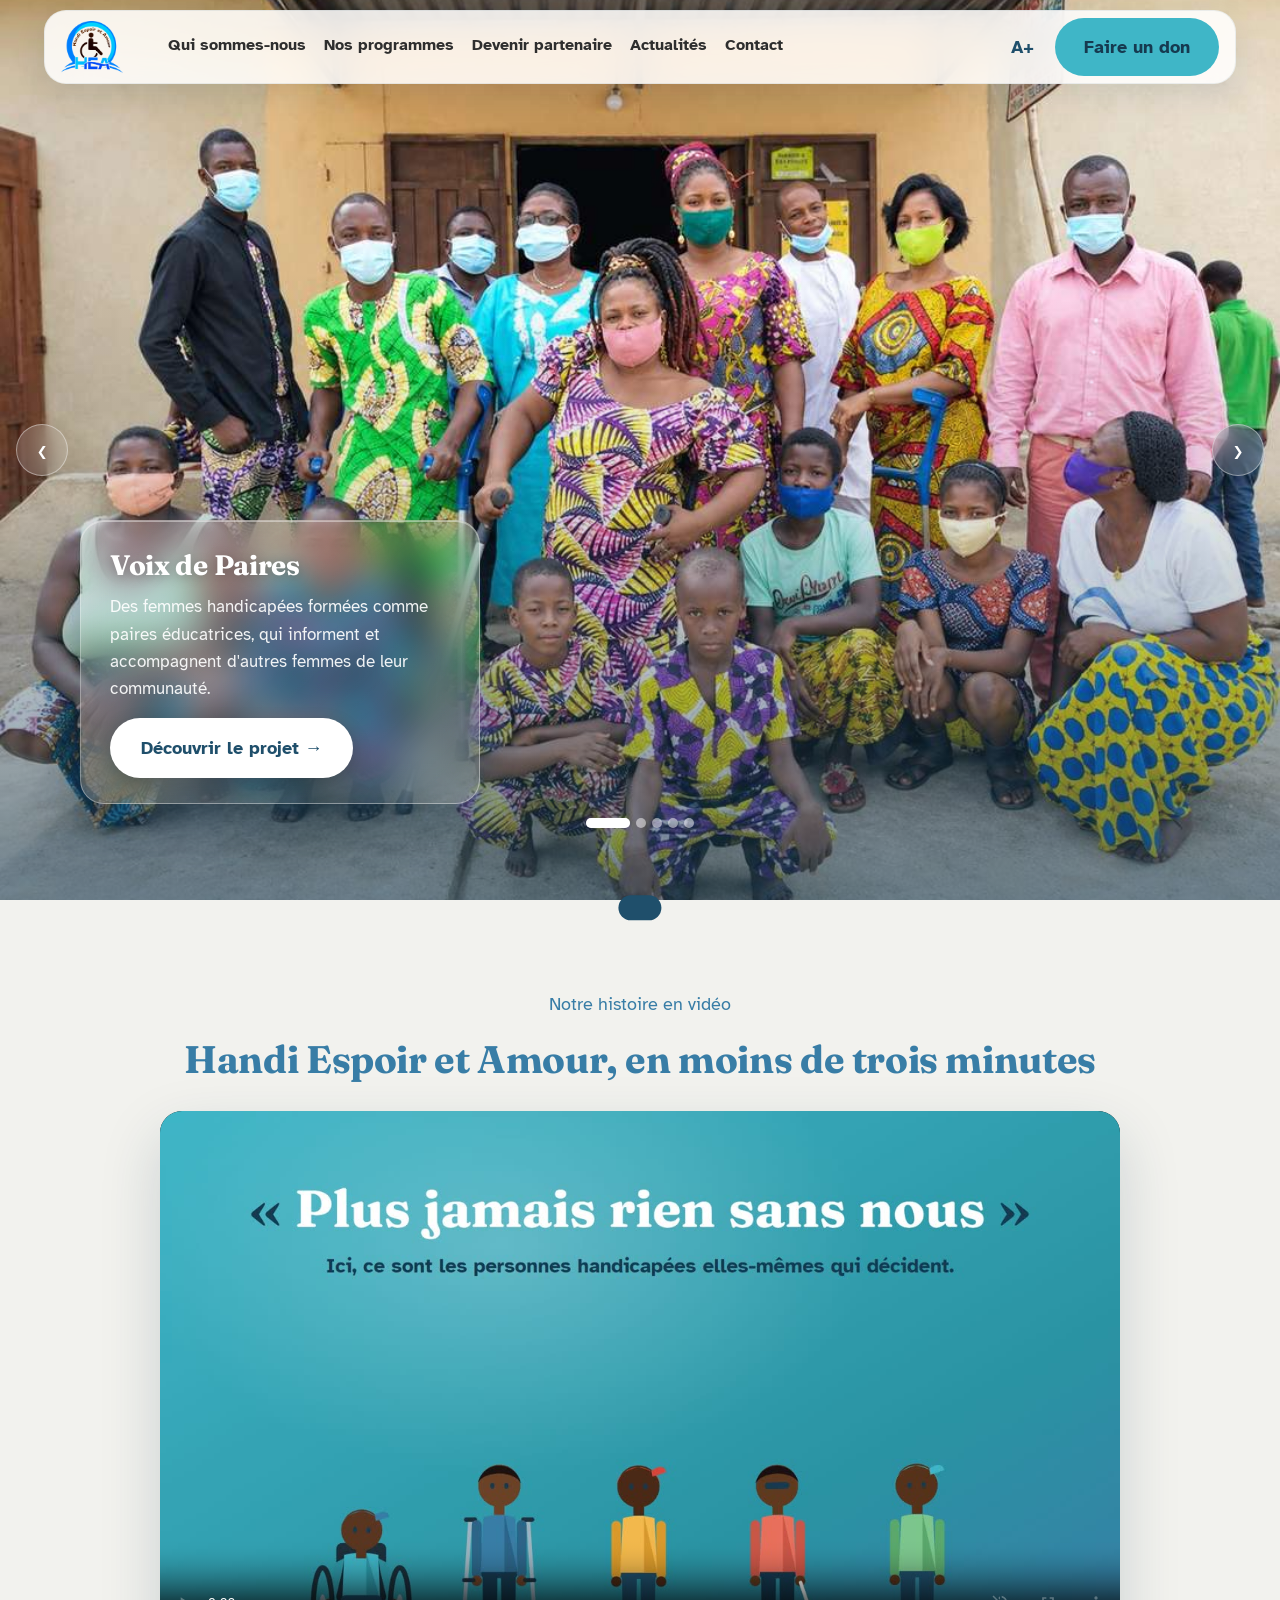
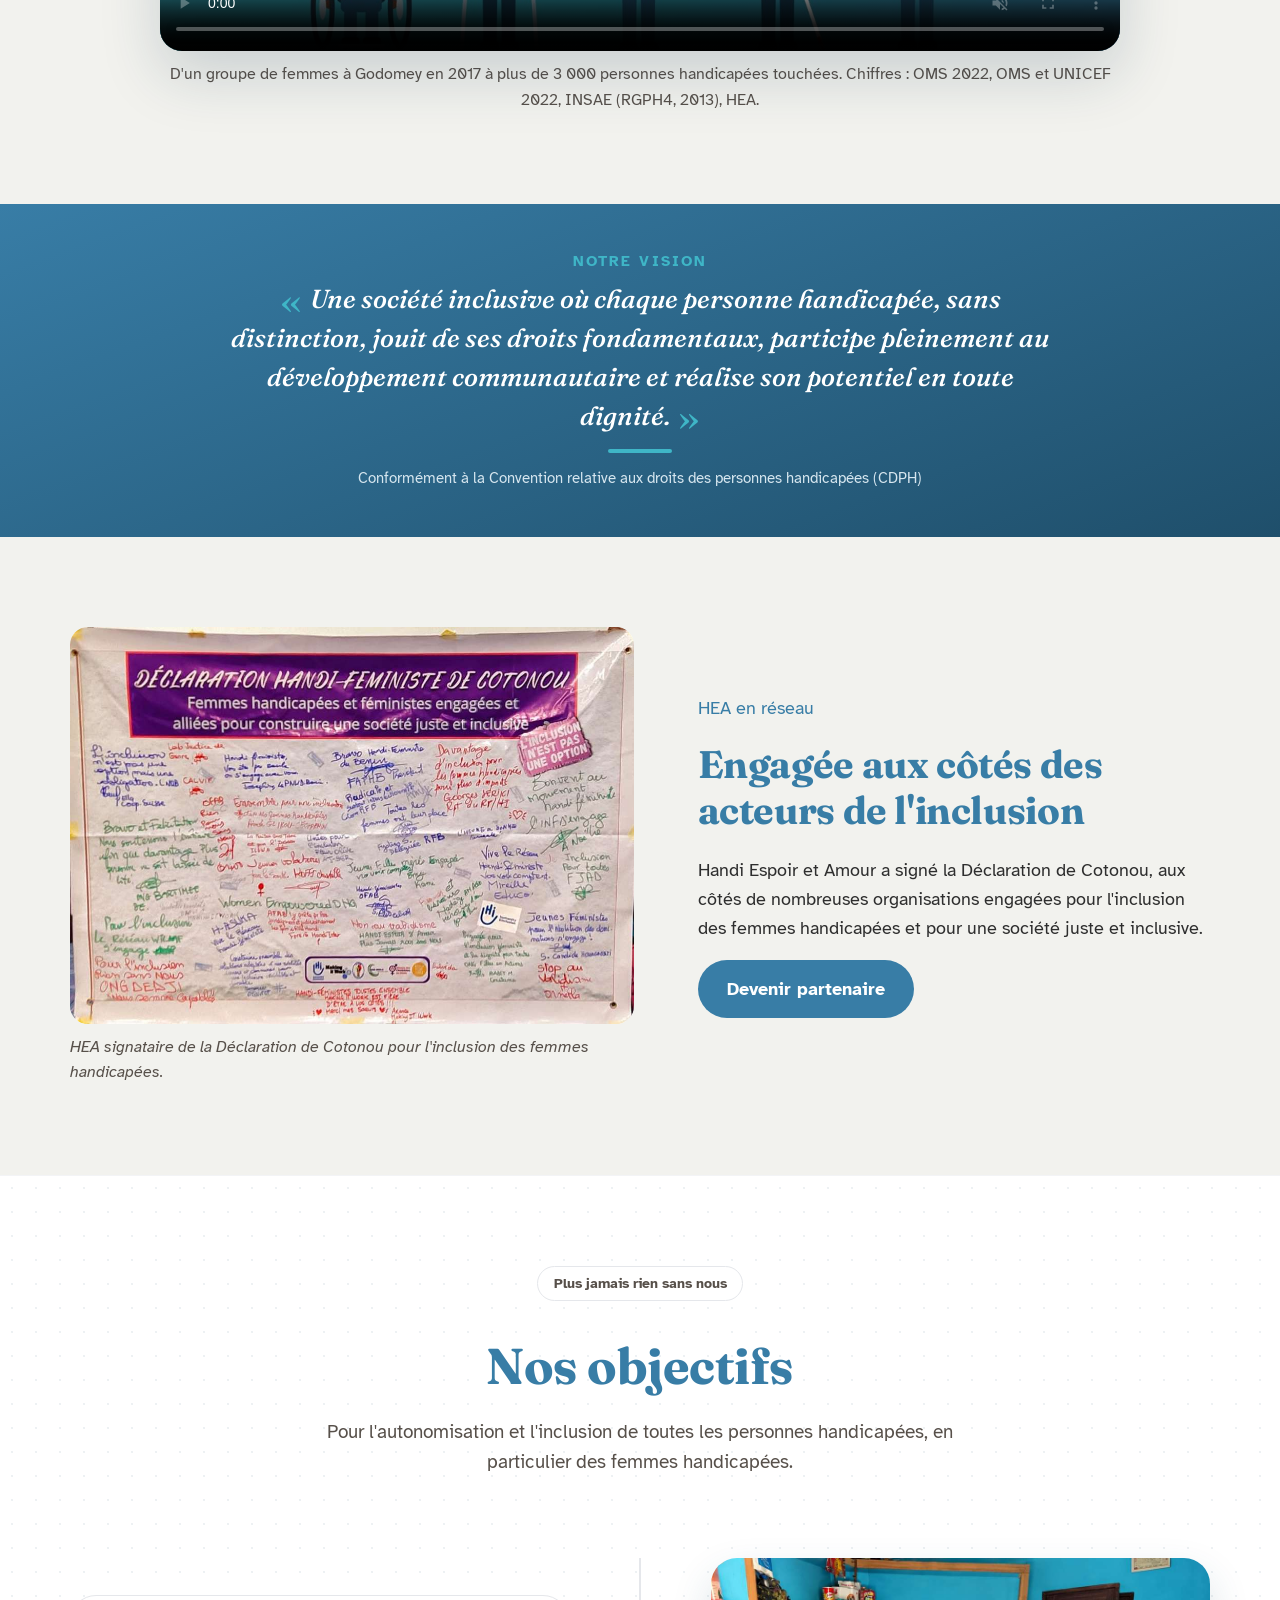
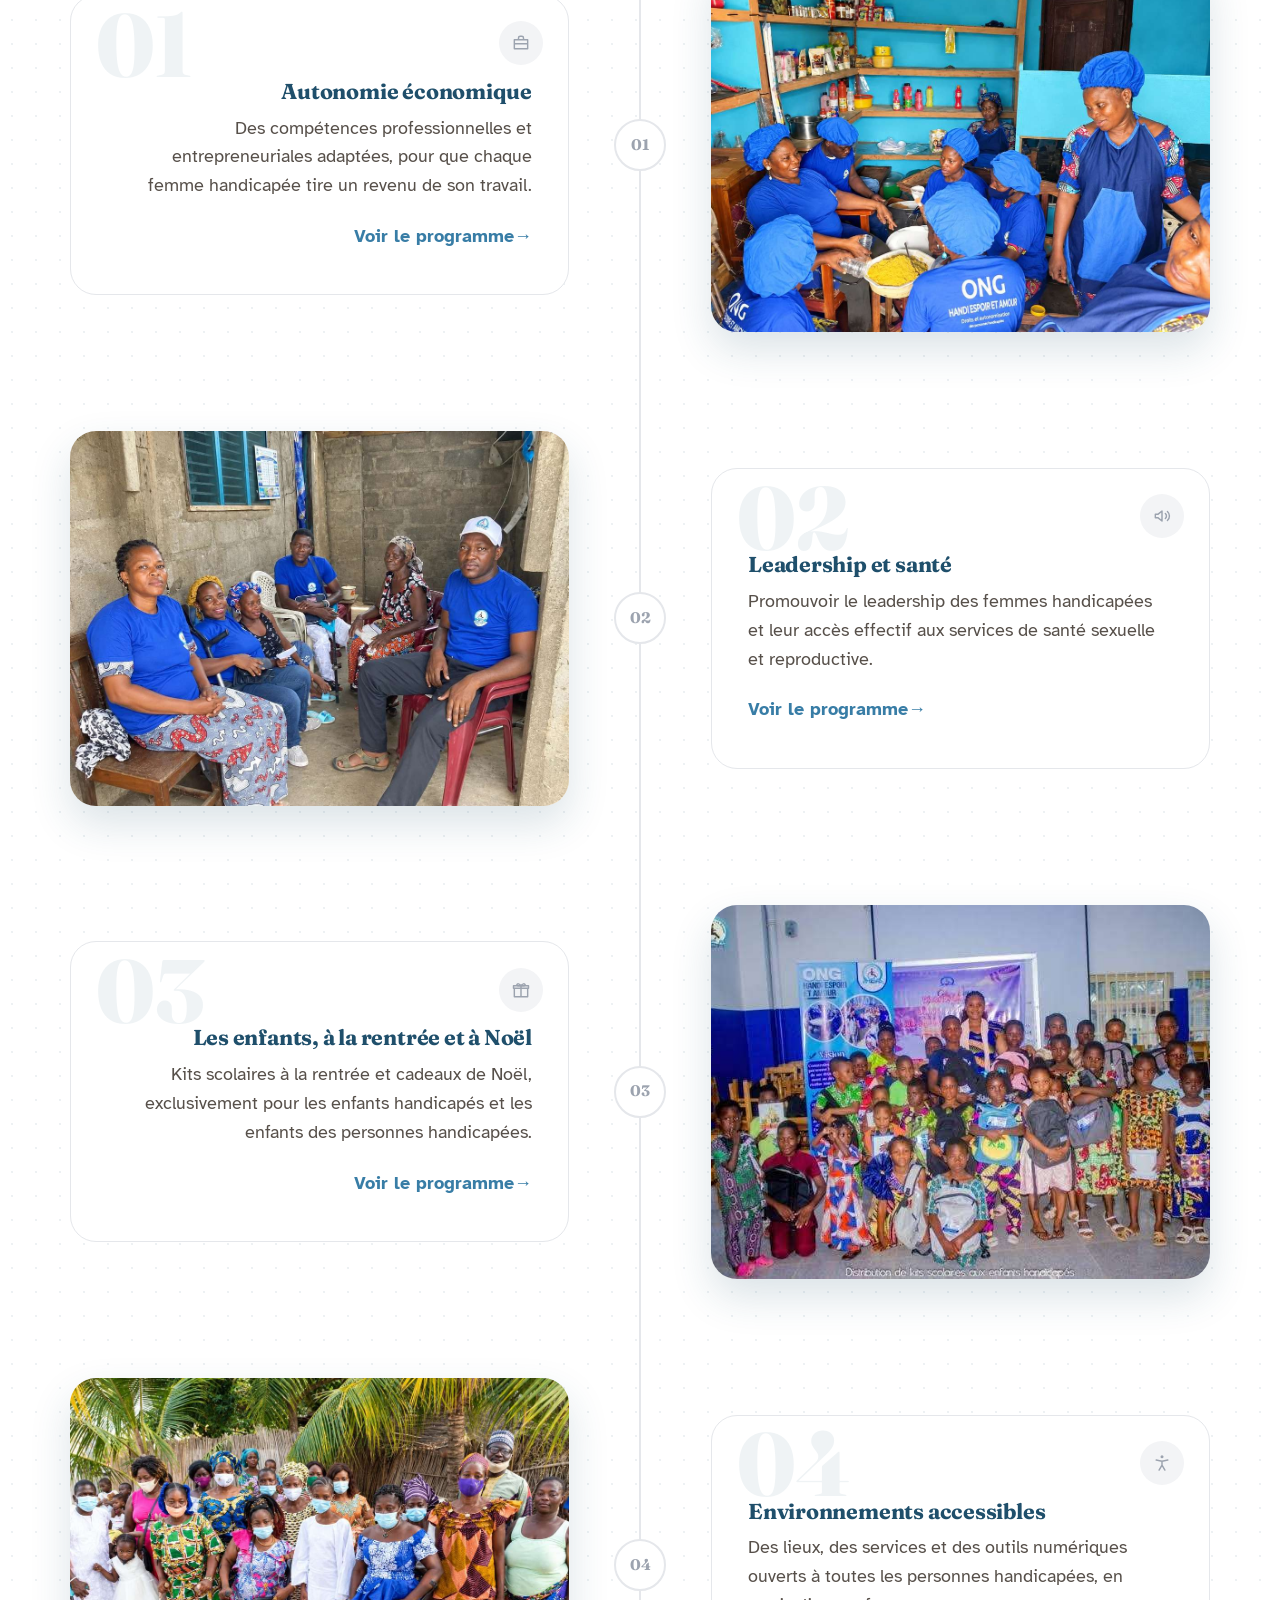
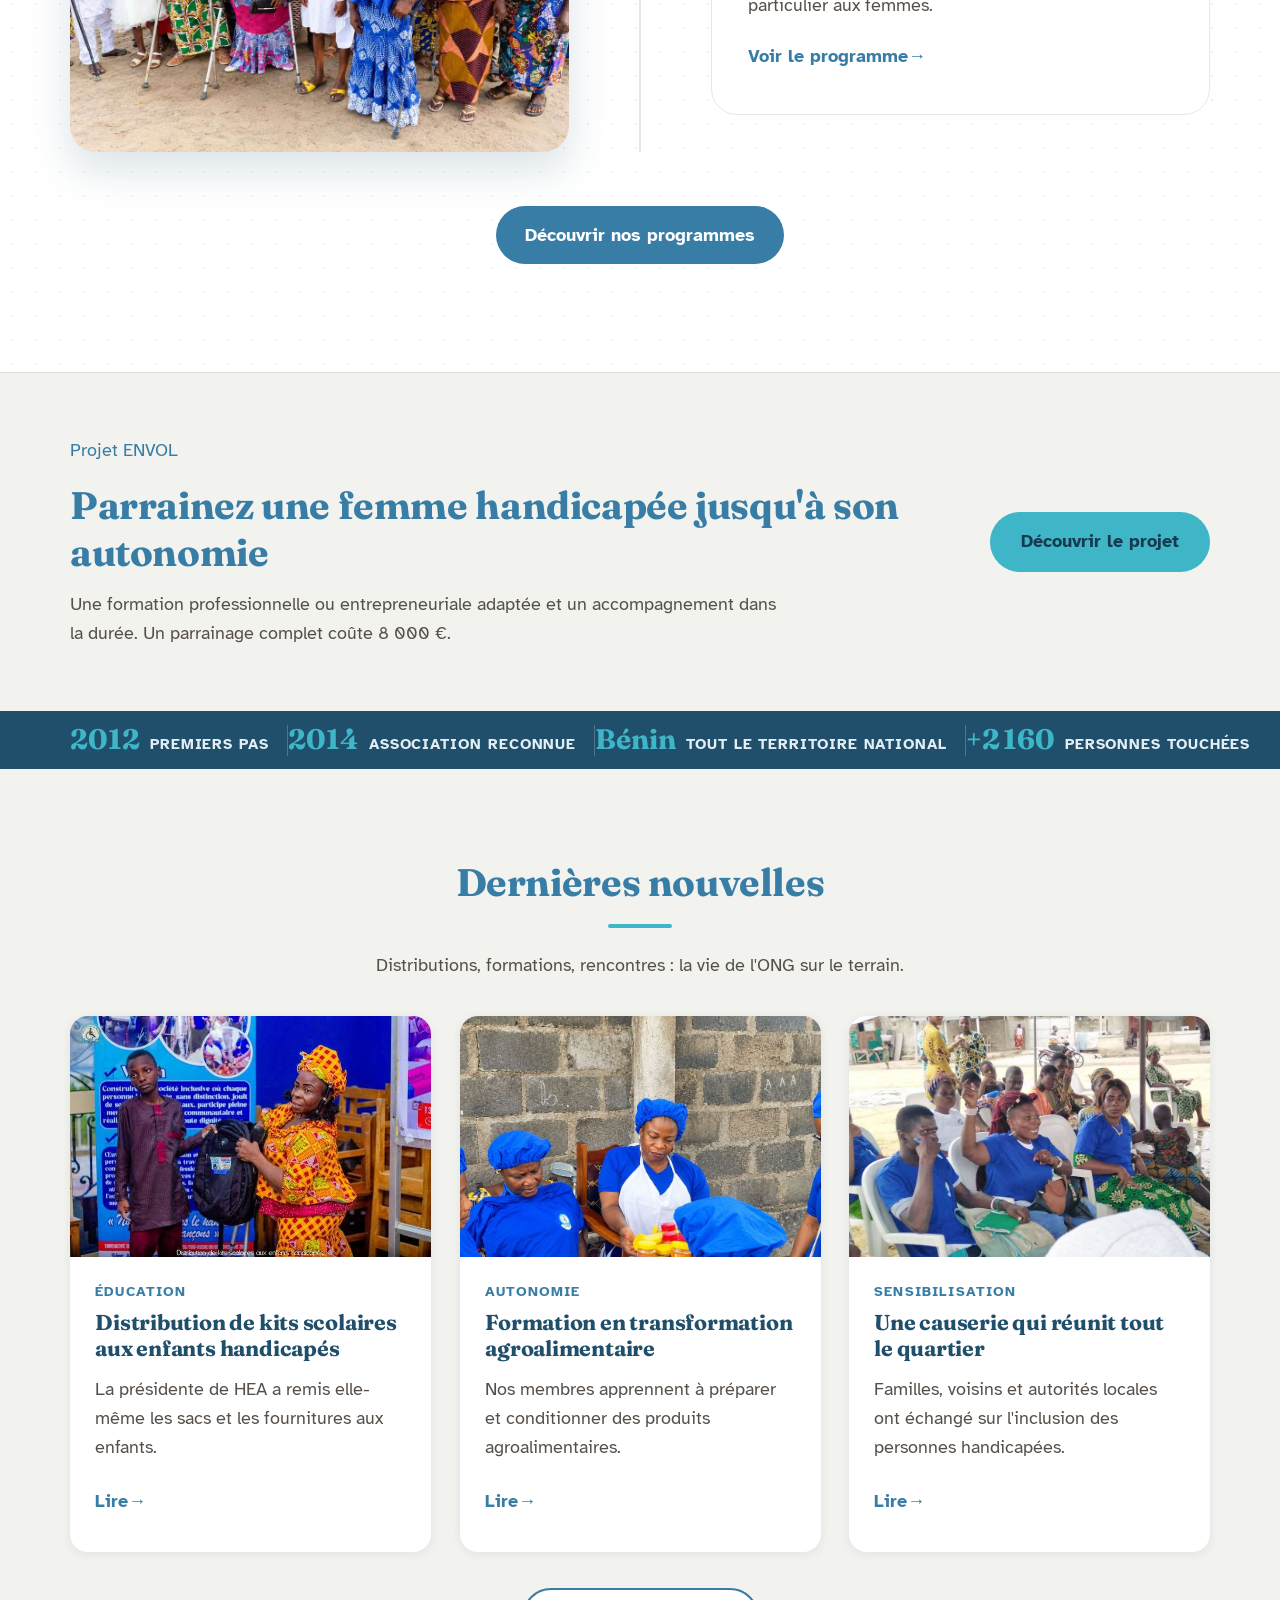
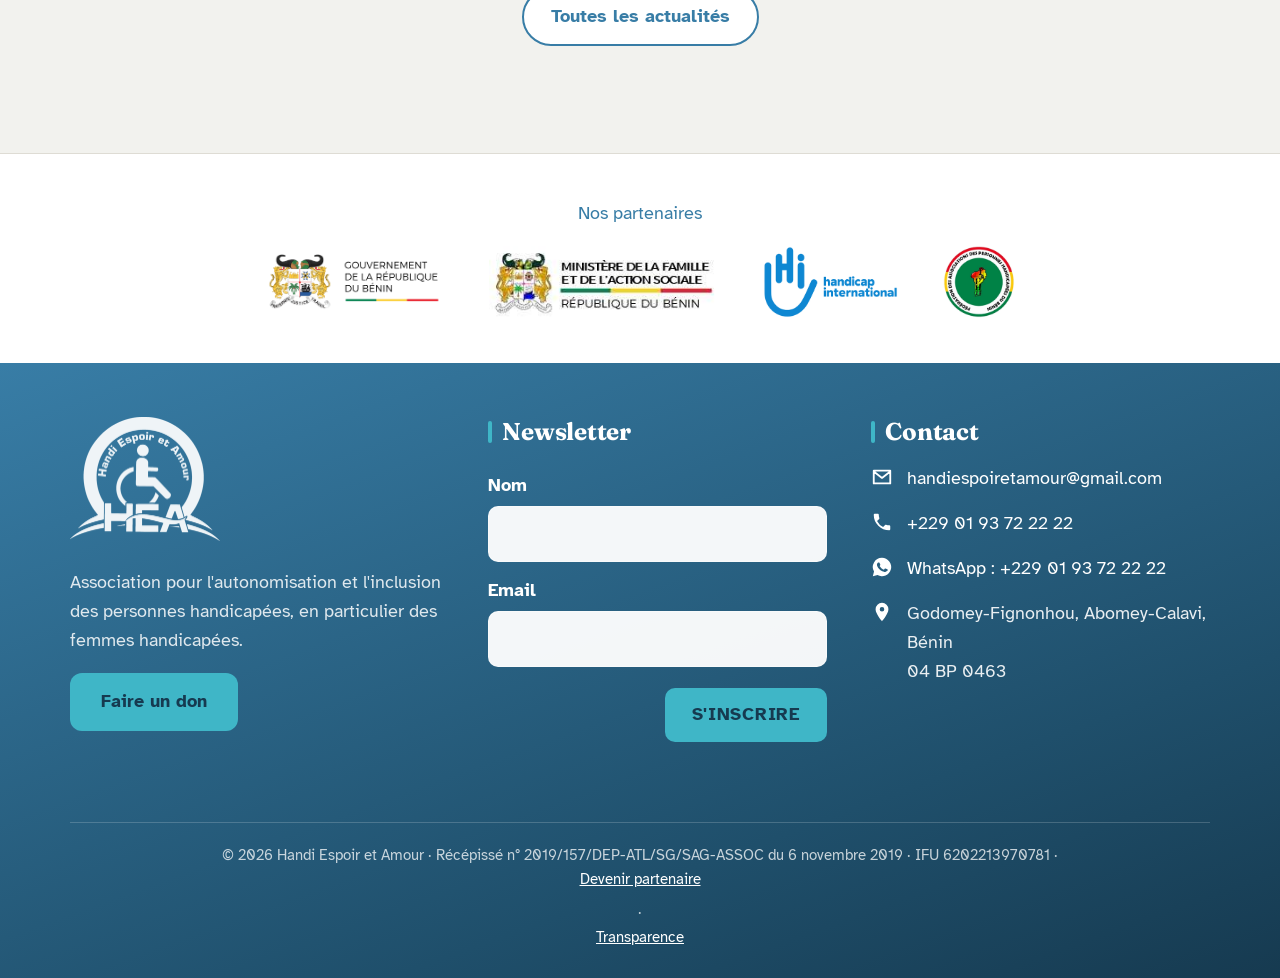
==== index.html @ 4f3fff33 "Vidéo : lecture auto seulement après le chargement des photos, jamais en 2G ou en économie de donnée" ====
<!doctype html>
<html lang="fr">
<head>
<meta charset="utf-8">
<meta name="viewport" content="width=device-width, initial-scale=1">
<title>Accueil | Handi Espoir et Amour</title>
<meta name="description" content="Handi Espoir et Amour (HEA), association béninoise pour l'autonomisation et l'inclusion des personnes handicapées, en particulier des femmes handicapées.">
<meta property="og:title" content="Accueil | Handi Espoir et Amour">
<meta property="og:description" content="Handi Espoir et Amour (HEA), association béninoise pour l'autonomisation et l'inclusion des personnes handicapées, en particulier des femmes handicapées.">
<meta property="og:image" content="https://handiespoiretamour.org/images/accueil-groupe.jpg">
<meta property="og:url" content="https://handiespoiretamour.org/">
<meta property="og:type" content="website">
<meta property="og:locale" content="fr_FR">
<link rel="canonical" href="https://handiespoiretamour.org/">
<meta name="theme-color" content="#0a4fd6">
<link rel="icon" href="favicon.ico" sizes="48x48">
<link rel="icon" type="image/png" sizes="192x192" href="favicon-192.png">
<link rel="apple-touch-icon" href="apple-touch-icon.png">
<link rel="preconnect" href="https://fonts.googleapis.com">
<link rel="preconnect" href="https://fonts.gstatic.com" crossorigin>
<link href="https://fonts.googleapis.com/css2?family=Atkinson+Hyperlegible:ital,wght@0,400;0,700;1,400&family=Fraunces:ital,opsz,wght@0,9..144,500;0,9..144,700;1,9..144,500&display=swap" rel="stylesheet">
<link rel="stylesheet" href="hea.css?v=57">
</head>
<body class="page-accueil">
<a class="sauter" href="#contenu">Aller au contenu</a>

<header class="entete">
  <div class="entete__ligne">
    <a class="logo" href="index.html" aria-label="Handi Espoir et Amour, accueil">
      <img src="images/logo-hea-180.png" alt="" width="70" height="55">
    </a>
    <nav class="nav-principale" aria-label="Navigation principale">
      <a href="qui-sommes-nous.html" data-page="qui">Qui sommes-nous</a>
      <a href="programmes.html" data-page="programmes">Nos programmes</a>
      <a href="partenaires.html" data-page="partenaires">Devenir partenaire</a>
      <a href="actualites.html" data-page="actualites">Actualités</a>
      <a href="contact.html" data-page="contact">Contact</a>
    </nav>
    <div class="entete__outils">
      <button class="outil outil--texte" data-taille aria-pressed="false" aria-label="Taille du texte : normale. Passer en taille grande" title="Agrandir le texte">A+</button>
      <a class="bouton bouton--don entete__don" href="donner.html">Faire un don</a>
      <button class="outil burger" aria-expanded="false" aria-controls="tiroir" aria-label="Ouvrir le menu">
        <svg viewBox="0 0 24 24" aria-hidden="true"><path d="M3 6h18M3 12h18M3 18h18" stroke="currentColor" stroke-width="2.2" stroke-linecap="round"/></svg>
      </button>
    </div>
  </div>
  <div id="tiroir" class="tiroir" hidden>
    <nav aria-label="Menu complet">
      <a href="index.html">Accueil</a>
      <a href="qui-sommes-nous.html">Qui sommes-nous</a>
      <a href="programmes.html">Nos programmes</a>
      <a href="partenaires.html">Devenir partenaire</a>
      <a href="actualites.html">Actualités</a>
      <a href="transparence.html">Transparence</a>
      <a href="donner.html">Faire un don</a>
      <a href="contact.html">Contact et bénévolat</a>
    </nav>
  </div>
</header>

<main id="contenu">
<section class="carrousel" aria-roledescription="carrousel" aria-label="À la une">
  <div class="diapo active">
    <img src="images/accueil-groupe.jpg" alt="Membres et bénéficiaires de l'ONG, adultes et enfants, devant le siège à Godomey">
    <div class="diapo__carte">
      <h1>Voix de Paires</h1>
      <p>Des femmes handicapées formées comme paires éducatrices, qui informent et accompagnent d'autres femmes de leur communauté.</p>
      <a class="bouton bouton--bleu" href="programmes.html#voix-de-paires">Découvrir le projet</a>
    </div>
  </div>
  <div class="diapo">
    <img src="images/kits-siege.jpg" alt="Des dizaines d'enfants brandissent leurs kits scolaires devant le siège de l'ONG Handi Espoir et Amour" loading="lazy">
    <div class="diapo__carte">
      <h2>Des kits scolaires pour faire sa rentrée</h2>
      <p>À chaque rentrée, les enfants handicapés et les enfants de personnes handicapées reçoivent leurs fournitures.</p>
      <a class="bouton bouton--bleu" href="programmes.html#cartables-et-etoiles">Lire la suite</a>
    </div>
  </div>
  <div class="diapo">
    <img src="images/rencontre-femmes.jpg" alt="Membres de l'ONG, plusieurs avec des béquilles, réunies sous les palmiers" loading="lazy">
    <div class="diapo__carte">
      <h2>Plus jamais rien sans nous</h2>
      <p>Une association dirigée par des personnes handicapées elles-mêmes, qui portent leur propre voix.</p>
      <a class="bouton bouton--bleu" href="qui-sommes-nous.html">Qui sommes-nous</a>
    </div>
  </div>
  <div class="diapo">
    <img src="images/atelier-cuisine.jpg" alt="Les membres de l'atelier, en tee-shirt et charlotte bleus de l'ONG, se forment ensemble à la transformation agroalimentaire" loading="lazy">
    <div class="diapo__carte">
      <h2>Apprendre un métier, gagner un revenu</h2>
      <p>Nos ateliers de transformation et de perlage donnent à nos membres un savoir-faire qui fait vivre.</p>
      <a class="bouton bouton--bleu" href="programmes.html#envol">Lire la suite</a>
    </div>
  </div>
  <div class="diapo">
    <img src="images/equipe-banniere.jpg" alt="Membres et bénéficiaires de HEA réunis devant la banderole de l'association" loading="lazy">
    <div class="diapo__carte">
      <h2>Une association reconnue</h2>
      <p>Enregistrée depuis 2019, HEA rassemble ses membres, leurs familles et ses partenaires autour d'une même cause.</p>
      <a class="bouton bouton--bleu" href="qui-sommes-nous.html">Qui sommes-nous</a>
    </div>
  </div>
  <button class="carrousel__fleche carrousel__fleche--g" aria-label="Diapositive précédente">‹</button>
  <button class="carrousel__fleche carrousel__fleche--d" aria-label="Diapositive suivante">›</button>
  <div class="carrousel__points"></div>
 aria-label="Diapositive précédente">‹</button>
</section>

<section class="section film-accueil" aria-labelledby="film-titre">
  <div class="conteneur centre">
    <p class="surtitre">Notre histoire en vidéo</p>
    <h2 id="film-titre">Handi Espoir et Amour, en moins de trois minutes</h2>
    <figure class="video film-accueil__video revele">
      <div class="film-accueil__cadre">
        <video controls preload="metadata" playsinline data-lecture-auto poster="videos/hea-histoire.jpg" src="videos/hea-histoire.mp4"></video>
        <button type="button" class="film-accueil__son" hidden>🔊 Activer le son</button>
      </div>
      <figcaption>D'un groupe de femmes à Godomey en 2017 à plus de 3 000 personnes handicapées touchées. Chiffres : OMS 2022, OMS et UNICEF 2022, INSAE (RGPH4, 2013), HEA.</figcaption>
    </figure>
  </div>
</section>

<section class="vision" aria-labelledby="vision-titre">
  <div class="etroit centre">
    <p class="surtitre">Notre vision</p>
    <h2 id="vision-titre" class="vision__texte"><span class="vision__guillemet" aria-hidden="true">« </span>Une société inclusive où chaque personne handicapée, sans distinction, jouit de ses droits fondamentaux, participe pleinement au développement communautaire et réalise son potentiel en toute dignité.<span class="vision__guillemet" aria-hidden="true"> »</span></h2>
    <p class="vision__source">Conformément à la Convention relative aux droits des personnes handicapées (CDPH)</p>
  </div>
</section>

<section class="section engagement">
  <div class="conteneur engagement__grille">
    <figure class="photo-legende">
      <img src="images/declaration-cotonou.jpg" alt="Panneau de la Déclaration de Cotonou signé par de nombreuses organisations, dont Handi Espoir et Amour" loading="lazy">
      <figcaption>HEA signataire de la Déclaration de Cotonou pour l'inclusion des femmes handicapées.</figcaption>
    </figure>
    <div>
      <p class="surtitre">HEA en réseau</p>
      <h2>Engagée aux côtés des acteurs de l'inclusion</h2>
      <p>Handi Espoir et Amour a signé la Déclaration de Cotonou, aux côtés de nombreuses organisations engagées pour l'inclusion des femmes handicapées et pour une société juste et inclusive.</p>
      <a class="bouton bouton--bleu" href="partenaires.html">Devenir partenaire</a>
    </div>
  </div>
</section>

<section class="section frise-objectifs" aria-labelledby="objectifs-titre">
  <div class="conteneur">
    <div class="frise-objectifs__entete">
      <span class="frise-objectifs__badge">Plus jamais rien sans nous</span>
      <h2 id="objectifs-titre">Nos objectifs</h2>
      <p>Pour l'autonomisation et l'inclusion de toutes les personnes handicapées, en particulier des femmes handicapées.</p>
    </div>
    <div class="frise-objectifs__corps">
      <div class="frise-objectifs__rail" aria-hidden="true"><span class="frise-objectifs__remplissage"></span></div>
      <div class="etape etape--gauche" data-etape>
        <article class="etape__carte">
          <span class="etape__fond" aria-hidden="true">01</span>
          <span class="etape__icone" aria-hidden="true"><svg viewBox="0 0 24 24"><path d="M4 8h16v11H4zM9 8V6a2 2 0 0 1 2-2h2a2 2 0 0 1 2 2v2M4 13h16" fill="none" stroke="currentColor" stroke-width="1.75" stroke-linecap="round" stroke-linejoin="round"/></svg></span>
          <div class="etape__texte">
            <h3>Autonomie économique</h3>
            <p>Des compétences professionnelles et entrepreneuriales adaptées, pour que chaque femme handicapée tire un revenu de son travail.</p>
            <a class="lien-fleche" href="programmes.html#envol">Voir le programme</a>
          </div>
        </article>
        <div class="etape__pastille" aria-hidden="true">01</div>
        <figure class="etape__photo"><img src="images/atelier-cuisine.jpg" alt="Les femmes de l'atelier, en tenue bleue de l'ONG, préparent ensemble des produits" loading="lazy"></figure>
      </div>
      <div class="etape etape--droite" data-etape>
        <article class="etape__carte">
          <span class="etape__fond" aria-hidden="true">02</span>
          <span class="etape__icone" aria-hidden="true"><svg viewBox="0 0 24 24"><path d="M4 10v4h3l5 4V6L7 10H4zM16 9a4 4 0 0 1 0 6M18.5 6.5a7.5 7.5 0 0 1 0 11" fill="none" stroke="currentColor" stroke-width="1.75" stroke-linecap="round" stroke-linejoin="round"/></svg></span>
          <div class="etape__texte">
            <h3>Leadership et santé</h3>
            <p>Promouvoir le leadership des femmes handicapées et leur accès effectif aux services de santé sexuelle et reproductive.</p>
            <a class="lien-fleche" href="programmes.html#voix-de-paires">Voir le programme</a>
          </div>
        </article>
        <div class="etape__pastille" aria-hidden="true">02</div>
        <figure class="etape__photo"><img src="images/equipe-visite.jpg" alt="L'équipe HEA en réunion avec des femmes du quartier" loading="lazy"></figure>
      </div>
      <div class="etape etape--gauche" data-etape>
        <article class="etape__carte">
          <span class="etape__fond" aria-hidden="true">03</span>
          <span class="etape__icone" aria-hidden="true"><svg viewBox="0 0 24 24"><path d="M4 10h16v10H4zM3 7h18v3H3zM12 7v13M12 7c-1.5-3-5-3-5-1s3 1 5 1c2 0 5 1 5-1s-3.5-2-5 1" fill="none" stroke="currentColor" stroke-width="1.75" stroke-linecap="round" stroke-linejoin="round"/></svg></span>
          <div class="etape__texte">
            <h3>Les enfants, à la rentrée et à Noël</h3>
            <p>Kits scolaires à la rentrée et cadeaux de Noël, exclusivement pour les enfants handicapés et les enfants des personnes handicapées.</p>
            <a class="lien-fleche" href="programmes.html#cartables-et-etoiles">Voir le programme</a>
          </div>
        </article>
        <div class="etape__pastille" aria-hidden="true">03</div>
        <figure class="etape__photo"><img src="images/kits-enfants.jpg" alt="Les enfants posent avec leurs nouveaux sacs à dos devant les banderoles de HEA" loading="lazy"></figure>
      </div>
      <div class="etape etape--droite" data-etape>
        <article class="etape__carte">
          <span class="etape__fond" aria-hidden="true">04</span>
          <span class="etape__icone" aria-hidden="true"><svg viewBox="0 0 24 24"><circle cx="12" cy="4.5" r="1.8" fill="currentColor"/><path d="M5 8.5l7 1.5 7-1.5M12 10v4.5M12 14.5l-3.5 6M12 14.5l3.5 6" fill="none" stroke="currentColor" stroke-width="1.75" stroke-linecap="round" stroke-linejoin="round"/></svg></span>
          <div class="etape__texte">
            <h3>Environnements accessibles</h3>
            <p>Des lieux, des services et des outils numériques ouverts à toutes les personnes handicapées, en particulier aux femmes.</p>
            <a class="lien-fleche" href="programmes.html#portes-ouvertes">Voir le programme</a>
          </div>
        </article>
        <div class="etape__pastille" aria-hidden="true">04</div>
        <figure class="etape__photo"><img src="images/rencontre-femmes.jpg" alt="Membres de l'ONG, plusieurs avec des béquilles, réunies sous les palmiers" loading="lazy"></figure>
      </div>
    </div>
    <p class="centre" style="margin-top:3rem"><a class="bouton bouton--bleu" href="programmes.html">Découvrir nos programmes</a></p>
  </div>
</section>

<section class="parrainage-bandeau">
  <div class="conteneur parrainage-bandeau__ligne">
    <div>
      <p class="surtitre">Projet ENVOL</p>
      <h2>Parrainez une femme handicapée jusqu'à son autonomie</h2>
      <p>Une formation professionnelle ou entrepreneuriale adaptée et un accompagnement dans la durée. Un parrainage complet coûte 8 000 €.</p>
    </div>
    <a class="bouton bouton--don bouton--grand" href="programmes.html#envol">Découvrir le projet</a>
  </div>
</section>

<section class="barre-chiffres revele" aria-label="HEA en chiffres">
  <div class="conteneur barre-chiffres__ligne">
    <div class="bc"><strong><span data-compteur="2017" data-depart="2000">2017</span></strong><span>premiers pas</span></div>
    <div class="bc"><strong><span data-compteur="2019" data-depart="2000">2019</span></strong><span>association reconnue</span></div>
    <div class="bc"><strong>Bénin</strong><span>tout le territoire national</span></div>
    <div class="bc"><strong>+<span data-compteur="3000" data-milliers>3 000</span></strong><span>personnes touchées</span></div>
  </div>
</section>

<section class="section section--gris">
  <div class="conteneur">
    <div class="titre-section">
      <h2>Dernières nouvelles</h2>
      <p>Distributions, formations, rencontres : la vie de l'ONG sur le terrain.</p>
    </div>
    <div class="cartes">
      <a class="carte" href="actualites.html#kits">
        <img src="images/kits-presidente.jpg" alt="La présidente de HEA remet un sac à dos à un garçon" loading="lazy">
        <div class="carte__corps"><span class="carte__etiquette">Éducation</span><h3>Distribution de kits scolaires aux enfants handicapés</h3><p>La présidente de HEA a remis elle-même les sacs et les fournitures aux enfants.</p><span class="lien-fleche">Lire</span></div>
      </a>
      <a class="carte" href="actualites.html#formation">
        <img src="images/atelier-equipe.jpg" alt="Les membres de l'atelier préparent des produits" loading="lazy">
        <div class="carte__corps"><span class="carte__etiquette">Autonomie</span><h3>Formation en transformation agroalimentaire</h3><p>Nos membres apprennent à préparer et conditionner des produits agroalimentaires.</p><span class="lien-fleche">Lire</span></div>
      </a>
      <a class="carte" href="actualites.html#causerie">
        <img src="images/causerie-public.jpg" alt="Le public assis écoute pendant une causerie" loading="lazy">
        <div class="carte__corps"><span class="carte__etiquette">Sensibilisation</span><h3>Une causerie qui réunit tout le quartier</h3><p>Familles, voisins et autorités locales ont échangé sur l'inclusion des personnes handicapées.</p><span class="lien-fleche">Lire</span></div>
      </a>
    </div>
    <p class="centre" style="margin-top:2rem"><a class="bouton bouton--contour" href="actualites.html">Toutes les actualités</a></p>
  </div>
</section>

<section class="section partenaires">
  <div class="conteneur centre">
    <p class="surtitre">Nos partenaires</p>
    <div class="partenaires__logos">
      <img src="images/logo-gouvernement-benin.png" alt="Gouvernement de la République du Bénin" width="400" height="161" loading="lazy">
      <img src="images/logo-mfas.jpg" alt="Ministère de la Famille et de l'Action Sociale, République du Bénin" width="261" height="82" loading="lazy">
      <img src="images/logo-handicap-international.png" alt="Handicap International" width="377" height="200" loading="lazy">
      <img src="images/logo-faphb.png" alt="Fédération des Associations des Personnes Handicapées du Bénin (FAPHB)" width="300" height="300" loading="lazy">
    </div>
  </div>
</section>

<script type="application/ld+json">
{
  "@context": "https://schema.org",
  "@type": "NGO",
  "name": "Handi Espoir et Amour",
  "alternateName": "HEA",
  "description": "Association pour l'autonomisation et l'inclusion des personnes handicapées, en particulier des femmes handicapées. Siège dans le département de l'Atlantique, interventions sur l'ensemble du territoire national (Bénin).",
  "url": "https://handiespoiretamour.org/",
  "logo": "https://handiespoiretamour.org/images/logo-hea.png",
  "foundingDate": "2017",
  "taxID": "6202213970781",
  "telephone": "+229 01 93 72 22 22",
  "email": "handiespoiretamour@gmail.com",
  "address": {
    "@type": "PostalAddress",
    "streetAddress": "04 BP 0463, Godomey-Fignonhou",
    "addressLocality": "Abomey-Calavi",
    "addressCountry": "BJ"
  },
  "areaServed": {"@type": "Country", "name": "Bénin"}
}
</script>
</main>

<footer class="pied">
  <div class="conteneur pied__grille">
    <div class="pied__marque">
      <a href="index.html" aria-label="Handi Espoir et Amour, accueil"><img class="pied__logo" src="images/logo-hea-blanc.png" alt="Handi Espoir et Amour (HEA)" width="150" height="117"></a>
      <p>Association pour l'autonomisation et l'inclusion des personnes handicapées, en particulier des femmes handicapées.</p>
      <a class="bouton pied__don" href="donner.html">Faire un don</a>
    </div>

    <div class="pied__bloc">
      <h2 class="pied__titre">Newsletter</h2>
      <form class="newsletter" novalidate>
        <label for="nl-nom">Nom</label>
        <input id="nl-nom" name="nom" type="text" autocomplete="name" required>
        <label for="nl-email">Email</label>
        <input id="nl-email" name="email" type="email" autocomplete="email" required>
        <button type="submit" class="newsletter__bouton">S'inscrire</button>
        <p class="newsletter__message" role="status" aria-live="polite"></p>
      </form>
    </div>

    <div class="pied__bloc">
      <h2 class="pied__titre">Contact</h2>
      <ul class="pied__contact">
        <li><svg viewBox="0 0 24 24" aria-hidden="true"><path d="M3 5h18v14H3z M3 6l9 7 9-7" fill="none" stroke="currentColor" stroke-width="2" stroke-linejoin="round"/></svg><a href="mailto:handiespoiretamour@gmail.com">handiespoiretamour@gmail.com</a></li>
        <li><svg viewBox="0 0 24 24" aria-hidden="true"><path d="M6.6 10.8a15.1 15.1 0 0 0 6.6 6.6l2.2-2.2c.3-.3.7-.4 1-.2 1.1.4 2.3.6 3.6.6.6 0 1 .4 1 1V20c0 .6-.4 1-1 1A17 17 0 0 1 3 4c0-.6.4-1 1-1h3.5c.6 0 1 .4 1 1 0 1.3.2 2.5.6 3.6.1.3 0 .7-.2 1z" fill="currentColor"/></svg><a href="tel:+2290193722222">+229 01 93 72 22 22</a></li>
        <li><svg viewBox="0 0 24 24" aria-hidden="true"><path d="M12 2a10 10 0 0 0-8.7 15l-1.3 5 5.1-1.3A10 10 0 1 0 12 2zm5.4 14.1c-.2.6-1.3 1.2-1.8 1.3-.5 0-1 .2-3.3-.7-2.8-1.1-4.6-4-4.7-4.2-.1-.2-1.1-1.5-1.1-2.9s.7-2 1-2.3c.2-.3.5-.3.7-.3h.5c.2 0 .4 0 .6.5l.8 1.9c.1.2.1.4 0 .5l-.4.6c-.2.2-.3.4-.1.7.2.3.8 1.3 1.7 2.1 1.2 1 2.1 1.3 2.4 1.5.3.1.5.1.6-.1l.9-1c.2-.3.4-.2.7-.1l1.8.9c.3.1.5.2.5.3.1.2.1.7-.1 1.3z" fill="currentColor"/></svg><a href="https://wa.me/2290193722222" rel="noopener">WhatsApp : +229 01 93 72 22 22</a></li>
        <li><svg viewBox="0 0 24 24" aria-hidden="true"><path d="M12 2a7 7 0 0 0-7 7c0 5.2 7 13 7 13s7-7.8 7-13a7 7 0 0 0-7-7zm0 9.5A2.5 2.5 0 1 1 12 6.5a2.5 2.5 0 0 1 0 5z" fill="currentColor"/></svg><span>Godomey-Fignonhou, Abomey-Calavi, Bénin<br>04 BP 0463</span></li>
      </ul>
    </div>
  </div>
  <div class="conteneur pied__bas">© <span class="annee">2026</span> Handi Espoir et Amour · Récépissé n° 2019/157/DEP-ATL/SG/SAG-ASSOC du 6 novembre 2019 · IFU 6202213970781 · <a href="partenaires.html">Devenir partenaire</a> · <a href="transparence.html">Transparence</a></div>
</footer>

<div class="toast" role="status" aria-live="polite"></div>
<script src="hea.js?v=18"></script>
</body>
</html>
---- hea.css ----
:root {
  /* Palette de la charte d'identité visuelle HEA (2026) */
  --bleu-hea: #387da6;      /* couleur dominante : titres, structure */
  --turquoise-hea: #3fb6c7; /* accents, appels à l'action */
  --brun-hea: #6b5445;      /* accents ponctuels */
  --blanc-casse: #f2f2ee;   /* fonds, zones de respiration */
  /* Teintes dérivées du bleu HEA, pour les fonds sombres et le texte sur turquoise */
  --bleu-fonce: #1f4f6b;
  --bleu-nuit: #163a50;
  --ciel: var(--turquoise-hea);
  --roi: var(--bleu-hea);
  --nuit: var(--bleu-fonce);
  --brun: var(--brun-hea);
  --don: var(--turquoise-hea);
  --don-fonce: #35a2b2;
  --don-texte: var(--bleu-nuit);
  --sable: var(--blanc-casse);
  --gris: var(--blanc-casse);
  --texte: #2e2e2e;
  --doux: #57504a;
  --bord: #dedcd4;
  --base: 18px;
}

* { box-sizing: border-box; }
html { font-size: 18px; scroll-padding-top: 100px; }
body { margin: 0; background: #fff; color: var(--texte); font-family: var(--police-texte); line-height: 1.6; }
img { max-width: 100%; display: block; }
a { color: var(--roi); }
h1, h2, h3 { line-height: 1.2; color: var(--bleu-hea); margin: 0 0 .6em; font-weight: 700; font-family: var(--police-titres); }
h1 { font-size: clamp(2rem, 4.5vw, 3rem); }
h2 { font-size: clamp(1.6rem, 3vw, 2.2rem); }
h3 { font-size: 1.2rem; }
p { margin: 0 0 1em; }
:focus-visible { outline: 3px solid var(--don); outline-offset: 3px; }
.conteneur { width: min(1200px, 100% - 32px); margin-inline: auto; }
.etroit { width: min(820px, 100% - 32px); margin-inline: auto; }
.centre { text-align: center; }
.sauter { position: absolute; left: -999px; top: 8px; background: var(--nuit); color: #fff; padding: .6em 1em; z-index: 999; }
.sauter:focus { left: 8px; }

/* Boutons */
.bouton { display: inline-block; padding: .7em 1.5em; border-radius: 999px; transition: transform .2s, background .2s; font-weight: 700; text-decoration: none; border: 2px solid transparent; text-align: center; }
.bouton--don { background: var(--don); color: var(--don-texte); }
.bouton--don:hover { background: var(--don-fonce); }
.bouton--bleu { background: var(--roi); color: #fff; }
.bouton--bleu:hover { background: var(--bleu-fonce); }
.bouton--contour { border-color: var(--roi); color: var(--roi); background: #fff; }
.bouton--contour:hover { background: var(--roi); color: #fff; }
.bouton--grand { font-size: 1.15rem; padding: .9em 2em; }
.lien-fleche { font-weight: 700; text-decoration: none; }
.lien-fleche::after { content: " →"; }

/* En-tête */
.entete { position: sticky; top: 0; z-index: 100; background: #fff; box-shadow: 0 1px 0 var(--bord); }
.entete__ligne { display: flex; align-items: center; gap: 1.5rem; height: 84px; width: min(1400px, 100% - 32px); margin-inline: auto; }
.logo { display: flex; align-items: center; gap: .6rem; text-decoration: none; }
.logo img { width: 70px; height: auto; }
.logo__nom { font-weight: 700; color: var(--brun); line-height: 1.1; font-size: .95rem; }
.nav-principale { display: flex; gap: 1.8rem; margin-left: 1rem; }
.nav-principale a { color: var(--texte); text-decoration: none; font-weight: 600; padding: .3em 0; border-bottom: 3px solid transparent; }
.nav-principale a:hover, .nav-principale a.actif { color: var(--roi); border-bottom-color: var(--ciel); }
.entete__outils { display: flex; align-items: center; gap: .6rem; margin-left: auto; }
.outil { display: grid; place-items: center; width: 42px; height: 42px; border-radius: 50%; border: 0; background: transparent; color: var(--nuit); cursor: pointer; font: inherit; font-weight: 700; }
.outil:hover { background: var(--gris); }
.outil svg { width: 24px; height: 24px; }
.burger { display: none; }
.tiroir { position: absolute; top: 100%; left: 0; right: 0; background: var(--nuit); padding: 1rem 16px 2rem; }
.tiroir nav { width: min(1200px, 100%); margin-inline: auto; display: grid; }
.tiroir a { color: #fff; text-decoration: none; font-size: 1.25rem; font-weight: 600; padding: .8rem 0; border-bottom: 1px solid rgba(255,255,255,.15); }

/* Carrousel d'accueil */
.carrousel { position: relative; height: min(78vh, 680px); min-height: 460px; overflow: hidden; background: var(--nuit); }
.diapo { position: absolute; inset: 0; opacity: 0; visibility: hidden; transition: opacity .7s, visibility .7s; }
.diapo.active { opacity: 1; visibility: visible; }
.diapo > img { width: 100%; height: 100%; object-fit: cover; }
.diapo > img { transition: transform 8s ease-out; }
.diapo.active > img { transform: scale(1.06); }
.diapo::after { content: ""; position: absolute; inset: 0; background: linear-gradient(90deg, rgba(22,58,80,.55) 0%, rgba(22,58,80,.15) 55%, transparent 100%); pointer-events: none; }
.diapo__carte {
  position: absolute; z-index: 1; left: max(16px, (100% - 1200px) / 2 + 40px); top: 50%; transform: translateY(-50%);
  width: min(460px, 100% - 32px); padding: 2.2rem 2.2rem 2rem; border-radius: 24px; color: #fff;
  background: linear-gradient(135deg, rgba(255,255,255,.22), rgba(255,255,255,.08));
  -webkit-backdrop-filter: blur(18px) saturate(160%); backdrop-filter: blur(18px) saturate(160%);
  border: 1px solid rgba(255,255,255,.35);
  box-shadow: 0 20px 50px rgba(22,58,80,.35), inset 0 1px 0 rgba(255,255,255,.4);
}
.diapo__carte h1, .diapo__carte h2 { font-size: clamp(1.5rem, 2.6vw, 2.1rem); color: #fff; text-shadow: 0 2px 12px rgba(0,0,0,.25); }
.diapo__carte p { color: rgba(255,255,255,.92); }
.diapo__carte .bouton { border-radius: 999px; background: #fff; color: var(--nuit); padding: .75em 1.6em; box-shadow: 0 8px 20px rgba(0,0,0,.2); transition: transform .2s, box-shadow .2s; }
.diapo__carte .bouton:hover { transform: translateY(-2px); box-shadow: 0 12px 26px rgba(0,0,0,.28); background: #fff; }
.diapo__carte .bouton::after { content: " →"; }
.carrousel__fleche { position: absolute; top: 50%; transform: translateY(-50%); width: 52px; height: 52px; border-radius: 50%; border: 1px solid rgba(255,255,255,.4); background: rgba(255,255,255,.16); -webkit-backdrop-filter: blur(12px); backdrop-filter: blur(12px); color: #fff; font-size: 1.6rem; cursor: pointer; z-index: 2; transition: background .2s; }
.carrousel__fleche:hover { background: rgba(255,255,255,.3); }
.carrousel__fleche--g { left: 16px; }
.carrousel__fleche--d { right: 16px; }
.carrousel__points { position: absolute; bottom: 72px; left: 50%; transform: translateX(-50%); display: flex; gap: 8px; z-index: 2; }
.carrousel__points button { width: 10px; height: 10px; border-radius: 999px; border: 0; background: rgba(255,255,255,.5); cursor: pointer; padding: 0; transition: width .3s, background .3s; }
.carrousel__points button[aria-current="true"] { background: #fff; width: 32px; }

/* Onglets sous le carrousel */
.onglets { position: relative; z-index: 3; margin-top: -36px; display: flex; justify-content: center; gap: 12px; padding-inline: 16px; }
.onglets a { min-width: 180px; padding: 1rem 1.4rem; background: rgba(255,255,255,.9); -webkit-backdrop-filter: blur(14px); backdrop-filter: blur(14px); color: var(--nuit); text-decoration: none; font-weight: 700; text-align: center; border-radius: 16px; border: 1px solid rgba(255,255,255,.6); box-shadow: 0 12px 30px rgba(31,79,107,.15); transition: transform .2s; }
.onglets a:hover { transform: translateY(-3px); }
.onglets a.onglet--don { background: var(--don); color: #fff; min-width: 220px; }
.onglets a:hover { filter: brightness(.95); }

/* Sections */
.section { padding-block: clamp(3.5rem, 7vw, 5.5rem); }
.section--sable { background: var(--sable); }
.section--gris { background: var(--gris); }
.intro { font-size: 1.2rem; color: var(--doux); }
.titre-section { margin-bottom: 2rem; }
.titre-section p { color: var(--doux); max-width: 70ch; }

/* Notre travail : image + texte alternés */
.travail { display: grid; grid-template-columns: 1fr 1fr; gap: clamp(2rem, 5vw, 4rem); align-items: center; }
.travail img { width: 100%; aspect-ratio: 4/3; object-fit: cover; border-radius: 20px; }
.travail--inverse > img { order: 2; }
.travail + .travail { margin-top: 4rem; }

/* Chiffres */
.chiffres { background: var(--nuit); color: #fff; }
.chiffres h2 { color: #fff; }
.chiffres__grille { display: grid; grid-template-columns: repeat(auto-fit, minmax(220px, 1fr)); gap: 2rem; margin-top: 2rem; }
.chiffre strong { display: block; font-size: clamp(2.4rem, 5vw, 3.4rem); color: var(--ciel); line-height: 1.1; }
.chiffre span { color: #d6e6ef; }

/* Cartes d'articles */
.cartes { display: grid; grid-template-columns: repeat(auto-fill, minmax(280px, 1fr)); gap: 1.6rem; }
.carte { background: #fff; display: flex; flex-direction: column; text-decoration: none; color: inherit; border-radius: 18px; overflow: hidden; box-shadow: 0 2px 10px rgba(31,79,107,.08); transition: box-shadow .2s, transform .2s; }
.carte:hover { box-shadow: 0 10px 28px rgba(31,79,107,.18); transform: translateY(-3px); }
.carte img { width: 100%; aspect-ratio: 3/2; object-fit: cover; }
.carte__corps { padding: 1.3rem 1.4rem 1.6rem; display: flex; flex-direction: column; flex: 1; }
.carte__etiquette { font-size: .8rem; font-weight: 700; text-transform: uppercase; letter-spacing: .08em; color: var(--ciel); margin-bottom: .4rem; }
.carte h3 { color: var(--nuit); }
.carte p { color: var(--doux); flex: 1; }
.carte .lien-fleche { color: var(--roi); }

/* Bandeau de page intérieure */
.bandeau-page { position: relative; height: 360px; display: flex; align-items: flex-end; overflow: hidden; }
.bandeau-page > img { position: absolute; inset: 0; width: 100%; height: 100%; object-fit: cover; }
.bandeau-page::after { content: ""; position: absolute; inset: 0; background: linear-gradient(transparent 30%, rgba(31,79,107,.85)); }
.bandeau-page .conteneur { position: relative; z-index: 1; padding-bottom: 2.2rem; }
.bandeau-page h1 { color: #fff; margin: 0; }
.fil { color: #d6e6ef; font-size: .9rem; margin-bottom: .4rem; }
.fil a { color: #fff; }

/* Programme détaillé */
.programme { display: grid; grid-template-columns: 380px 1fr; gap: 2.5rem; padding-block: 2.5rem; border-bottom: 1px solid var(--bord); }
.programme:last-child { border-bottom: 0; }
.programme img { width: 100%; aspect-ratio: 4/3; object-fit: cover; border-radius: 18px; }
.programme ul { padding-left: 1.2em; color: var(--doux); }

/* Citation */
.citation { border-left: 5px solid var(--ciel); padding: 1rem 1.5rem; background: var(--gris); font-size: 1.15rem; font-style: italic; color: var(--nuit); margin: 2rem 0; }

/* Don */
.don-grille { display: grid; grid-template-columns: 1.1fr 1fr; gap: 3rem; align-items: start; }
.carte-don { background: #fff; border-top: 6px solid var(--don); padding: 2rem; box-shadow: 0 10px 40px rgba(31,79,107,.12); border-radius: 4px; }
.momo { display: flex; align-items: center; flex-wrap: wrap; gap: .8rem; padding: 1rem; border: 1px solid var(--bord); border-radius: 6px; margin-bottom: .8rem; }
.momo__op { font-weight: 700; font-size: .85rem; padding: .3em .8em; border-radius: 4px; }
.momo__op--mtn { background: #ffcc00; color: #1a1a1a; }
.momo__op--moov { background: #0066b3; color: #fff; }
.momo__num { font-size: 1.2rem; font-weight: 700; flex: 1; min-width: 180px; }
.copier { font: inherit; font-weight: 700; font-size: .85rem; background: var(--gris); color: var(--roi); border: 1px solid var(--bord); border-radius: 4px; padding: .4em .9em; cursor: pointer; }
.usages { display: grid; gap: 1rem; margin-top: 1.5rem; }
.usage { display: flex; gap: 1rem; align-items: flex-start; padding: 1rem; background: var(--sable); border-radius: 4px; }
.usage b { color: var(--don); font-size: 1.4rem; line-height: 1; }

/* Contact */
.coordonnees { display: grid; grid-template-columns: max-content 1fr; gap: .7rem 1.5rem; }
.coordonnees dt { font-weight: 700; color: var(--nuit); }
.coordonnees dd { margin: 0; }
.deux { display: grid; grid-template-columns: 1fr 1fr; gap: 3rem; align-items: start; }

/* Galerie */
.galerie { display: grid; grid-template-columns: repeat(4, 1fr); grid-auto-rows: 190px; gap: 10px; }
.galerie img { width: 100%; height: 100%; object-fit: cover; cursor: zoom-in; }
.galerie .grande { grid-column: span 2; grid-row: span 2; }

/* Appel au don final + pied */
.appel-don { background: var(--ciel); color: #fff; padding-block: 2.5rem; }
.appel-don h2 { color: #fff; margin-bottom: .3em; }
.appel-don p { margin: 0; }
.appel-don__ligne { display: flex; align-items: center; justify-content: space-between; gap: 2rem; flex-wrap: wrap; }
.pied { background: var(--bleu-nuit); color: #c9dbe6; padding-top: 3rem; }
.pied__grille { display: grid; grid-template-columns: 1.4fr 1fr 1fr 1.2fr; gap: 2rem; }
.pied h3 { color: #fff; font-size: 1rem; text-transform: uppercase; letter-spacing: .08em; }
.pied a { display: block; color: #c9dbe6; text-decoration: none; margin-bottom: .5rem; }
.pied a:hover { color: #fff; }
.pied__logo { background: #fff; border-radius: 6px; padding: 8px; margin-bottom: 1rem; }
.pied__bas { border-top: 1px solid rgba(255,255,255,.12); margin-top: 2rem; padding-block: 1.2rem; font-size: .85rem; color: #9fbccd; }

.visionneuse { position: fixed; inset: 0; background: rgba(22,58,80,.92); display: grid; place-items: center; z-index: 500; padding: 16px; cursor: zoom-out; }
.visionneuse img { max-height: 90vh; }
.toast { position: fixed; bottom: 20px; left: 50%; transform: translate(-50%, 160%); background: var(--nuit); color: #fff; padding: .7em 1.2em; border-radius: 999px; transition: transform .25s; z-index: 600; }
.toast.visible { transform: translate(-50%, 0); }

/* Responsive */
@media (max-width: 1050px) {
  .nav-principale { display: none; }
  .burger { display: grid; }
}
@media (max-width: 820px) {
  .entete__don { display: none; }
  .travail, .don-grille, .deux, .programme { grid-template-columns: 1fr; }
  .travail--inverse > img { order: 0; }
  .carrousel { height: auto; min-height: 0; }
  .diapo { position: relative; display: none; }
  .diapo.active { display: block; }
  .diapo > img { height: 280px; }
  .diapo::after { display: none; }
  .diapo__carte { position: relative; transform: none; width: auto; margin: -70px 12px 0; padding: 1.6rem 1.3rem 3.6rem; border-radius: 20px; background: linear-gradient(135deg, rgba(255,255,255,.2), rgba(255,255,255,.06)); }
  .carrousel__fleche { top: 140px; }
  .carrousel__points { bottom: 50px; }
  .onglets { margin-top: 0; padding: 0; gap: 0; }
  .onglets a { flex: 1; min-width: 0; border-radius: 0; padding: .9rem .5rem; font-size: .95rem; box-shadow: none; border: 0; }
  .onglets a.onglet--don { min-width: 0; }
  .pied__grille { grid-template-columns: 1fr 1fr; }
  .galerie { grid-template-columns: repeat(2, 1fr); grid-auto-rows: 150px; }
  .bandeau-page { height: 260px; }
}
@media (max-width: 480px) {
  html { font-size: 17px; }
  .logo__nom { font-size: .85rem; }
  .coordonnees { grid-template-columns: 1fr; gap: .1rem; }
  .coordonnees dd { margin-bottom: .8rem; }
  .pied__grille { grid-template-columns: 1fr; }
}
@media (prefers-reduced-motion: reduce) {
  .diapo, .carte, .toast, .diapo > img { transition: none; }
  .diapo.active > img { transform: none; }
}

/* Vitrine des produits */
.produits { background: linear-gradient(180deg, var(--blanc-casse), #fff); }
.produits__grille { display: grid; grid-template-columns: repeat(6, 1fr); gap: 1rem; }
.produits__grille figure { margin: 0; border-radius: 18px; overflow: hidden; background: #fff; box-shadow: 0 8px 24px rgba(31,79,107,.1); transition: transform .25s; }
.produits__grille figure:hover { transform: translateY(-4px); }
.produits__grille img { width: 100%; aspect-ratio: 3/4; object-fit: cover; }
.produits__grille figcaption { padding: .7rem .9rem; font-weight: 700; color: var(--nuit); font-size: .95rem; }
@media (max-width: 1050px) { .produits__grille { grid-template-columns: repeat(3, 1fr); } }
@media (max-width: 480px) { .produits__grille { grid-template-columns: repeat(2, 1fr); } }

/* Photos en hauteur dans le carrousel : image entière à droite, fond flou de la même photo */
.diapo--portrait > img.diapo__fond { position: absolute; inset: 0; width: 100%; height: 100%; object-fit: cover; filter: blur(28px) brightness(.7) saturate(1.2); transform: scale(1.15); }
.diapo--portrait > img:not(.diapo__fond) { position: relative; object-fit: contain; object-position: 78% center; filter: drop-shadow(0 20px 40px rgba(0,0,0,.4)); }
.diapo--portrait.active > img:not(.diapo__fond) { transform: none; }
@media (max-width: 820px) {
  .diapo--portrait > img.diapo__fond { height: 280px; }
  .diapo--portrait > img:not(.diapo__fond) { object-position: center; }
}

/* Encadré compact en bas à gauche : les visages, en haut de la photo, restent visibles */
.diapo:not(.diapo--portrait) > img { object-position: center 28%; }
.diapo__carte { top: auto; bottom: 96px; transform: none; width: min(400px, 100% - 32px); padding: 1.5rem 1.6rem 1.4rem; }
.diapo__carte h1, .diapo__carte h2 { font-size: clamp(1.35rem, 2.2vw, 1.75rem); margin-bottom: .4em; }
.diapo__carte p { font-size: .95rem; margin-bottom: .9em; }
.diapo::after { background: linear-gradient(0deg, rgba(22,58,80,.6) 0%, rgba(22,58,80,.1) 45%, transparent 70%); }
@media (max-width: 820px) {
  .diapo__carte { bottom: auto; width: auto; padding: 1.6rem 1.3rem 3.6rem; }
}

/* Toutes les photos recadrées gardent le haut de l'image : c'est là que sont les visages */
img { object-position: 50% 18%; }


/* Charte HEA : couleurs des zones et lisibilité */
.onglets a.onglet--don { color: var(--don-texte); }
.appel-don { background: var(--bleu-hea); }
.appel-don .bouton--don { background: #fff; color: var(--bleu-fonce); }
.chiffres { background: var(--bleu-fonce); }
.section--don { background: linear-gradient(135deg, var(--bleu-hea), var(--bleu-fonce)); }
.carte__etiquette, .surtitre { color: var(--bleu-hea); }
.lien-fleche, a { color: var(--bleu-hea); }
.titre-section h2::after, .etroit.centre h2::after { content: ""; display: block; width: 64px; height: 4px; border-radius: 2px; background: var(--turquoise-hea); margin: .5em auto 0; }
.titre-section:not(.centre) h2::after { margin-left: 0; }
/* Logo : jamais en dessous d'une taille lisible, toujours sur fond clair et sans effet */
.logo img { width: 92px; }
.entete__ligne { height: 96px; }
.pied__logo { background: #fff; padding: 12px; box-shadow: none; }

/* Objectifs stratégiques */
.objectifs { display: grid; gap: 1rem; margin: 1.5rem 0 2.5rem; }
.objectif { display: flex; gap: 1rem; align-items: flex-start; padding: 1.1rem 1.2rem; background: #fff; border: 1px solid var(--bord); border-left: 5px solid var(--turquoise-hea); border-radius: 12px; }
.objectif span { flex: none; display: grid; place-items: center; width: 40px; height: 40px; border-radius: 50%; background: var(--bleu-hea); color: #fff; font-weight: 700; font-family: var(--police-titres); }
.objectif strong { color: var(--bleu-fonce); }

/* Frise historique et zones d'intervention */
.frise { display: grid; gap: 0; margin: 1.5rem 0 2.5rem; border-left: 3px solid var(--turquoise-hea); padding-left: 1.5rem; }
.frise__etape { position: relative; display: grid; grid-template-columns: 120px 1fr; gap: 1rem; padding: 0 0 1.6rem; }
.frise__etape::before { content: ""; position: absolute; left: calc(-1.5rem - 9px); top: .35rem; width: 15px; height: 15px; border-radius: 50%; background: var(--bleu-hea); border: 3px solid #fff; box-shadow: 0 0 0 2px var(--turquoise-hea); }
.frise__annee { font-family: var(--police-titres); font-weight: 700; color: var(--bleu-hea); font-size: 1.15rem; }
.zones dt { font-weight: 700; color: var(--bleu-fonce); margin-top: 1rem; }
.zones dd { margin: .2rem 0 0; color: var(--doux); }
.chiffres__grille { grid-template-columns: repeat(auto-fit, minmax(200px, 1fr)); }
@media (max-width: 480px) { .frise__etape { grid-template-columns: 1fr; gap: .2rem; } }

/* Notre mission : en-tête + mosaïque de cartes photo */
.mission { background: var(--blanc-casse); }
.mission__entete { max-width: 760px; margin: 0 auto 2.5rem; text-align: center; }
.mission__entete h2 { font-size: clamp(1.7rem, 3.4vw, 2.5rem); }
.mission__entete h2::after { content: ""; display: block; width: 64px; height: 4px; border-radius: 2px; background: var(--turquoise-hea); margin: .5em auto 0; }
.mission__entete p:last-child { color: var(--doux); font-size: 1.1rem; }
.mosaique { display: grid; grid-template-columns: repeat(4, 1fr); grid-auto-rows: 290px; gap: 1rem; }
.tuile { position: relative; display: block; overflow: hidden; border-radius: 22px; color: #fff; text-decoration: none; box-shadow: 0 10px 30px rgba(31,79,107,.15); isolation: isolate; }
.tuile--grande { grid-column: span 2; grid-row: span 2; }
.tuile img { position: absolute; inset: 0; width: 100%; height: 100%; object-fit: cover; transition: transform .6s ease; z-index: -2; }
.tuile::after { content: ""; position: absolute; inset: 0; z-index: -1; background: linear-gradient(180deg, transparent 35%, rgba(22,58,80,.88) 100%); transition: background .3s; }
.tuile:hover img, .tuile:focus-visible img { transform: scale(1.06); }
.tuile:hover::after { background: linear-gradient(180deg, rgba(22,58,80,.1) 15%, rgba(22,58,80,.92) 100%); }
.tuile__texte { position: absolute; left: 0; right: 0; bottom: 0; padding: 1.2rem 1.3rem; }
.tuile__num { display: inline-block; font-family: var(--police-titres); font-weight: 700; font-size: .8rem; letter-spacing: .08em; padding: .25em .7em; border-radius: 999px; background: rgba(255,255,255,.18); border: 1px solid rgba(255,255,255,.4); -webkit-backdrop-filter: blur(8px); backdrop-filter: blur(8px); margin-bottom: .6rem; }
.tuile h3 { color: #fff; margin: 0 0 .3em; font-size: 1.15rem; }
.tuile--grande h3 { font-size: clamp(1.4rem, 2.4vw, 1.9rem); }
.tuile p { margin: 0; font-size: .92rem; color: rgba(255,255,255,.9); }
.tuile--grande .tuile__texte { padding: 2rem; max-width: 520px; }
.tuile--grande p { font-size: 1.05rem; }
@media (max-width: 980px) {
  .mosaique { grid-template-columns: repeat(2, 1fr); grid-auto-rows: 230px; }
  .tuile--grande { grid-column: span 2; grid-row: span 1; height: 320px; }
}
@media (max-width: 560px) {
  .mosaique { grid-template-columns: 1fr; grid-auto-rows: 260px; }
  .tuile--grande { grid-column: auto; height: auto; }
}
@media (prefers-reduced-motion: reduce) { .tuile img { transition: none; } .tuile:hover img { transform: none; } }


/* HEA en chiffres : fine barre */
.barre-chiffres { position: relative; overflow: hidden; color: #fff; background: linear-gradient(90deg, var(--bleu-nuit), var(--bleu-hea), var(--bleu-nuit)); background-size: 200% 100%; animation: defile-fond 12s linear infinite; }
.barre-chiffres::after { content: ""; position: absolute; left: 0; right: 0; bottom: 0; height: 3px; background: linear-gradient(90deg, transparent, var(--turquoise-hea), transparent); background-size: 50% 100%; background-repeat: no-repeat; animation: balaye 4s ease-in-out infinite; }
@keyframes defile-fond { to { background-position: 200% 0; } }
@keyframes balaye { from { background-position: -50% 0; } to { background-position: 150% 0; } }
.barre-chiffres__ligne { display: flex; justify-content: space-between; align-items: center; gap: 1rem; padding-block: .75rem; }
.bc { display: flex; align-items: baseline; gap: .55rem; flex: 1; justify-content: center; }
.bc + .bc { border-left: 1px solid rgba(255,255,255,.22); }
.bc strong { font-family: var(--police-titres); font-weight: 700; font-size: clamp(1.3rem, 2.2vw, 1.75rem); color: var(--turquoise-hea); font-variant-numeric: tabular-nums; line-height: 1; }
.bc > span { white-space: nowrap; font-size: .85rem; color: #e3eef4; text-transform: uppercase; letter-spacing: .06em; font-weight: 600; }
@media (max-width: 820px) {
  .barre-chiffres__ligne { display: grid; grid-template-columns: 1fr 1fr; gap: .9rem 0; }
  .bc { flex-direction: column; align-items: center; gap: .2rem; }
  .bc:nth-child(3) { border-left: 0; }
}
@media (prefers-reduced-motion: reduce) { .barre-chiffres, .barre-chiffres::after { animation: none; } }
/* Apparition au défilement (activée par hea.js) */
@media (prefers-reduced-motion: reduce) {
}


/* ===== Animations du site ===== */
/* Apparition des blocs au défilement */
.js .revele { opacity: 0; transition: opacity .8s cubic-bezier(.2,.7,.2,1), transform .8s cubic-bezier(.2,.7,.2,1); transition-delay: var(--retard, 0ms); will-change: opacity, transform; }
.js .revele--monte { transform: translateY(36px); }
.js .revele--gauche { transform: translateX(-48px); }
.js .revele--droite { transform: translateX(48px); }
.js .revele--zoom { transform: scale(.92); }
.js .revele.visible { opacity: 1; transform: none; }
.js .barre-chiffres.revele { transform: none; }

/* En-tête qui se détache quand on fait défiler */
.entete { transition: box-shadow .3s; }
.entete.defile { box-shadow: 0 6px 24px rgba(31,79,107,.12); }

/* Carrousel : texte qui entre à chaque changement de photo */
.diapo .diapo__carte { opacity: 0; transform: translateY(24px); transition: opacity .7s ease .25s, transform .7s ease .25s; }
.diapo.active .diapo__carte { opacity: 1; transform: none; }
.diapo > img { transition: transform var(--duree, 5500ms) linear, opacity .7s; }
.diapo.active:not(.diapo--portrait) > img { transform: scale(1.08); }

/* Carrousel : points avec barre de progression */
.carrousel__points button { position: relative; overflow: hidden; }
.carrousel__points button[aria-current="true"] { width: 44px; background: rgba(255,255,255,.4); }
.carrousel__points button.charge::after { content: ""; position: absolute; inset: 0; background: #fff; transform-origin: left; animation: charge var(--duree, 5500ms) linear forwards; }
@keyframes charge { from { transform: scaleX(0); } to { transform: scaleX(1); } }
.en-pause .carrousel__points button[aria-current="true"] { background: #fff; }

/* Bouton pause */
.carrousel__pause { position: absolute; z-index: 3; right: 16px; bottom: 64px; width: 38px; height: 38px; border-radius: 50%; border: 1px solid rgba(255,255,255,.45); background: rgba(255,255,255,.16); -webkit-backdrop-filter: blur(10px); backdrop-filter: blur(10px); cursor: pointer; display: grid; place-items: center; }
.carrousel__pause span { width: 12px; height: 14px; border-left: 4px solid #fff; border-right: 4px solid #fff; }
.carrousel__pause[aria-pressed="true"] span { width: 0; height: 0; border: 0; border-left: 13px solid #fff; border-top: 8px solid transparent; border-bottom: 8px solid transparent; margin-left: 4px; }
@media (max-width: 820px) { .carrousel__pause { bottom: auto; top: 232px; } }

/* Petites animations au survol */
.bouton { transition: transform .2s, background .2s, box-shadow .2s; }
.bouton:hover { box-shadow: 0 8px 20px rgba(31,79,107,.22); }
.objectif, .usage { transition: transform .25s, box-shadow .25s, opacity .8s cubic-bezier(.2,.7,.2,1); }
.objectif:hover, .usage:hover { box-shadow: 0 10px 24px rgba(31,79,107,.12); }
.galerie img { transition: transform .4s, filter .4s, opacity .8s; }
.galerie img:hover { filter: brightness(1.08) saturate(1.1); }

/* Respect du réglage « réduire les animations » : simple fondu, sans mouvement */
@media (prefers-reduced-motion: reduce) {
  .js .revele--monte, .js .revele--gauche, .js .revele--droite, .js .revele--zoom { transform: none; }
  .js .revele { transition: opacity .4s; }
  .diapo .diapo__carte { transform: none; }
  .diapo.active:not(.diapo--portrait) > img { transform: none; }
}

/* Cartes : couleurs inversées au survol (et au clavier) */
.carte { transition: background-color .35s ease, box-shadow .35s, transform .35s, opacity .8s cubic-bezier(.2,.7,.2,1); }
.carte .carte__corps, .carte h3, .carte p, .carte .carte__etiquette, .carte .lien-fleche { transition: color .35s ease; }
.carte:hover, .carte:focus-visible, .carte:focus-within { background: var(--bleu-fonce); box-shadow: 0 18px 40px rgba(31,79,107,.35); }
.carte:hover h3, .carte:focus-visible h3, .carte:focus-within h3 { color: #fff; }
.carte:hover p, .carte:focus-visible p, .carte:focus-within p { color: #d6e6ef; }
.carte:hover .carte__etiquette, .carte:focus-visible .carte__etiquette, .carte:focus-within .carte__etiquette { color: var(--turquoise-hea); }
.carte:hover .lien-fleche, .carte:focus-visible .lien-fleche, .carte:focus-within .lien-fleche { color: var(--turquoise-hea); }
.carte img { transition: transform .5s ease; }
.carte:hover img { transform: scale(1.05); }

/* ===== Responsive téléphone et tablette ===== */
/* Les blocs encore cachés (décalés à gauche/droite) ne doivent jamais créer de défilement horizontal */
main, .pied, .appel-don { overflow-x: clip; }

/* Cibles tactiles d'au moins 44 px */
.carrousel__points { gap: 4px; }
.carrousel__points button { position: relative; }
.carrousel__points button::before { content: ""; position: absolute; inset: -17px -4px; }
.carrousel__pause { width: 44px; height: 44px; }
.copier { min-height: 44px; padding-inline: 1em; }
.lien-fleche { display: inline-flex; align-items: center; min-height: 44px; }
.outil { width: 44px; height: 44px; }

/* Tablette (portrait et petit paysage) */
@media (max-width: 1050px) {
  .entete__ligne { height: 84px; }
  .logo img { width: 78px; }
  .section { padding-block: clamp(3rem, 7vw, 4.5rem); }
  .programme { grid-template-columns: 300px 1fr; gap: 1.8rem; }
  .don-grille { gap: 2rem; }
  .cartes { grid-template-columns: repeat(2, 1fr); }
  .cartes > :last-child:nth-child(odd) { grid-column: 1 / -1; }
  .cartes > :last-child:nth-child(odd) img { aspect-ratio: 21/9; }
}

/* Téléphone et tablette portrait */
@media (max-width: 820px) {
  .js .revele--gauche { transform: translateX(-24px); }
  .js .revele--droite { transform: translateX(24px); }
  .programme { grid-template-columns: 1fr; gap: 1.2rem; padding-block: 2rem; }
  .programme img { aspect-ratio: 16/10; }
  .deux > img, #contact .photo-cadre img { max-height: 340px; }
  .bandeau-page { height: 230px; }
  .bandeau-page h1 { font-size: clamp(1.7rem, 7vw, 2.4rem); }
  .tiroir a { font-size: 1.15rem; padding: .9rem 0; }
  .appel-don__ligne { flex-direction: column; align-items: flex-start; gap: 1.2rem; }
  .appel-don .bouton { width: 100%; }
  .pied__grille { gap: 1.5rem; }
  .galerie { grid-auto-rows: 170px; }
  .carte-don { padding: 1.5rem 1.2rem; }
  .momo { gap: .6rem; }
  .momo__num { font-size: 1.1rem; min-width: 0; }
  .onglets a { font-size: .9rem; padding: .85rem .4rem; }
}

/* Téléphone */
@media (max-width: 560px) {
  .entete__ligne { height: 72px; gap: .5rem; }
  .logo img { width: 64px; }
  .logo__nom { font-size: .8rem; }
  .entete__outils { gap: 0; }
  h2 { font-size: clamp(1.45rem, 6.4vw, 1.8rem); }
  .intro { font-size: 1.05rem; }
  .cartes { grid-template-columns: 1fr; }
  .cartes > :last-child:nth-child(odd) img { aspect-ratio: 3/2; }
  .mosaique { grid-auto-rows: 240px; }
  .tuile--grande .tuile__texte { padding: 1.3rem; }
  .galerie { grid-template-columns: 1fr 1fr; grid-auto-rows: 140px; gap: 6px; }
  .galerie .grande { grid-column: span 2; grid-row: span 1; }
  .produits__grille { gap: .7rem; }
  .produits__grille figcaption { font-size: .85rem; padding: .55rem .7rem; }
  .momo { display: grid; grid-template-columns: auto 1fr; }
  .momo .copier { grid-column: 1 / -1; width: 100%; }
  .frise { padding-left: 1.1rem; }
  .frise__etape::before { left: calc(-1.1rem - 9px); }
  .objectif { padding: 1rem; gap: .8rem; }
  .objectif span { width: 34px; height: 34px; }
  .diapo__carte h1, .diapo__carte h2 { font-size: 1.35rem; }
  .bouton--grand { font-size: 1.05rem; }
  .impact__devise::before, .impact__devise::after { display: none; }
}

/* Très petits téléphones */
@media (max-width: 380px) {
  .logo__nom { display: none; }
  .onglets a { font-size: .82rem; }
  .bc strong { font-size: 1.2rem; }
  .bc > span { font-size: .72rem; }
}

/* Tablette en paysage : 3 colonnes de cartes au lieu de 2 */
@media (min-width: 900px) and (max-width: 1050px) {
  .cartes { grid-template-columns: repeat(3, 1fr); }
  .cartes > :last-child:nth-child(odd) { grid-column: auto; }
  .cartes > :last-child:nth-child(odd) img { aspect-ratio: 3/2; }
}

/* Carrousel sur téléphone : points et pause regroupés tout en bas, loin du titre et du bouton */
@media (max-width: 820px) {
  .diapo__carte { padding-bottom: 5.2rem; }
  .carrousel__points { bottom: 24px; }
  .carrousel__pause { top: auto; bottom: 14px; right: 24px; }
}

/* Points du carrousel : zone tactile de 44 px, point dessiné à l'intérieur */
.carrousel .carrousel__points { bottom: 55px; gap: 6px; }
.carrousel .carrousel__points button { width: 10px; height: 44px; padding: 0; border: 0; background: transparent; overflow: visible; position: relative; transition: width .3s; }
.carrousel .carrousel__points button::before { content: ""; position: absolute; inset: 17px 0; border-radius: 999px; background: rgba(255,255,255,.5); transition: background .3s; }
.carrousel .carrousel__points button[aria-current="true"] { width: 44px; background: transparent; }
.carrousel .carrousel__points button[aria-current="true"]::before { background: rgba(255,255,255,.4); }
.carrousel .carrousel__points button.charge::after { inset: 17px 0; border-radius: 999px; }
.carrousel.en-pause .carrousel__points button[aria-current="true"]::before { background: #fff; }
@media (max-width: 820px) { .carrousel .carrousel__points { bottom: 7px; } }

/* ===== Carrousel sur téléphone et tablette portrait : photo plein cadre, petit encadré en verre centré ===== */
@media (max-width: 820px) {
  .carrousel { height: min(78svh, 640px); min-height: 460px; background: #000; }
  .diapo { position: absolute; inset: 0; display: block; }
  .diapo.active { display: block; }
  .diapo > img { height: 100%; }
  .diapo::after { display: none; }
  .diapo__carte {
    position: absolute; left: 16px; right: 16px; bottom: 64px; top: auto;
    width: auto; max-width: 420px; margin: 0 auto;
    padding: 1rem 1.1rem 1.05rem; border-radius: 18px; text-align: center;
    background: linear-gradient(135deg, rgba(255,255,255,.2), rgba(255,255,255,.08));
    -webkit-backdrop-filter: blur(16px) saturate(150%); backdrop-filter: blur(16px) saturate(150%);
    box-shadow: 0 12px 30px rgba(0,0,0,.3), inset 0 1px 0 rgba(255,255,255,.35);
  }
  .diapo__carte h1, .diapo__carte h2 { font-size: clamp(1.1rem, 5vw, 1.35rem); margin-bottom: .35em; }
  .diapo__carte p { font-size: .88rem; line-height: 1.45; margin-bottom: .75em; display: -webkit-box; -webkit-line-clamp: 2; -webkit-box-orient: vertical; overflow: hidden; }
  .diapo__carte .bouton { padding: .55em 1.2em; font-size: .9rem; }
  .carrousel__fleche { top: 42%; width: 40px; height: 40px; font-size: 1.3rem; }
  .carrousel__fleche--g { left: 10px; }
  .carrousel__fleche--d { right: 10px; }
  .carrousel .carrousel__points { bottom: 10px; }
  .carrousel__pause { top: auto; bottom: 10px; right: 12px; width: 44px; height: 44px; }
}
@media (max-width: 380px) {
  .diapo__carte p { display: none; }
  .carrousel { min-height: 420px; }
}


/* ===== Accès rapides : barre d'icônes, don dans un cercle surélevé ===== */
.onglets.onglets--icones { position: relative; z-index: 4; display: grid; grid-template-columns: 1fr 1fr 1fr; align-items: end; gap: 0; width: min(560px, 100% - 32px); margin: -44px auto 0; padding: 12px 8px 14px; background: #fff; border-radius: 22px; box-shadow: 0 14px 36px rgba(31,79,107,.18); }
.onglets.onglets--icones a { min-width: 0; display: flex; flex-direction: column; align-items: center; gap: 6px; padding: 6px 4px; background: none; border: 0; box-shadow: none; border-radius: 12px; color: var(--bleu-fonce); font-weight: 700; font-size: .9rem; text-align: center; -webkit-backdrop-filter: none; backdrop-filter: none; transition: color .2s, transform .2s; }
.onglets.onglets--icones a svg { width: 26px; height: 26px; color: var(--bleu-hea); transition: transform .25s; }
.onglets.onglets--icones a:hover { transform: none; color: var(--bleu-hea); }
.onglets.onglets--icones a:hover svg { transform: translateY(-2px) scale(1.08); }
.onglets.onglets--icones a.onglet--don { margin-top: -46px; background: none; color: var(--bleu-fonce); }
.onglet__rond { display: grid; place-items: center; width: 70px; height: 70px; border-radius: 50%; background: var(--turquoise-hea); border: 5px solid #fff; box-shadow: 0 10px 24px rgba(63,182,199,.5); transition: transform .25s, box-shadow .25s; }
.onglets.onglets--icones a.onglet--don .onglet__rond svg { width: 30px; height: 30px; color: var(--bleu-nuit); }
.onglets.onglets--icones a.onglet--don:hover .onglet__rond { transform: translateY(-3px); box-shadow: 0 14px 30px rgba(63,182,199,.6); }
.onglets.onglets--icones a.onglet--don:hover svg { transform: none; }
@keyframes battement { 0%, 100% { transform: scale(1); } 50% { transform: scale(1.12); } }
.onglet__rond svg { animation: battement 2.4s ease-in-out infinite; }
@media (max-width: 820px) {
  .onglets.onglets--icones { width: 100%; margin-top: 0; border-radius: 0; padding: 8px 4px 10px; box-shadow: 0 -6px 18px rgba(31,79,107,.1); }
  .onglets.onglets--icones a { font-size: .8rem; padding: 4px 2px; }
  .onglets.onglets--icones a svg { width: 24px; height: 24px; }
  .onglets.onglets--icones a.onglet--don { margin-top: -38px; }
  .onglet__rond { width: 62px; height: 62px; border-width: 4px; }
}
@media (prefers-reduced-motion: reduce) { .onglet__rond svg { animation: none; } }


/* ===== Bouton A+ : agrandit le texte de lecture, jamais la mise en page =====
   Le texte du contenu suit la taille de son bloc (em) ; les marges et largeurs restent en rem, donc fixes. */
:root { --echelle-texte: 1; }
.texte-grand { --echelle-texte: 1.18; }
.texte-tres-grand { --echelle-texte: 1.36; }
main, .appel-don, .pied { font-size: calc(1rem * var(--echelle-texte)); }
/* Le carrousel, les accès rapides et la barre de chiffres gardent leur taille pour ne pas déborder */
.carrousel, .onglets, .barre-chiffres { font-size: 1rem; }
/* Textes qui avaient une taille fixe : ils suivent maintenant le réglage */
.intro { font-size: 1.2em; }
.carte__etiquette { font-size: .8em; }
.momo__num { font-size: 1.2em; }
.produits__grille figcaption { font-size: .95em; }
.mission__entete p:last-child { font-size: 1.1em; }
.tuile p { font-size: .92em; }
.tuile--grande p { font-size: 1.05em; }
.tuile h3 { font-size: 1.15em; }
.texte-grand .nav-principale a, .texte-grand .tiroir a { font-size: 1.1em; }
.texte-tres-grand .nav-principale a, .texte-tres-grand .tiroir a { font-size: 1.2em; }
@media (max-width: 820px) { .momo__num { font-size: 1.1em; } }
@media (max-width: 560px) {
  .intro { font-size: 1.05em; }
  .produits__grille figcaption { font-size: .85em; }
}
/* Les tuiles photo grandissent avec le texte pour ne pas le couper */
.texte-grand .mosaique { grid-auto-rows: minmax(290px, auto); }
.texte-tres-grand .mosaique { grid-auto-rows: minmax(320px, auto); }
.outil--texte[aria-pressed="true"] { background: var(--turquoise-hea); color: var(--bleu-nuit); }

/* ===== En-tête flottant : arrondi, détaché des bords, visible sur toutes les pages ===== */
.entete { position: sticky; top: 10px; z-index: 100; margin: 10px 12px 0; border-radius: 22px;
  background: rgba(255,255,255,.88); -webkit-backdrop-filter: blur(16px) saturate(160%); backdrop-filter: blur(16px) saturate(160%);
  border: 1px solid rgba(31,79,107,.08); box-shadow: 0 10px 30px rgba(31,79,107,.12); }
.entete.defile { box-shadow: 0 14px 36px rgba(31,79,107,.2); }
.entete__ligne { width: calc(100% - 32px); }
.tiroir { top: calc(100% + 8px); border-radius: 22px; box-shadow: 0 18px 40px rgba(22,58,80,.3); }
.carrousel { margin-top: -96px; padding-top: 0; }
.bandeau-page { margin-top: -96px; }
@media (max-width: 1050px) { .carrousel, .bandeau-page { margin-top: -84px; } }
@media (max-width: 820px) { .entete { margin: 8px 8px 0; top: 8px; border-radius: 18px; } }
@media (max-width: 560px) { .carrousel, .bandeau-page { margin-top: -72px; } }

/* ===== En-tête plus fin : logo réduit ===== */
.logo img { width: 62px; }
.entete__ligne { height: 72px; }
.logo__nom { font-size: .9rem; }
.carrousel, .bandeau-page { margin-top: -72px; }
@media (max-width: 1050px) { .logo img { width: 54px; } .entete__ligne { height: 66px; } .carrousel, .bandeau-page { margin-top: -66px; } }
@media (max-width: 560px) { .logo img { width: 46px; } .entete__ligne { height: 58px; } .logo__nom { font-size: .78rem; } .carrousel, .bandeau-page { margin-top: -58px; } }


/* Photos avec légende et petite galerie dans un article */
.photo-legende { margin: 0; }
.photo-legende img { width: 100%; aspect-ratio: 3/2; object-fit: cover; border-radius: 18px; }
.photo-legende figcaption { margin-top: .6rem; font-size: .88em; color: var(--doux); font-style: italic; }
.programme--une { align-items: start; }
.mini-galerie { display: grid; grid-template-columns: repeat(4, 1fr); gap: 8px; margin-top: 1.2rem; }
.mini-galerie img { width: 100%; aspect-ratio: 1; object-fit: cover; border-radius: 10px; cursor: zoom-in; transition: transform .3s; }
.mini-galerie img:hover { transform: scale(1.04); }
@media (max-width: 560px) { .mini-galerie { grid-template-columns: repeat(2, 1fr); } }


/* ===== Pied de page compact : logo blanc, don, newsletter, contact ===== */
.pied { background: linear-gradient(160deg, var(--bleu-hea) 0%, var(--bleu-fonce) 70%, var(--bleu-nuit) 100%); color: #fff; padding-top: 3rem; }
.pied__grille { display: grid; grid-template-columns: 1.1fr 1fr 1fr; gap: 2.5rem; align-items: start; }
.pied__marque { display: flex; flex-direction: column; align-items: flex-start; gap: 1rem; }
.pied__marque p { margin: 0; color: rgba(255,255,255,.85); max-width: 32ch; }
.pied .pied__logo { width: 150px; height: auto; background: none; padding: 0; border-radius: 0; margin: 0; opacity: .92; }
.pied a.pied__don { display: inline-block; background: var(--turquoise-hea); color: var(--bleu-nuit); padding: .7em 1.6em; border-radius: 12px; font-weight: 700; margin: 0; }
.pied a.pied__don:hover { background: #fff; color: var(--bleu-fonce); }
.pied__titre { position: relative; color: #fff; font-size: 1.35rem; margin: 0 0 1rem; padding-left: .8rem; }
.pied__titre::before { content: ""; position: absolute; left: 0; top: .15em; bottom: .15em; width: 4px; border-radius: 4px; background: var(--turquoise-hea); }
.newsletter { display: grid; gap: .35rem; max-width: 380px; }
.newsletter label { font-weight: 600; margin-top: .4rem; }
.newsletter input { font: inherit; padding: .7em .9em; border-radius: 10px; border: 1px solid rgba(255,255,255,.35); background: rgba(255,255,255,.95); color: var(--texte); min-height: 46px; }
.newsletter input:focus { outline: 3px solid var(--turquoise-hea); outline-offset: 1px; }
.newsletter__bouton { justify-self: end; margin-top: .8rem; font: inherit; font-weight: 700; letter-spacing: .04em; text-transform: uppercase; padding: .7em 1.5em; min-height: 46px; border: 0; border-radius: 10px; background: var(--turquoise-hea); color: var(--bleu-nuit); cursor: pointer; transition: background .2s, transform .2s; }
.newsletter__bouton:hover { background: #fff; transform: translateY(-2px); }
.newsletter__message { margin: .3rem 0 0; min-height: 1.4em; font-size: .92em; color: #e3f6f9; }
.pied__contact { list-style: none; margin: 0; padding: 0; display: grid; gap: .9rem; }
.pied__contact li { display: flex; gap: .8rem; align-items: flex-start; color: rgba(255,255,255,.9); }
.pied__contact svg { width: 22px; height: 22px; flex: none; color: #fff; margin-top: .1em; }
.pied .pied__contact a { display: inline; color: #fff; margin: 0; }
.pied .pied__contact a:hover { text-decoration: underline; }
.pied__bas { border-top: 1px solid rgba(255,255,255,.18); margin-top: 2.5rem; padding-block: 1.1rem; font-size: .85rem; color: rgba(255,255,255,.75); text-align: center; }
@media (max-width: 900px) { .pied__grille { grid-template-columns: 1fr 1fr; } .pied__marque { grid-column: 1 / -1; align-items: center; text-align: center; } .pied__marque p { max-width: none; } }
@media (max-width: 600px) {
  .pied { padding-top: 2.2rem; }
  .pied__grille { grid-template-columns: 1fr; gap: 2rem; }
  .pied .pied__logo { width: 130px; }
  .newsletter { max-width: none; }
}


/* ===== Bannière d'accueil en V : trois photos inclinées, médaillon de la présidente ===== */
.carrousel[hidden] { display: none !important; }
.hero-v { position: relative; overflow: hidden; isolation: isolate; margin-top: -72px; padding: calc(72px + 28px) 16px 84px;
  background: radial-gradient(60% 50% at 15% 10%, rgba(63,182,199,.18), transparent 70%), radial-gradient(50% 45% at 90% 20%, rgba(56,125,166,.16), transparent 70%), var(--blanc-casse); }
.hero-v__panneaux { display: grid; grid-template-columns: 1fr 1.15fr 1fr; gap: 14px; width: min(1180px, 100%); margin: 0 auto; height: clamp(300px, 48vh, 500px); }
.pan { position: relative; margin: 0; overflow: hidden; border-radius: 30px; box-shadow: 0 24px 50px rgba(22,58,80,.22); opacity: 0; animation: pan-entree 1s cubic-bezier(.2,.7,.2,1) forwards; }
.pan img { width: 100%; height: 100%; object-fit: cover; object-position: 50% 22%; animation: pan-zoom 14s ease-in-out infinite alternate; }
/* Le V : les panneaux extérieurs s'inclinent vers le centre, le panneau du milieu forme la pointe */
.pan--g { clip-path: polygon(0 0, 100% 0, 100% 62%, 58% 100%, 0 100%); animation-delay: .05s; }
.pan--m { clip-path: polygon(0 0, 100% 0, 100% 72%, 50% 100%, 0 72%); animation-delay: .2s; }
.pan--d { clip-path: polygon(0 0, 100% 0, 100% 100%, 42% 100%, 0 62%); animation-delay: .35s; }
.pan::after { content: ""; position: absolute; inset: 0; pointer-events: none; mix-blend-mode: screen;
  background: linear-gradient(115deg, transparent 35%, rgba(63,182,199,.28) 48%, rgba(255,214,120,.22) 55%, transparent 68%); }
@keyframes pan-entree { from { opacity: 0; transform: translateY(30px) scale(.97); } to { opacity: 1; transform: none; } }
@keyframes pan-zoom { from { transform: scale(1); } to { transform: scale(1.08); } }
.hero-v__contenu { position: relative; text-align: center; max-width: 760px; margin: -70px auto 0; }
.hero-v__medaillon { width: 140px; height: 140px; border-radius: 50%; object-fit: cover; border: 6px solid #fff; box-shadow: 0 16px 36px rgba(22,58,80,.28); margin: 0 auto 1rem; opacity: 0; animation: pan-entree .9s .55s cubic-bezier(.2,.7,.2,1) forwards; }
.hero-v h1 { font-size: clamp(1.8rem, 4.2vw, 3rem); color: var(--bleu-fonce); margin: 0 0 .5em; }
.hero-v__contenu > p { color: var(--doux); font-size: 1.1em; margin: 0 auto 1.4rem; max-width: 56ch; }
.hero-v__actions { display: flex; flex-wrap: wrap; gap: .8rem; justify-content: center; }
.hero-v__actions .bouton { padding: .8em 1.7em; }
/* La barre d'accès rapides se pose sous la bannière, sans la chevaucher */
.hero-v + .carrousel + .onglets.onglets--icones, .hero-v ~ .onglets.onglets--icones { margin-top: -40px; }
@media (max-width: 1050px) { .hero-v { margin-top: -66px; padding-top: calc(66px + 22px); } }
@media (max-width: 820px) {
  .hero-v__panneaux { gap: 8px; height: clamp(240px, 42vh, 340px); }
  .pan { border-radius: 20px; }
  .hero-v__contenu { margin-top: -54px; }
  .hero-v__medaillon { width: 112px; height: 112px; border-width: 5px; }
  .hero-v ~ .onglets.onglets--icones { margin-top: 0; }
  .hero-v { padding-bottom: 48px; }
}
@media (max-width: 560px) {
  .hero-v { margin-top: -58px; padding: calc(58px + 16px) 10px 40px; }
  .hero-v__panneaux { grid-template-columns: 1fr 1.2fr 1fr; gap: 6px; height: 230px; }
  .pan { border-radius: 16px; }
  .hero-v__medaillon { width: 96px; height: 96px; }
  .hero-v__contenu > p { font-size: 1em; }
}
@media (prefers-reduced-motion: reduce) { .pan, .hero-v__medaillon { opacity: 1; animation: none; } .pan img { animation: none; } }
@media (max-width: 820px) {
  .hero-v + .carrousel + .onglets.onglets--icones, .hero-v ~ .onglets.onglets--icones { margin-top: 0; }
  .hero-v { padding-bottom: 56px; }
}

/* Bannière en V sans rien au centre : le texte passe sous les photos */
.hero-v__contenu { margin-top: 2.2rem; }
@media (max-width: 820px) { .hero-v__contenu { margin-top: 1.6rem; } }
.hero-v .pan img { object-position: 50% 30%; }

/* ===== Bannière en V, format collage : un seul bloc, séparateurs blancs inclinés, bas fondu ===== */
.hero-v__panneaux { position: relative; display: block; width: min(1180px, 100%); height: clamp(320px, 56vh, 540px); margin: 0 auto;
  border-radius: 34px 34px 0 0; overflow: hidden;
  clip-path: polygon(0 0, 100% 0, 100% 56%, 50% 100%, 0 56%);
  -webkit-mask-image: linear-gradient(to bottom, #000 58%, rgba(0,0,0,.55) 82%, transparent 100%);
          mask-image: linear-gradient(to bottom, #000 58%, rgba(0,0,0,.55) 82%, transparent 100%); }
.hero-v__panneaux .pan { position: absolute; top: 0; bottom: 0; height: auto; border-radius: 0; box-shadow: none; animation: pan-fondu 1.1s ease forwards; }
@keyframes pan-fondu { from { opacity: 0; } to { opacity: 1; } }
.hero-v__panneaux .pan--g { left: 0; width: 36%; clip-path: polygon(0 0, 83.3% 0, 100% 100%, 0 100%); animation-delay: .05s; }
.hero-v__panneaux .pan--m { left: 30.8%; width: 38.4%; clip-path: polygon(2% 0, 98% 0, 84.4% 100%, 15.6% 100%); animation-delay: .2s; }
.hero-v__panneaux .pan--d { left: 64%; width: 36%; clip-path: polygon(16.7% 0, 100% 0, 100% 100%, 0 100%); animation-delay: .35s; }
.hero-v__panneaux .pan::after { display: none; }
.hero-v__panneaux .pan img { object-position: 50% 25%; }
/* Reflet de lumière arc-en-ciel qui traverse les trois photos */
.hero-v__panneaux::after { content: ""; position: absolute; inset: 0; pointer-events: none; mix-blend-mode: screen; z-index: 2;
  background: linear-gradient(100deg, transparent 30%, rgba(63,182,199,.30) 40%, rgba(167,139,250,.24) 47%, rgba(255,205,110,.26) 54%, transparent 64%); }
/* Fond crème légèrement texturé, comme du papier */
.hero-v { background-color: #f4f0e8; background-image: radial-gradient(rgba(107,84,69,.05) 1px, transparent 1px), radial-gradient(60% 50% at 15% 10%, rgba(63,182,199,.12), transparent 70%); background-size: 6px 6px, auto; }
.hero-v__contenu { margin-top: 1.2rem; }
@media (max-width: 820px) { .hero-v__panneaux { height: clamp(260px, 44vh, 360px); border-radius: 24px 24px 0 0; } }
@media (max-width: 560px) { .hero-v__panneaux { height: 280px; border-radius: 20px 20px 0 0; } .hero-v__panneaux .pan img { object-position: 50% 20%; } }
@media (prefers-reduced-motion: reduce) { .hero-v__panneaux .pan { opacity: 1; animation: none; } }

/* ===== Collage en V au plus près du modèle : V profond, gros plans, séparateurs blancs nets ===== */
.hero-v__panneaux { height: clamp(340px, 62vh, 600px); background: #fff;
  clip-path: polygon(0 0, 100% 0, 100% 68%, 50% 100%, 0 68%);
  -webkit-mask-image: linear-gradient(to bottom, #000 72%, rgba(0,0,0,.6) 90%, transparent 100%);
          mask-image: linear-gradient(to bottom, #000 72%, rgba(0,0,0,.6) 90%, transparent 100%); }
.hero-v__panneaux .pan--g { left: 0; width: 36%; clip-path: polygon(0 0, 82% 0, 100% 100%, 0 100%); }
.hero-v__panneaux .pan--m { left: 30.2%; width: 39.6%; clip-path: polygon(1.3% 0, 98.7% 0, 84.3% 100%, 15.7% 100%); }
.hero-v__panneaux .pan--d { left: 64%; width: 36%; clip-path: polygon(18% 0, 100% 0, 100% 100%, 0 100%); }
/* Gros plans : on agrandit la photo depuis le haut pour cadrer visage et buste */
.hero-v__panneaux .pan img { object-position: 50% 0; transform-origin: 50% 8%; animation: none; transform: scale(1.55); }
.hero-v__panneaux .pan--m img { transform: scale(1.45); }
@media (max-width: 820px) { .hero-v__panneaux { height: clamp(280px, 46vh, 400px); } }
@media (max-width: 560px) { .hero-v__panneaux { height: 300px; } .hero-v__panneaux .pan img { transform: scale(1.4); } }
.hero-v[hidden] { display: none !important; }


/* ===== Allègement ===== */
/* Animations retirées : reflet et fond défilant de la barre, zoom du carrousel, soulèvement des cartes */
.barre-chiffres { animation: none; background: var(--bleu-fonce); }
.barre-chiffres::after { display: none; }
.diapo > img, .diapo.active:not(.diapo--portrait) > img { transform: none; transition: none; }
.carte:hover, .carte:focus-visible, .carte:focus-within { transform: none; }
.carte:hover img { transform: none; }
.produits__grille figure:hover, .onglets a:hover { transform: none; }
/* Carrousel à photo unique */
.carrousel--unique .diapo__carte { opacity: 1; transform: translateY(-50%); }
@media (max-width: 820px) { .carrousel--unique .diapo__carte { transform: none; padding-bottom: 1.05rem; } }
/* Mission : 4 tuiles (une grande, deux petites, une large) */
.mosaique--4 .tuile--large { grid-column: span 2; }
@media (max-width: 980px) { .mosaique--4 .tuile--large { grid-column: span 2; } }
@media (max-width: 560px) { .mosaique--4 .tuile--large { grid-column: auto; } }
/* En-tête : logo seul, bouton de don visible aussi sur téléphone */
@media (max-width: 820px) {
  .entete__don { display: inline-block; padding: .5em 1em; font-size: .85rem; }
}


/* Projets à soutenir : axes d'intervention */
.axes { display: grid; grid-template-columns: repeat(2, 1fr); gap: 1.2rem; }
.axe { background: #fff; border-radius: 18px; padding: 1.6rem; border: 1px solid var(--bord); border-top: 5px solid var(--turquoise-hea); }
.axe__num { font-family: var(--police-titres); font-weight: 700; color: var(--turquoise-hea); font-size: 1.4em; }
.axe h3 { margin: .3em 0 .5em; }
.axe p { color: var(--doux); margin: 0; }
.pied__bas a { color: #fff; text-decoration: underline; }
@media (max-width: 700px) { .axes { grid-template-columns: 1fr; } }


/* Projet phare et bandeau de parrainage */
.axe--phare { grid-column: 1 / -1; border-top-color: var(--bleu-hea); background: linear-gradient(135deg, #fff, #eef6f9); }
.axe__budget { margin: 1rem 0 1.2rem; font-size: 1.1em; color: var(--bleu-fonce); }
.axe__budget strong { font-family: var(--police-titres); font-size: 1.6em; color: var(--bleu-hea); }
.axe .bouton { margin-top: .4rem; }
.parrainage-bandeau { background: var(--blanc-casse); padding-block: clamp(2.5rem, 5vw, 3.5rem); border-top: 1px solid var(--bord); }
.parrainage-bandeau__ligne { display: flex; align-items: center; justify-content: space-between; gap: 2rem; }
.parrainage-bandeau h2 { margin: 0 0 .4em; }
.parrainage-bandeau p:last-child { margin: 0; color: var(--doux); max-width: 60ch; }
@media (max-width: 820px) { .parrainage-bandeau__ligne { flex-direction: column; align-items: flex-start; } .parrainage-bandeau .bouton { width: 100%; } }


/* Partenaires institutionnels */
.partenaires { padding-block: 2.5rem; background: #fff; border-top: 1px solid var(--bord); }
.partenaires__logos { display: flex; flex-wrap: wrap; align-items: center; justify-content: center; gap: 2.5rem; margin-top: 1rem; }
.partenaires__logos--gauche { justify-content: flex-start; margin-top: 1.5rem; }
.partenaires__logos img { height: 72px; width: auto; object-fit: contain; }
.axe__statut { display: inline-block; margin: 1rem 0 .6rem; font-size: .8em; font-weight: 700; text-transform: uppercase; letter-spacing: .06em; color: var(--bleu-fonce); background: #e6f4f7; padding: .3em .8em; border-radius: 999px; }
@media (max-width: 560px) { .partenaires__logos { gap: 1.5rem; } .partenaires__logos img { height: 52px; } }

/* ===== Carrousel plein écran : la photo remplit toute la hauteur visible ===== */
.carrousel, .carrousel--unique { height: calc(100vh - var(--haut-carrousel, 12px)); height: calc(100svh - var(--haut-carrousel, 12px)); min-height: 480px; max-height: none; }
@media (max-width: 820px) { .carrousel { height: calc(100svh - var(--haut-carrousel, 10px)); min-height: 520px; } }

/* ===== La photo du haut démarre au bord supérieur de la page (plus de bande blanche) =====
   décalage = hauteur de l'en-tête + sa bordure + sa marge haute */
:root { --haut-carrousel: 0px; }
.carrousel, .bandeau-page { margin-top: -84px; }
@media (max-width: 1050px) { .carrousel, .bandeau-page { margin-top: -78px; } }
@media (max-width: 820px)  { .carrousel, .bandeau-page { margin-top: -76px; } }
@media (max-width: 560px)  { .carrousel, .bandeau-page { margin-top: -68px; } }
.bandeau-page { height: calc(360px + 84px); }
@media (max-width: 820px) { .bandeau-page { height: calc(230px + 76px); } }


/* ===== Objectifs en cartes (style portfolio) ===== */
.obj-grille { display: grid; grid-template-columns: repeat(2, 1fr); gap: 1.5rem; margin: 1.5rem 0 2.5rem; }
.obj-carte { display: flex; flex-direction: column; overflow: hidden; border-radius: 24px; border: 1px solid #e5e7eb; background: #fff; color: inherit; text-decoration: none; box-shadow: 0 1px 3px rgba(0,0,0,.06); transition: transform .3s ease, box-shadow .3s ease, border-color .3s ease, opacity .8s cubic-bezier(.2,.7,.2,1); }
.obj-carte:hover, .obj-carte:focus-visible { transform: translateY(-4px); border-color: rgba(56,125,166,.3); box-shadow: 0 16px 32px rgba(31,79,107,.16); }
.obj-carte__image { position: relative; height: 200px; overflow: hidden; background: var(--bleu-nuit); }
.obj-carte__image img { width: 100%; height: 100%; object-fit: cover; object-position: 50% 25%; transition: transform .5s ease; }
.obj-carte:hover .obj-carte__image img { transform: scale(1.05); }
.obj-carte__pastille { position: absolute; top: 14px; right: 14px; padding: .3em .9em; border-radius: 999px; background: var(--bleu-hea); color: #fff; font-family: var(--police-titres); font-size: .72em; font-weight: 700; text-transform: uppercase; letter-spacing: .08em; }
.obj-carte__survol { position: absolute; inset: 0; display: grid; place-items: center; background: rgba(0,0,0,0); opacity: 0; transition: background .3s, opacity .3s; }
.obj-carte__survol span { padding: .5em 1.1em; border-radius: 999px; background: rgba(255,255,255,.92); color: var(--bleu-nuit); font-size: .8em; font-weight: 700; }
.obj-carte:hover .obj-carte__survol, .obj-carte:focus-visible .obj-carte__survol { background: rgba(0,0,0,.3); opacity: 1; }
.obj-carte__corps { display: flex; flex-direction: column; flex: 1; padding: 1.4rem 1.5rem 1.5rem; }
.obj-carte__corps h3 { margin: 0 0 .5em; font-size: 1.12em; color: var(--bleu-fonce); }
.obj-carte__corps p { flex: 1; margin: 0; font-size: .95em; line-height: 1.6; color: var(--doux); }
.obj-carte__lien { margin-top: 1rem; font-size: .9em; font-weight: 700; color: var(--bleu-hea); }
@media (max-width: 700px) { .obj-grille { grid-template-columns: 1fr; } .obj-carte__image { height: 180px; } }
@media (prefers-reduced-motion: reduce) { .obj-carte, .obj-carte__image img { transition: none; } .obj-carte:hover { transform: none; } }


/* Titre de page repris au-dessus du texte */
.titre-page { font-size: clamp(1.8rem, 3.6vw, 2.5rem); margin-bottom: .8em; }
.titre-page::after { content: ""; display: block; width: 64px; height: 4px; border-radius: 2px; background: var(--turquoise-hea); margin-top: .35em; }


/* ===== Nos objectifs : frise verticale animée au défilement ===== */
.frise-objectifs { background-color: #fff; background-image: radial-gradient(circle, rgba(31,79,107,.08) 1px, transparent 1px); background-size: 24px 24px; border-top: 1px solid #f3f4f6; }
.frise-objectifs__entete { max-width: 680px; margin: 0 auto 4.5rem; text-align: center; }
.frise-objectifs__badge { display: inline-block; padding: .35em 1.1em; border-radius: 999px; border: 1px solid #e5e7eb; background: #fff; color: var(--doux); font-size: .8em; font-weight: 600; }
.frise-objectifs__entete h2 { margin: .7em 0 .4em; font-size: clamp(1.9rem, 4vw, 2.8rem); }
.frise-objectifs__entete p { color: var(--doux); font-size: 1.05em; margin: 0; }
.frise-objectifs__corps { position: relative; display: grid; gap: 5.5rem; }
.frise-objectifs__rail { position: absolute; top: 0; bottom: 0; left: 50%; width: 2px; transform: translateX(-50%); background: #e5e7eb; }
.frise-objectifs__remplissage { position: absolute; left: 0; top: 0; width: 100%; height: var(--progression, 0%); background: linear-gradient(to bottom, var(--bleu-hea), var(--turquoise-hea)); transition: height .3s ease-out; }
.etape { position: relative; display: grid; grid-template-columns: 1fr auto 1fr; align-items: center; gap: 2.5rem; opacity: 0; transform: translateY(32px); transition: opacity .7s ease-out, transform .7s ease-out; }
.etape.est-active { opacity: 1; transform: none; }
.etape--droite .etape__carte { grid-column: 3; grid-row: 1; }
.etape--droite .etape__photo { grid-column: 1; grid-row: 1; }
.etape__pastille { grid-column: 2; grid-row: 1; z-index: 1; display: grid; place-items: center; width: 52px; height: 52px; border-radius: 50%; border: 2px solid #e5e7eb; background: #fff; color: #9ca3af; font-family: var(--police-titres); font-weight: 700; font-size: .85em; transition: all .5s; }
.etape.est-active .etape__pastille { transform: scale(1.1); border-color: var(--bleu-hea); background: var(--bleu-hea); color: #fff; box-shadow: 0 8px 20px rgba(56,125,166,.3); }
.etape__carte { position: relative; overflow: hidden; padding: 2rem; border-radius: 26px; border: 1px solid #e5e7eb; background: #fff; transition: transform .3s, box-shadow .3s; }
.etape__carte:hover { transform: translateY(-4px); box-shadow: 0 18px 36px rgba(31,79,107,.1); }
.etape__fond { position: absolute; left: 1.4rem; top: .2rem; font-family: var(--police-titres); font-weight: 800; font-size: 5rem; line-height: 1; color: rgba(31,79,107,.07); pointer-events: none; user-select: none; }
.etape__icone { position: absolute; right: 1.4rem; top: 1.4rem; display: grid; place-items: center; width: 44px; height: 44px; border-radius: 50%; background: #f3f4f6; color: #9ca3af; transition: all .5s; }
.etape__icone svg { width: 20px; height: 20px; }
.etape.est-active .etape__icone { background: #e6f4f7; color: var(--bleu-hea); }
.etape__carte:hover .etape__icone { transform: rotate(3deg) scale(1.1); }
.etape__texte { position: relative; margin-top: 2.6rem; display: flex; flex-direction: column; gap: .5rem; }
.etape--gauche .etape__texte { align-items: flex-end; text-align: right; }
.etape__texte h3 { margin: 0; font-size: 1.2em; color: var(--bleu-fonce); }
.etape__texte p { margin: 0; max-width: 34ch; color: var(--doux); line-height: 1.6; }
.etape__texte .lien-fleche { margin-top: .3rem; }
.etape__photo { margin: 0; overflow: hidden; border-radius: 26px; aspect-ratio: 4/3; box-shadow: 0 18px 40px rgba(31,79,107,.16); opacity: 0; transform: scale(.94); transition: opacity .8s ease-out .15s, transform .8s ease-out .15s; }
.etape.est-active .etape__photo { opacity: 1; transform: none; }
.etape__photo img { width: 100%; height: 100%; object-fit: cover; object-position: 50% 25%; }
/* Petits écrans : rail à gauche, carte puis photo */
@media (max-width: 900px) {
  .frise-objectifs__entete { margin-bottom: 3rem; }
  .frise-objectifs__corps { gap: 3.5rem; }
  .frise-objectifs__rail { left: 22px; transform: none; }
  .etape { grid-template-columns: 44px 1fr; gap: 0 1.1rem; align-items: start; }
  .etape__pastille, .etape--droite .etape__pastille { grid-column: 1; grid-row: 1; width: 44px; height: 44px; }
  .etape__carte, .etape--droite .etape__carte { grid-column: 2; grid-row: 1; padding: 1.5rem; }
  .etape__photo, .etape--droite .etape__photo { grid-column: 2; grid-row: 2; margin-top: 1rem; }
  .etape--gauche .etape__texte { align-items: flex-start; text-align: left; }
  .etape__fond { font-size: 4rem; }
}
@media (prefers-reduced-motion: reduce) {
  .etape, .etape__photo { opacity: 1; transform: none; transition: none; }
  .frise-objectifs__remplissage { transition: none; }
}

/* ===== Titres et textes de lecture centrés ===== */
.etroit > h2, .etroit > p, .etroit > .intro, .etroit > .citation, .etroit > div > h2 { text-align: center; }
.etroit > p, .etroit > .intro { margin-inline: auto; }
.titre-page::after, .etroit > h2::after { content: ""; display: block; width: 64px; height: 4px; border-radius: 2px; background: var(--turquoise-hea); margin: .35em auto 0; }
.citation { border-left: 0; border-top: 4px solid var(--turquoise-hea); border-radius: 0 0 14px 14px; }
.titre-section, .titre-section p { text-align: center; margin-inline: auto; }
.titre-section:not(.centre) h2::after { margin-left: auto; }
.programme > div > h2, .programme > div > p, .programme > div > .carte__etiquette { text-align: left; }


/* ===== Notre vision, sur l'accueil ===== */
.vision { padding-block: clamp(3.5rem, 8vw, 6rem); background: linear-gradient(160deg, var(--bleu-hea), var(--bleu-fonce)); color: #fff; }
.vision .surtitre { color: var(--turquoise-hea); font-weight: 700; letter-spacing: .14em; text-transform: uppercase; font-size: .82em; }
.vision .vision__texte { color: #fff; font-size: clamp(1.4rem, 3vw, 2.1rem); line-height: 1.4; font-weight: 600; margin: .4em auto .8em; max-width: 30ch; }
.vision .vision__texte::after { margin: .7em auto 0; background: var(--turquoise-hea); }
.vision .vision__source { color: #d6e6ef; font-size: .95em; margin: 0 auto; }


/* ===== Polices : Fraunces pour les titres et la vision, Atkinson Hyperlegible pour le texte =====
   Atkinson Hyperlegible a été conçue par le Braille Institute pour les personnes malvoyantes. */
:root { --police-titres: "Fraunces", Georgia, serif; --police-texte: "Atkinson Hyperlegible", Arial, sans-serif; }
h1, h2, h3 { font-family: var(--police-titres); font-weight: 700; letter-spacing: -.01em; }
body, button, input { font-family: var(--police-texte); }
.bouton, .nav-principale a, .tiroir a, .surtitre, .carte__etiquette, .bc > span, .obj-carte__pastille, .newsletter__bouton { font-family: var(--police-texte); }

/* ===== Notre vision : compacte, entre guillemets, en italique ===== */
.vision { padding-block: clamp(2.2rem, 5vw, 3.2rem); }
.vision .surtitre { margin-bottom: .3rem; }
.vision .vision__texte { font-family: var(--police-titres); font-style: italic; font-weight: 500; font-size: clamp(1.1rem, 2.1vw, 1.45rem); line-height: 1.5; max-width: 46ch; margin: .2em auto .5em; letter-spacing: 0; }
.vision .vision__texte::after { display: none; }
.vision .vision__guillemet { font-size: 1.5em; color: var(--turquoise-hea); font-style: normal; line-height: 0; vertical-align: -.15em; }
.vision .vision__source { font-size: .85em; }

.vision .vision__texte { max-width: 62ch; }
.vision { padding-block: clamp(2rem, 4vw, 2.6rem); }


/* ===== Mot de la Présidente ===== */
.mot-presidente { background: var(--blanc-casse); padding-block: clamp(3rem, 7vw, 5rem); }
.mot-presidente__grille { display: grid; grid-template-columns: minmax(260px, 420px) 1fr; gap: clamp(2rem, 5vw, 4.5rem); align-items: center; }
.mot-presidente__photo { margin: 0; border-radius: 22px; overflow: hidden; aspect-ratio: 4/5; box-shadow: 0 20px 44px rgba(31,79,107,.18); }
.mot-presidente__photo img { width: 100%; height: 100%; object-fit: cover; object-position: 50% 20%; }
.mot-presidente__titre { position: relative; padding-left: 1.1rem; margin: 0 0 1.4rem; font-size: clamp(2rem, 4vw, 3rem); line-height: 1.1; color: var(--texte); text-align: left; }
.mot-presidente__titre::before { content: ""; position: absolute; left: 0; top: .55em; height: 1.1em; width: 7px; border-radius: 4px; background: var(--turquoise-hea); }
.mot-presidente__titre span { display: block; color: var(--bleu-hea); }
.mot-presidente__texte p { color: var(--doux); font-size: 1.05em; line-height: 1.7; text-align: left; }
.mot-presidente__signature { margin-top: 1.4rem; color: var(--texte) !important; }
.mot-presidente__signature strong { color: var(--bleu-fonce); font-family: var(--police-titres); font-size: 1.1em; }
.mot-presidente__bouton { margin-top: .6rem; font: inherit; font-weight: 700; letter-spacing: .05em; text-transform: uppercase; padding: .85em 1.8em; border: 0; border-radius: 8px; background: var(--bleu-fonce); color: #fff; cursor: pointer; transition: background .2s; min-height: 48px; }
.mot-presidente__bouton:hover { background: var(--bleu-hea); }
@media (max-width: 820px) {
  .mot-presidente__grille { grid-template-columns: 1fr; }
  .mot-presidente__photo { max-width: 380px; margin-inline: auto; width: 100%; }
}

.nav-principale { gap: 1.4rem; }
@media (max-width: 1280px) { .nav-principale { gap: 1rem; } .nav-principale a { font-size: .9rem; } }
@media (max-width: 1180px) { .nav-principale { display: none; } .burger { display: grid; } }

.mot-presidente[hidden] { display: none !important; }

/* ===== Marges latérales confortables à toutes les largeurs =====
   5 % de la largeur de l'écran de chaque côté (entre 16 et 80 px), contenu limité à 1140 px */
:root { --marge-laterale: clamp(16px, 5vw, 80px); }
.conteneur { width: min(1140px, 100% - 2 * var(--marge-laterale)); }
.etroit { width: min(820px, 100% - 2 * var(--marge-laterale)); }
.entete { margin-inline: max(12px, calc(var(--marge-laterale) - 20px)); }

@media (max-width: 1180px) and (min-width: 1051px) { .nav-principale { display: flex; } .burger { display: none; } }


/* Projets : budget et bouton */
.projet .projet__budget { margin: 1rem 0 1.1rem; color: var(--bleu-fonce); }
.projet .projet__budget strong { font-family: var(--police-titres); font-size: 1.7em; color: var(--bleu-hea); }
.projet .bouton { margin-top: .6rem; }


/* Galeries et vidéos ajoutées */
.mini-galerie--2 { grid-template-columns: repeat(2, 1fr); max-width: 320px; }
.reseau { display: grid; grid-template-columns: repeat(2, 1fr); gap: 1.5rem; margin-bottom: 2.5rem; }
.reseau .photo-legende img { aspect-ratio: 4/3; }
.videos { display: grid; grid-template-columns: repeat(2, 1fr); gap: 1.5rem; }
.video { margin: 0; }
.video video { width: 100%; aspect-ratio: 16/9; background: #000; border-radius: 18px; display: block; }
.video figcaption { margin-top: .6rem; font-size: .9em; color: var(--doux); text-align: center; }
.video--large { max-width: 760px; margin: 0 auto; }
@media (max-width: 700px) { .reseau, .videos { grid-template-columns: 1fr; } }

/* Accueil : HEA en réseau */
.engagement { background: var(--blanc-casse); }
.engagement__grille { display: grid; grid-template-columns: 1.1fr 1fr; gap: clamp(2rem, 5vw, 4rem); align-items: center; }
.engagement .photo-legende img { aspect-ratio: auto; object-fit: contain; background: #fff; }
.engagement h2, .engagement p { text-align: left; }
@media (max-width: 820px) { .engagement__grille { grid-template-columns: 1fr; } }

/* Bandeau ENVOL : bouton de taille normale, sur une seule ligne */
.parrainage-bandeau .bouton { flex: none; white-space: nowrap; font-size: 1rem; padding: .75em 1.6em; }
@media (max-width: 820px) { .parrainage-bandeau .bouton { width: auto; } }

/* Film de présentation, sous le carrousel de l'accueil */
.film-accueil { background: var(--blanc-casse, #f2f2ee); }
.film-accueil h2 { margin-bottom: 1.6rem; }
.film-accueil__video { max-width: 960px; margin: 0 auto; }
.film-accueil__video video { border-radius: 22px; box-shadow: 0 24px 60px rgba(22, 58, 80, .18); }
.film-accueil__cadre { position: relative; }
.film-accueil__son { position: absolute; top: 14px; right: 14px; border: 0; border-radius: 999px; padding: .6em 1.1em; background: var(--turquoise, #3fb6c7); color: #fff; font: inherit; font-weight: 700; cursor: pointer; box-shadow: 0 8px 22px rgba(22, 58, 80, .3); }
.film-accueil__son:hover, .film-accueil__son:focus-visible { background: var(--bleu-fonce, #1f4f6b); }

/* Photo verticale dans une colonne (Qui sommes-nous) */
.photo-portrait { margin: 1.6rem 0 0; }
.photo-portrait img { width: 100%; max-width: 420px; aspect-ratio: 4 / 5; height: auto; object-fit: cover; object-position: 50% 22%; border-radius: 18px; box-shadow: 0 18px 40px rgba(22, 58, 80, .16); }
.photo-portrait figcaption { margin-top: .6rem; font-size: .92rem; color: var(--bleu-fonce, #1f4f6b); }
.titre-section + .partenaires__logos { margin: 0 0 2.5rem; }
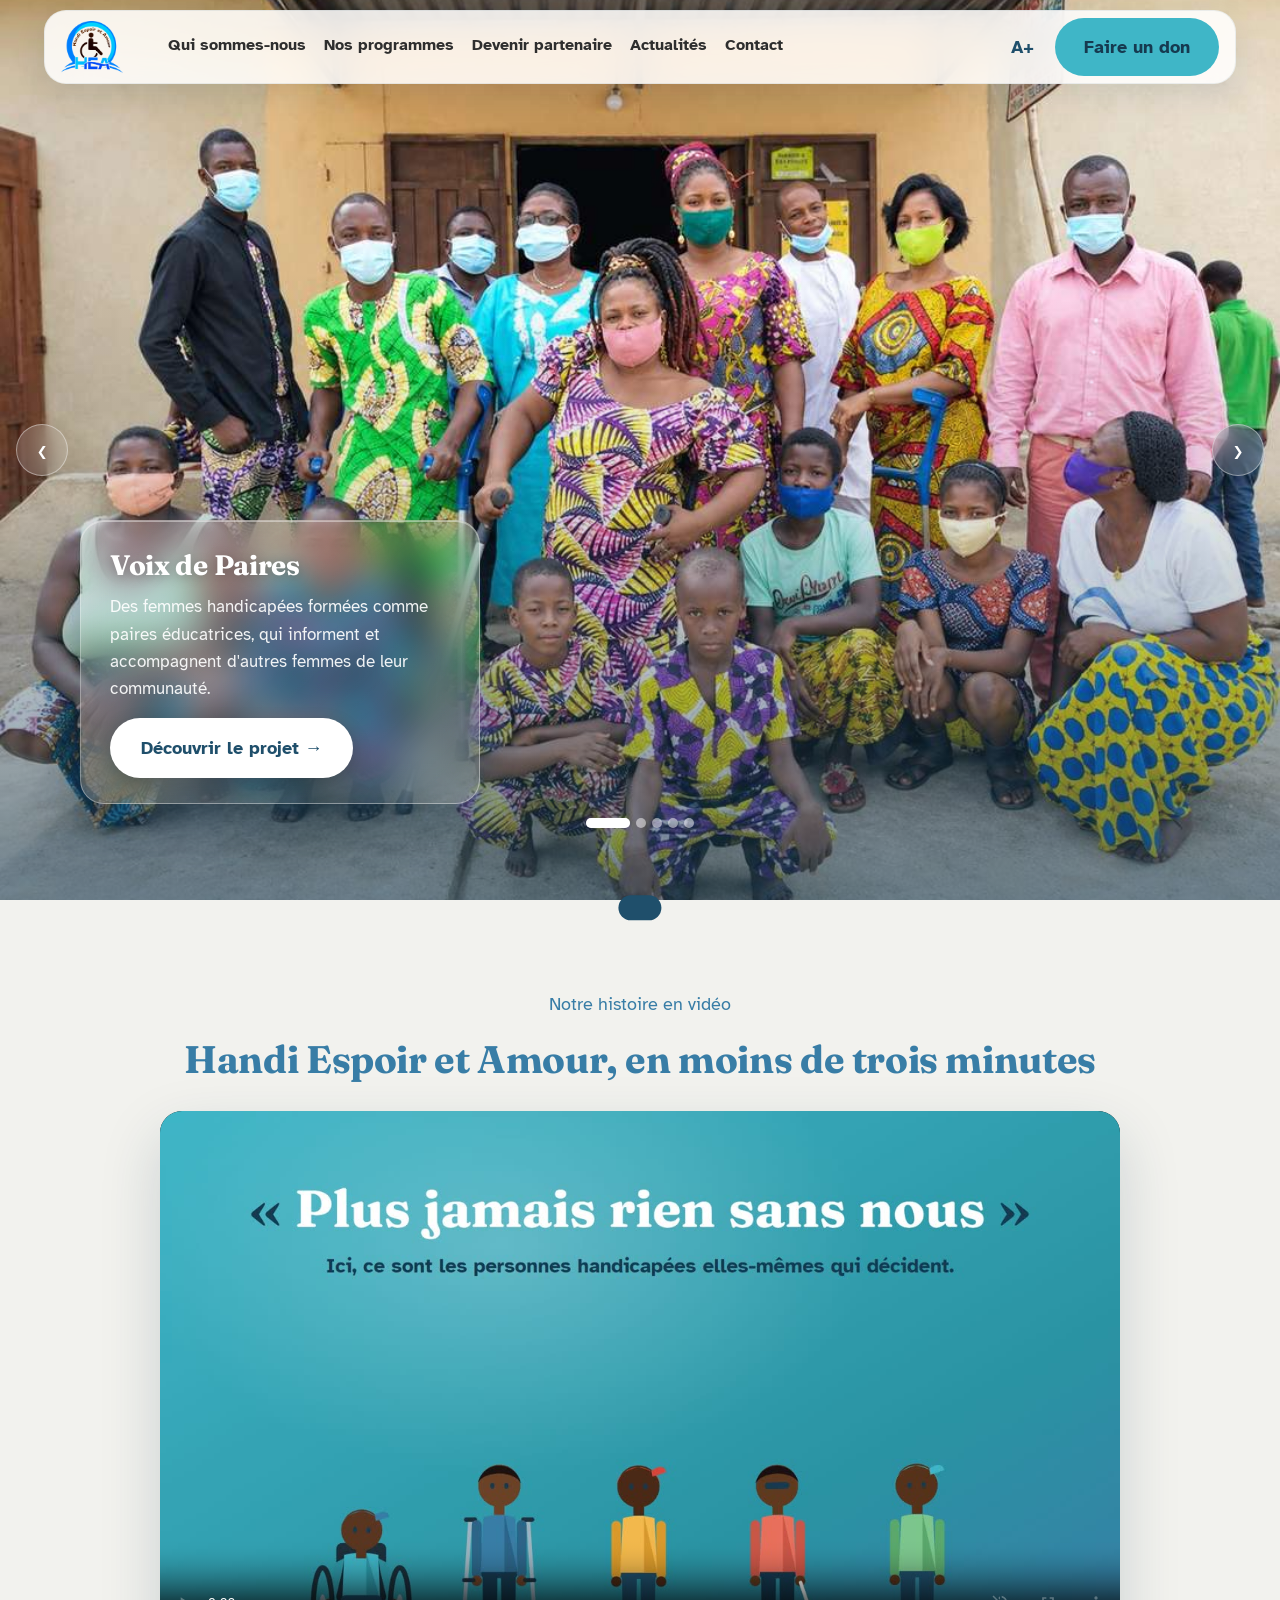
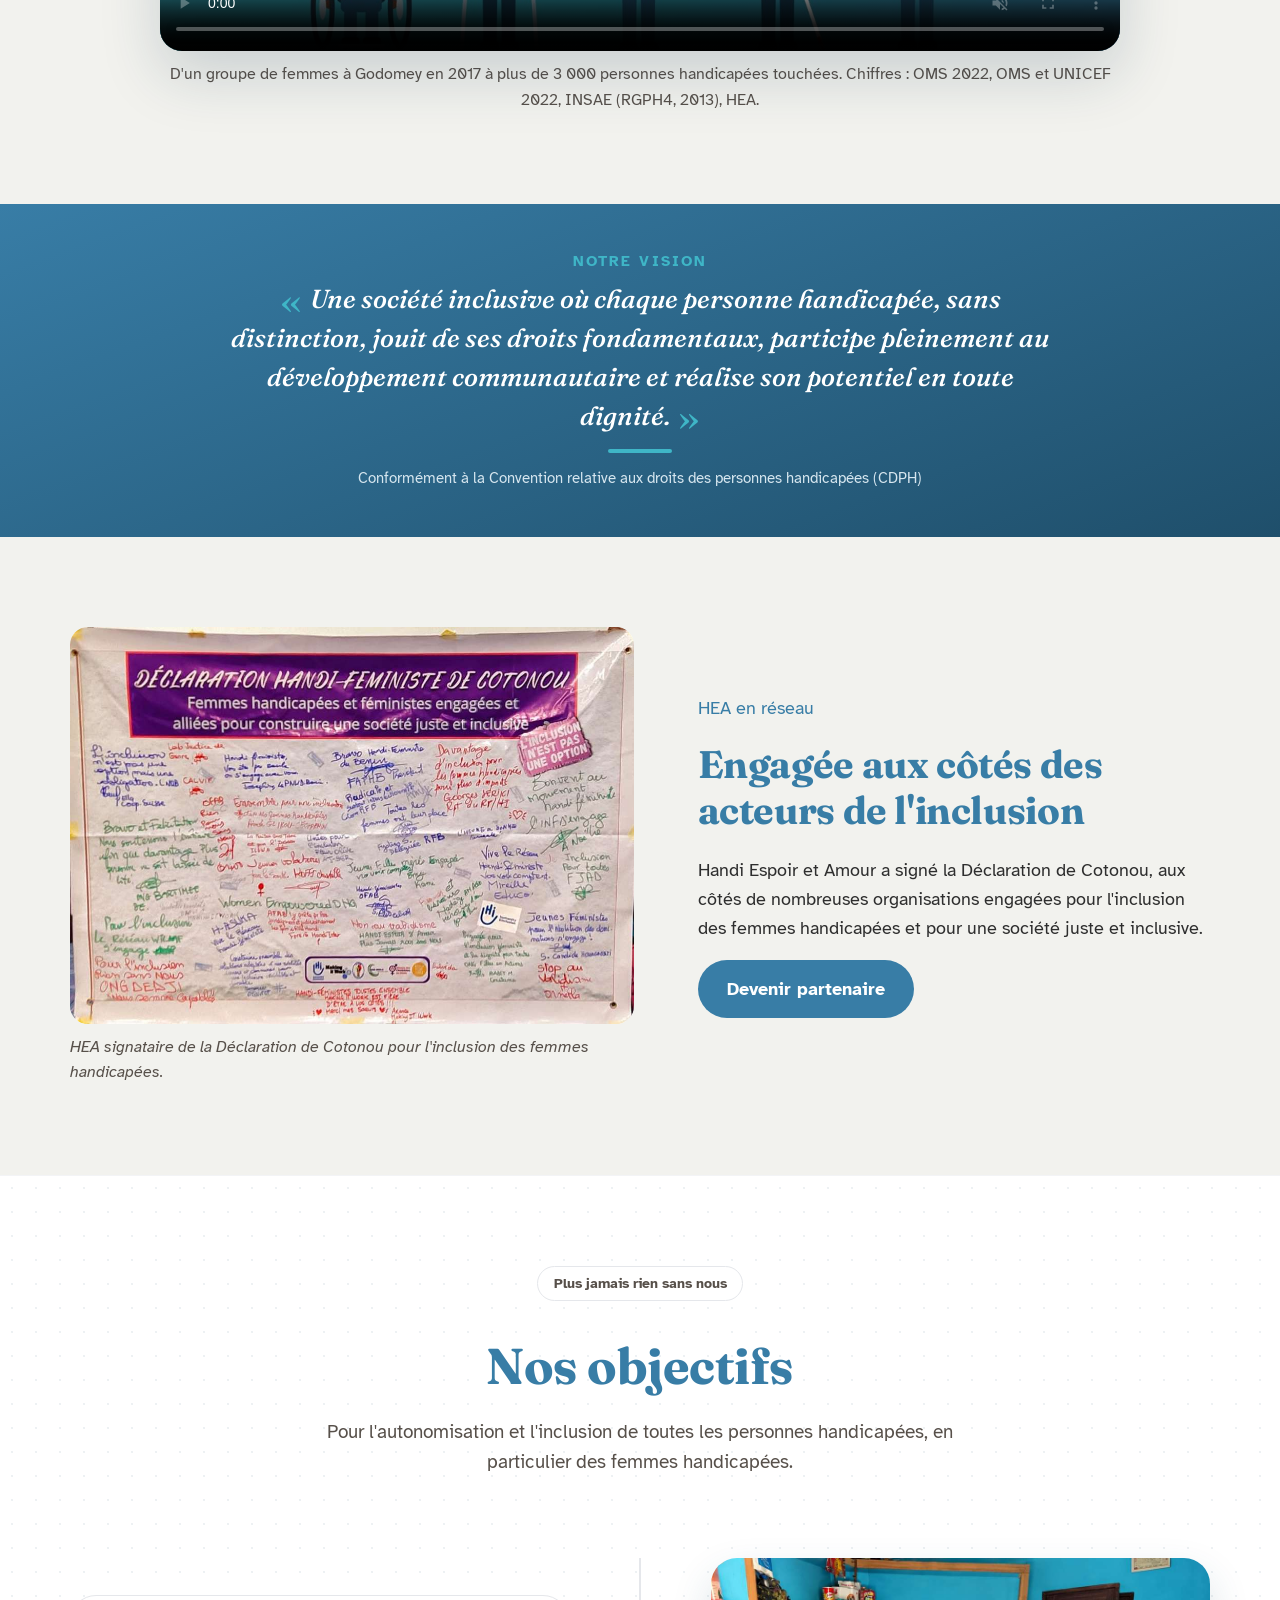
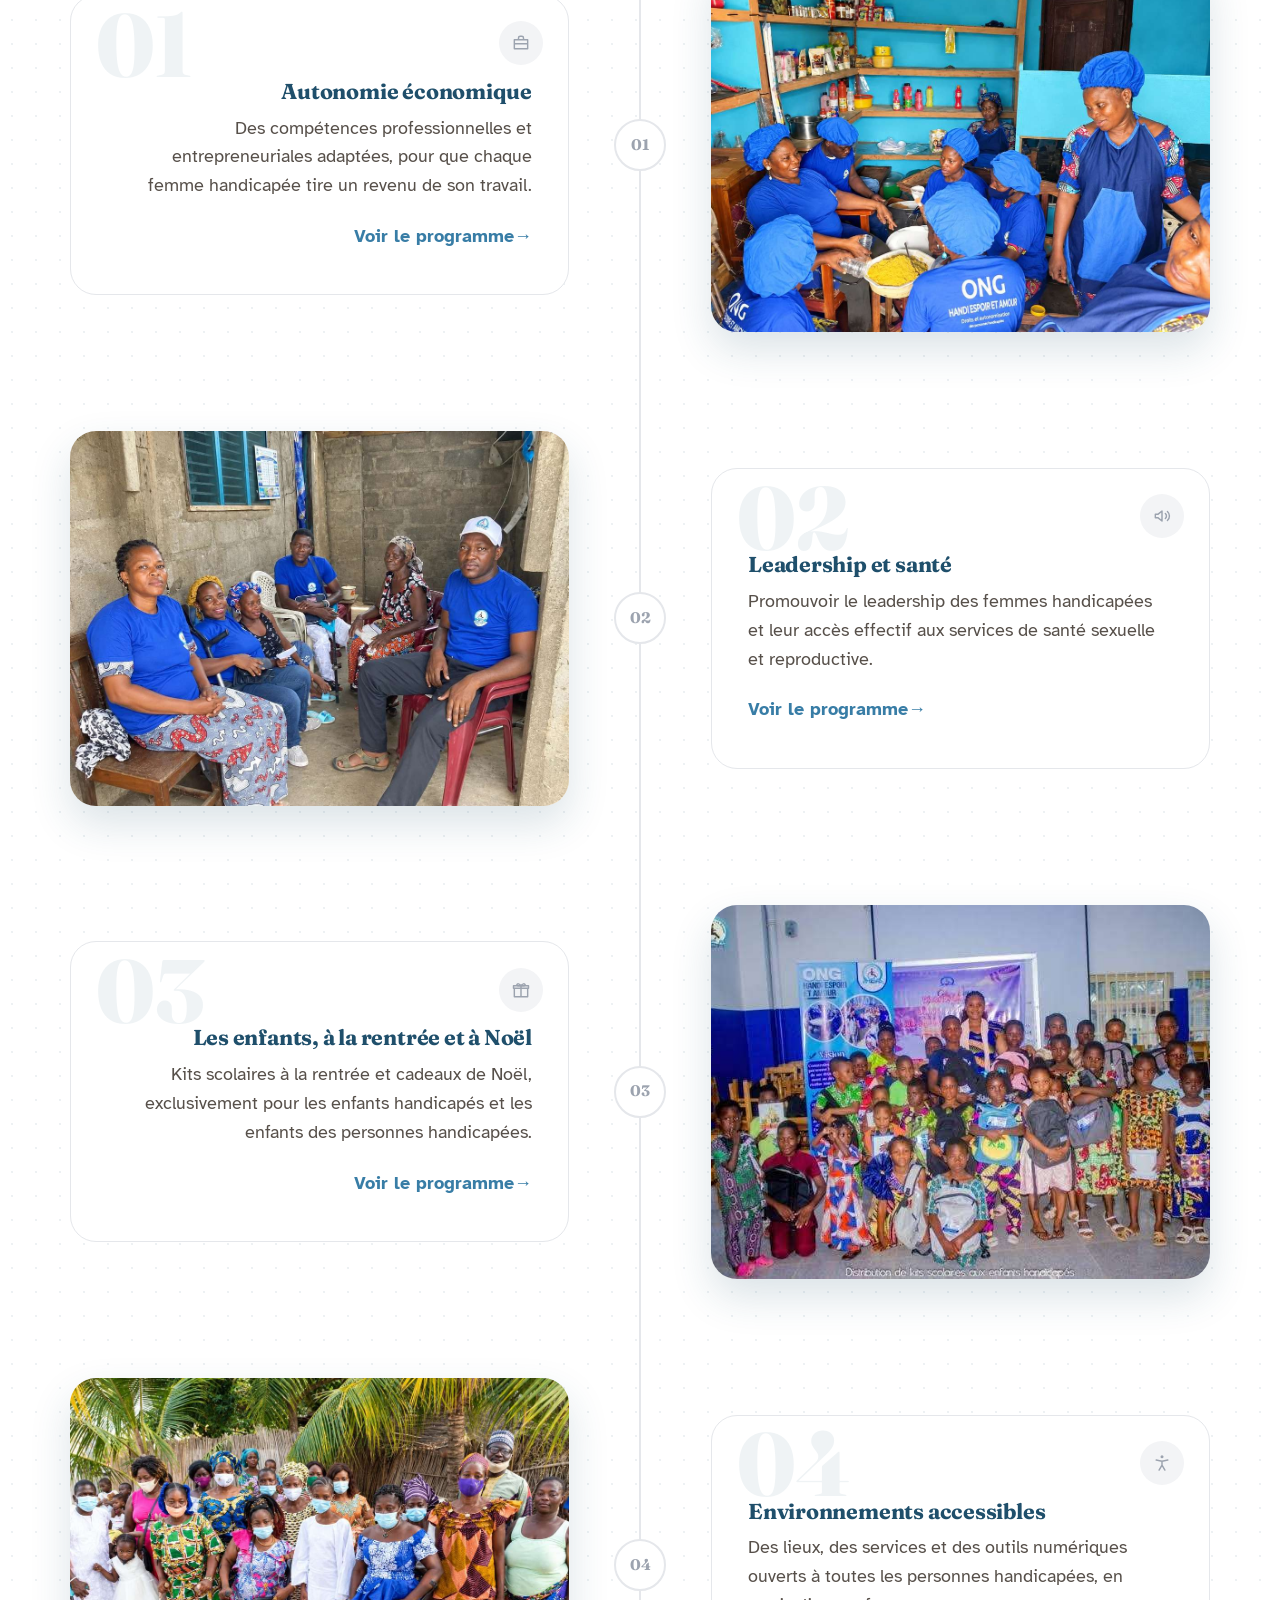
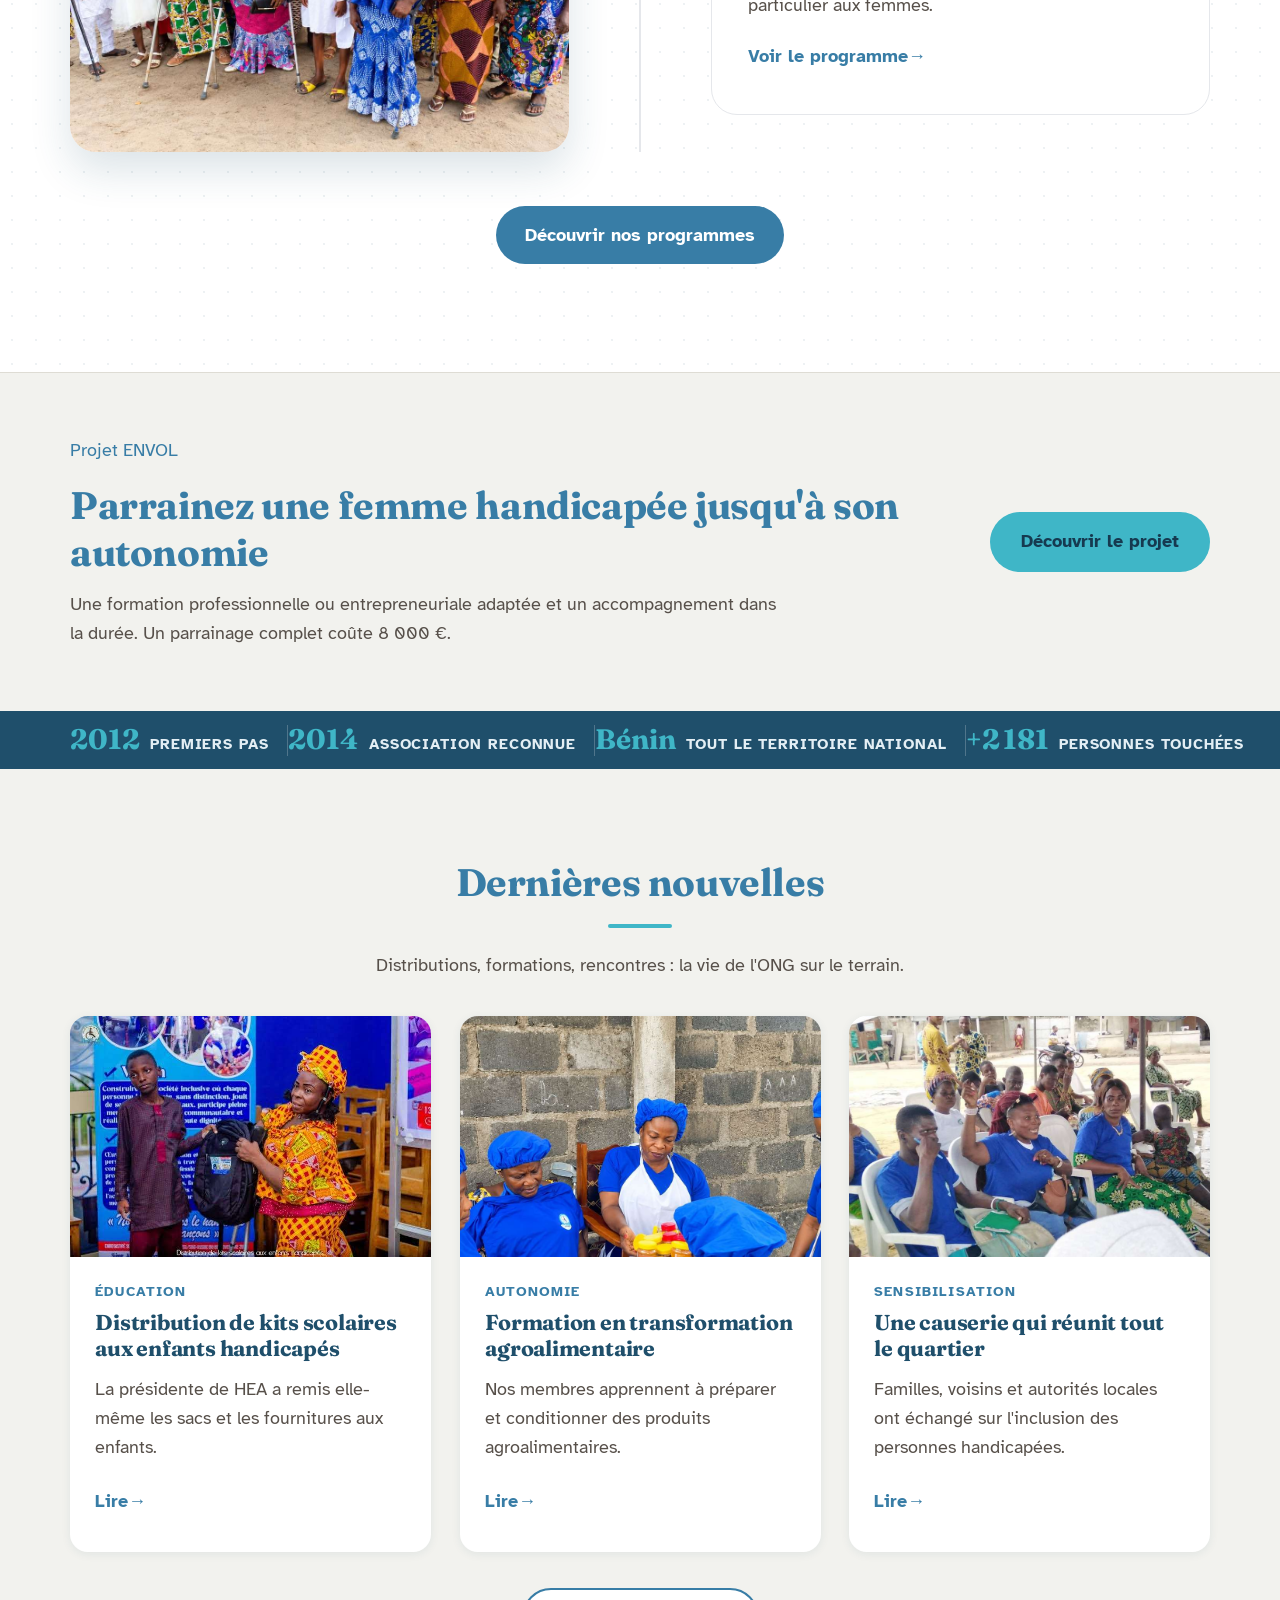
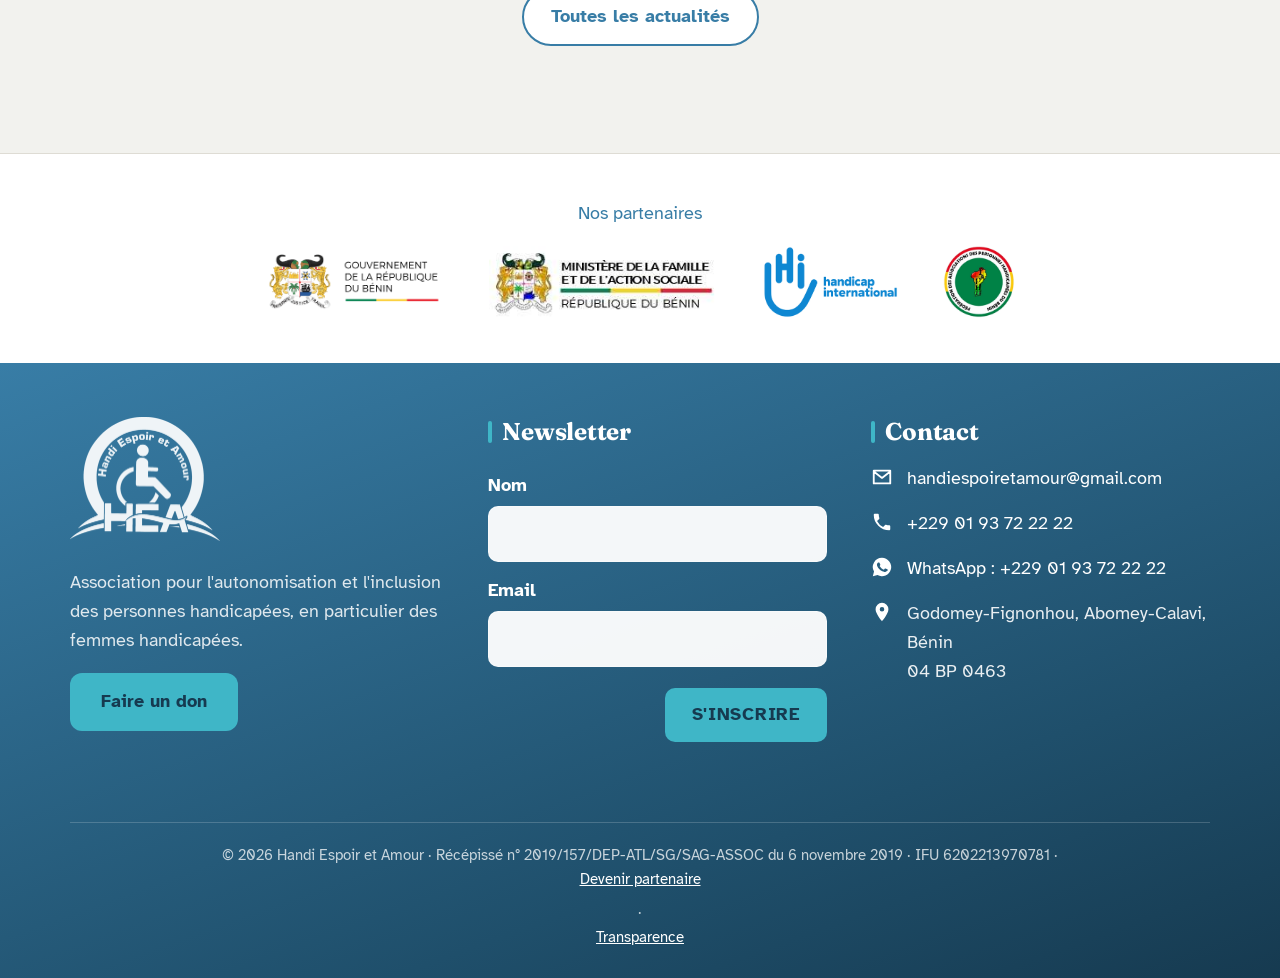
==== commit e12a6db0: "Page Galerie photos : les photos qui n'étaient pas encore sur le site Co-Authored-By: Claude Opus 5." ====
--- a/index.html
+++ b/index.html
@@ -19,7 +19,7 @@
 <link rel="preconnect" href="https://fonts.googleapis.com">
 <link rel="preconnect" href="https://fonts.gstatic.com" crossorigin>
 <link href="https://fonts.googleapis.com/css2?family=Atkinson+Hyperlegible:ital,wght@0,400;0,700;1,400&family=Fraunces:ital,opsz,wght@0,9..144,500;0,9..144,700;1,9..144,500&display=swap" rel="stylesheet">
-<link rel="stylesheet" href="hea.css?v=57">
+<link rel="stylesheet" href="hea.css?v=58">
 </head>
 <body class="page-accueil">
 <a class="sauter" href="#contenu">Aller au contenu</a>
@@ -51,6 +51,7 @@
       <a href="programmes.html">Nos programmes</a>
       <a href="partenaires.html">Devenir partenaire</a>
       <a href="actualites.html">Actualités</a>
+      <a href="galerie.html">Galerie photos</a>
       <a href="transparence.html">Transparence</a>
       <a href="donner.html">Faire un don</a>
       <a href="contact.html">Contact et bénévolat</a>
@@ -323,6 +324,6 @@
 </footer>
 
 <div class="toast" role="status" aria-live="polite"></div>
-<script src="hea.js?v=18"></script>
+<script src="hea.js?v=19"></script>
 </body>
 </html>
--- a/hea.css
+++ b/hea.css
@@ -999,3 +999,11 @@
 .photo-portrait img { width: 100%; max-width: 420px; aspect-ratio: 4 / 5; height: auto; object-fit: cover; object-position: 50% 22%; border-radius: 18px; box-shadow: 0 18px 40px rgba(22, 58, 80, .16); }
 .photo-portrait figcaption { margin-top: .6rem; font-size: .92rem; color: var(--bleu-fonce, #1f4f6b); }
 .titre-section + .partenaires__logos { margin: 0 0 2.5rem; }
+
+/* Galerie photos (page galerie.html) : colonnes, aucune photo recadrée */
+.album__titre { margin: 2.6rem 0 1rem; }
+.album { columns: 3 260px; column-gap: 1rem; }
+.album figure { break-inside: avoid; margin: 0 0 1rem; }
+.album img { width: 100%; height: auto; border-radius: 16px; cursor: zoom-in; transition: transform .3s ease; }
+.album img:hover { transform: scale(1.02); }
+.album figcaption { margin-top: .5rem; font-size: .92rem; color: var(--bleu-fonce, #1f4f6b); }
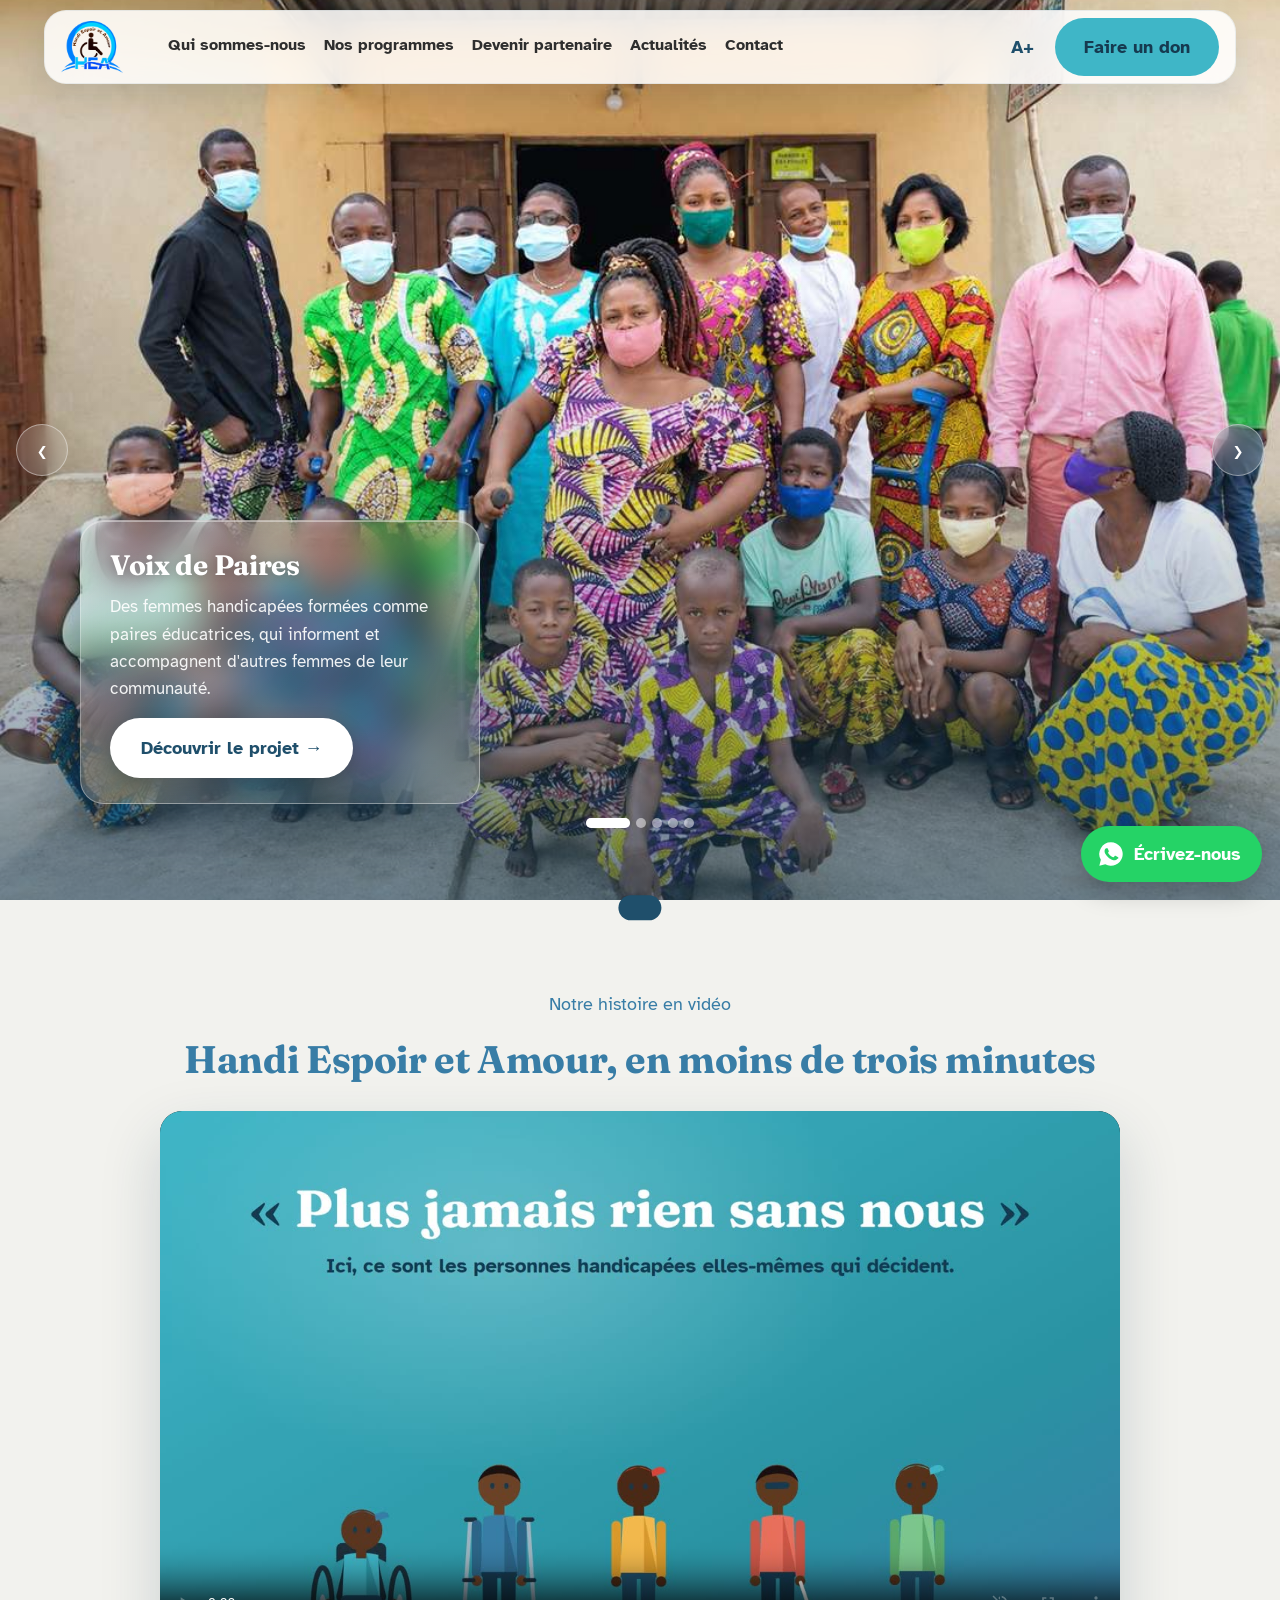
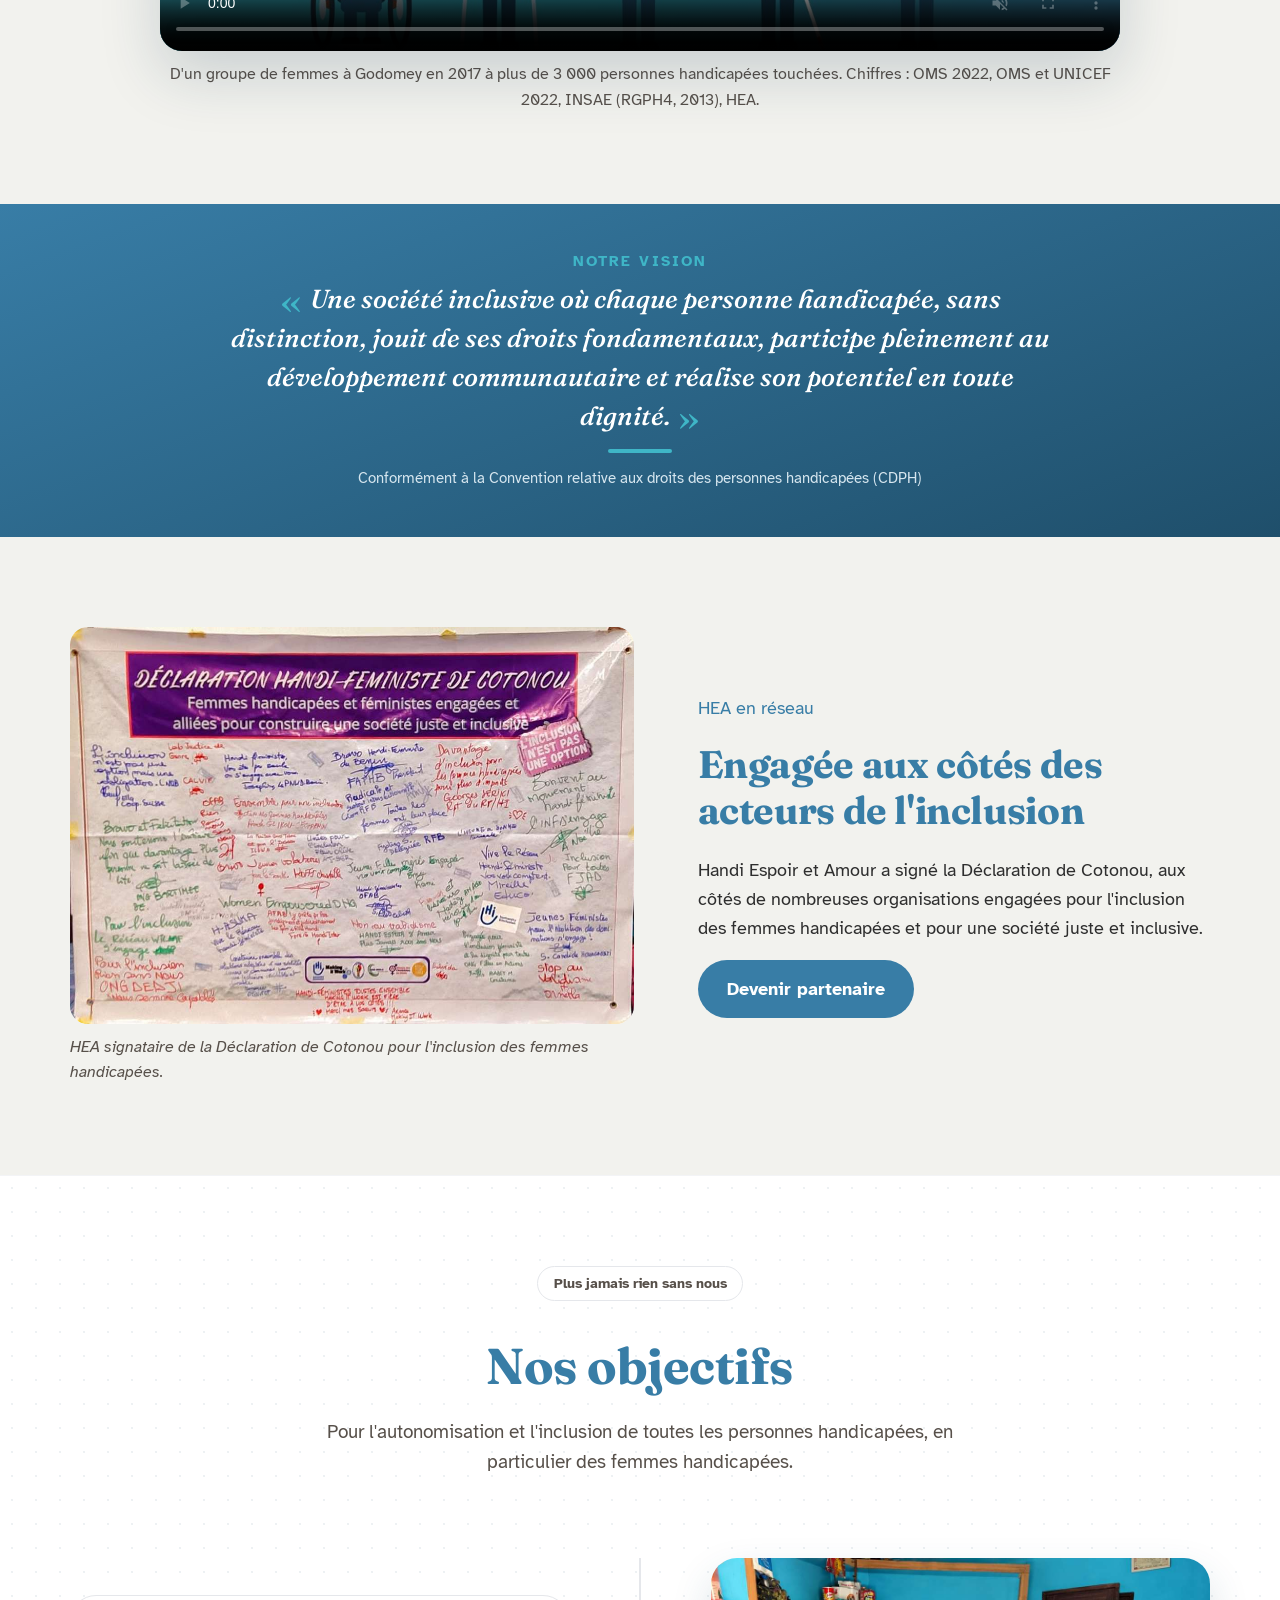
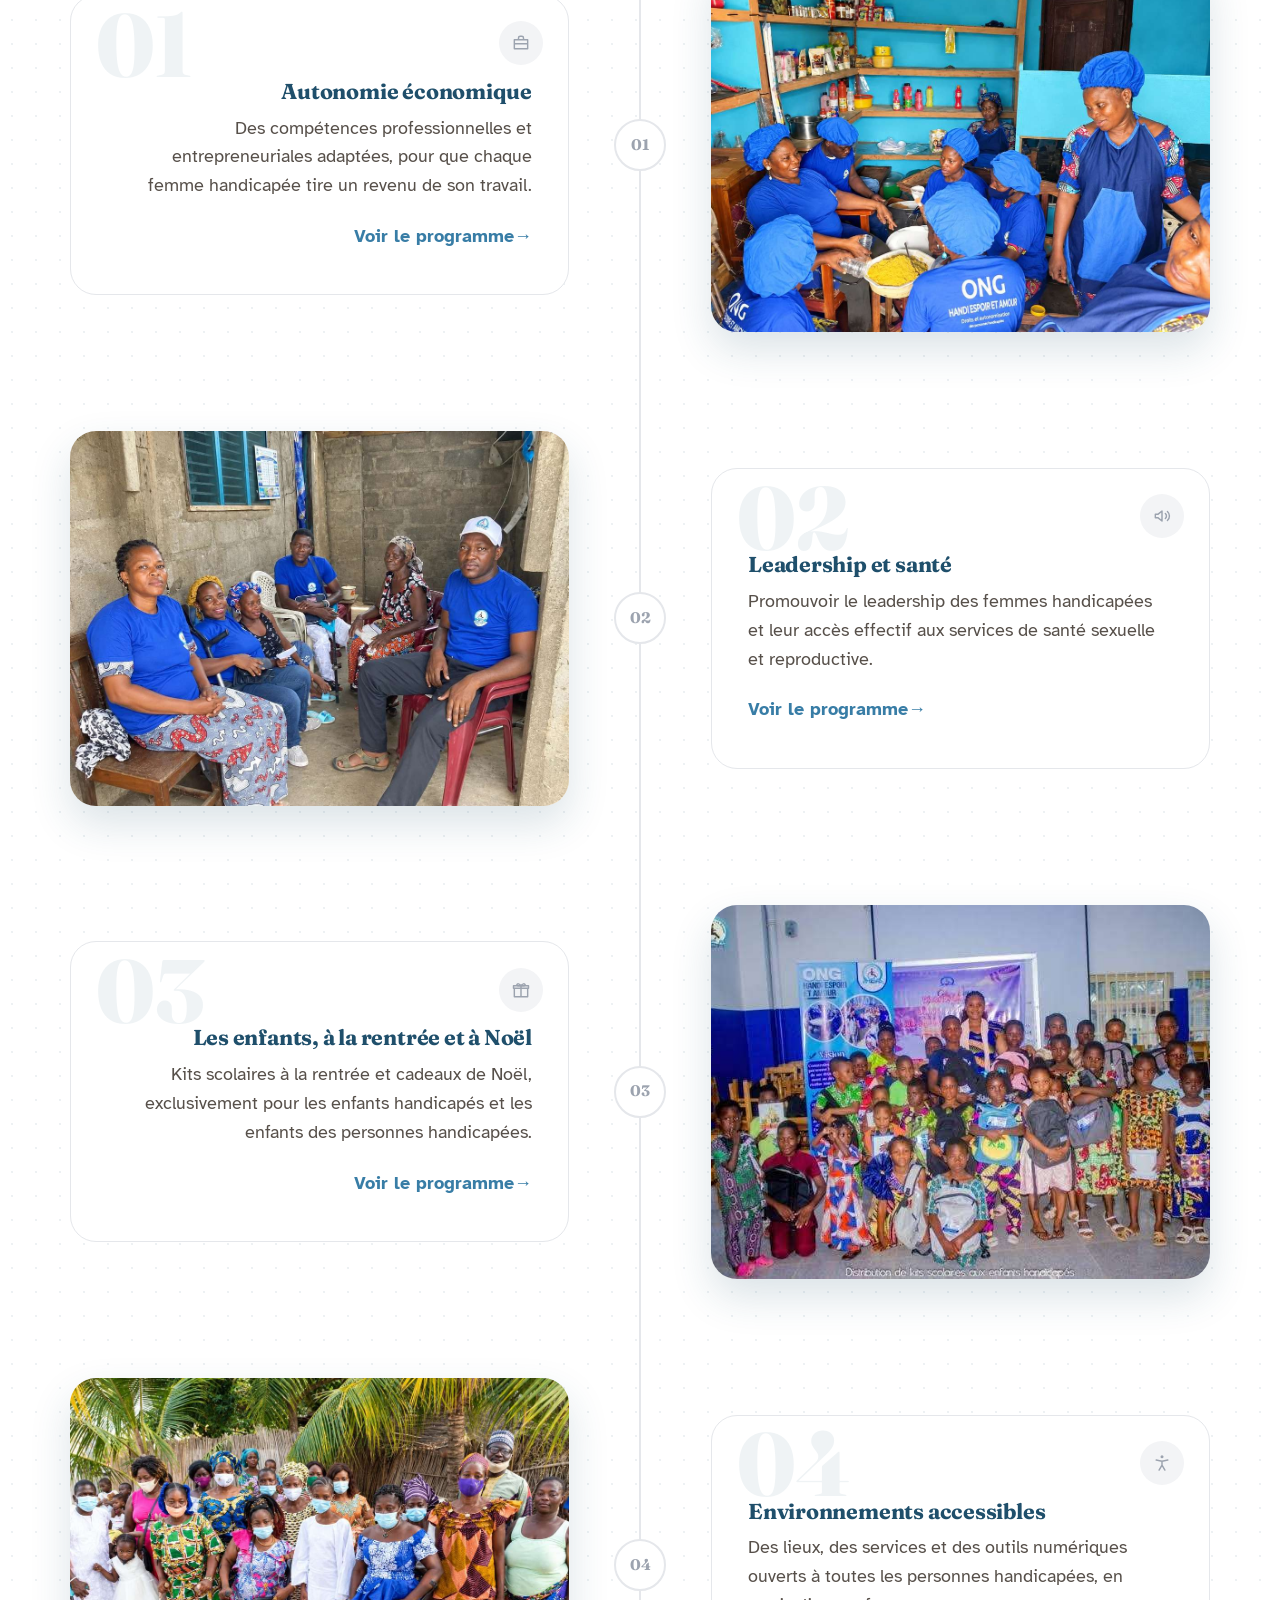
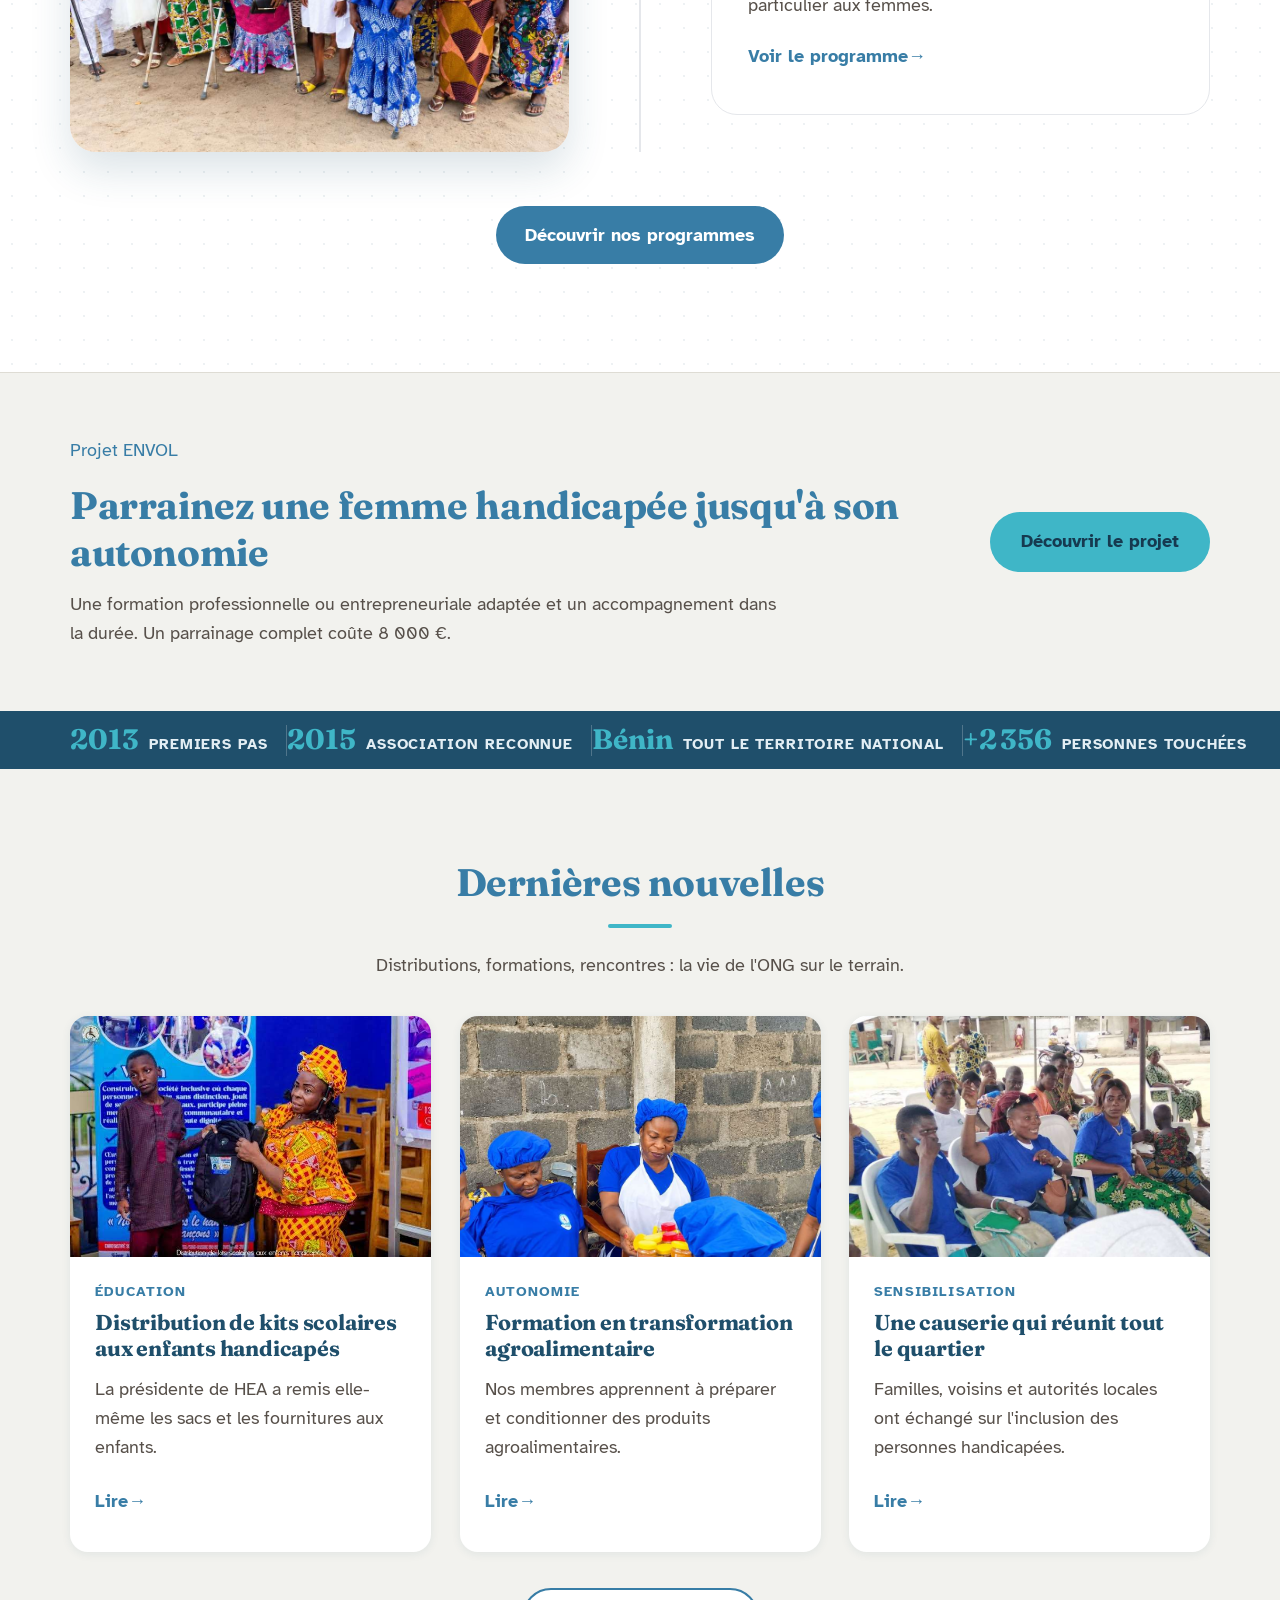
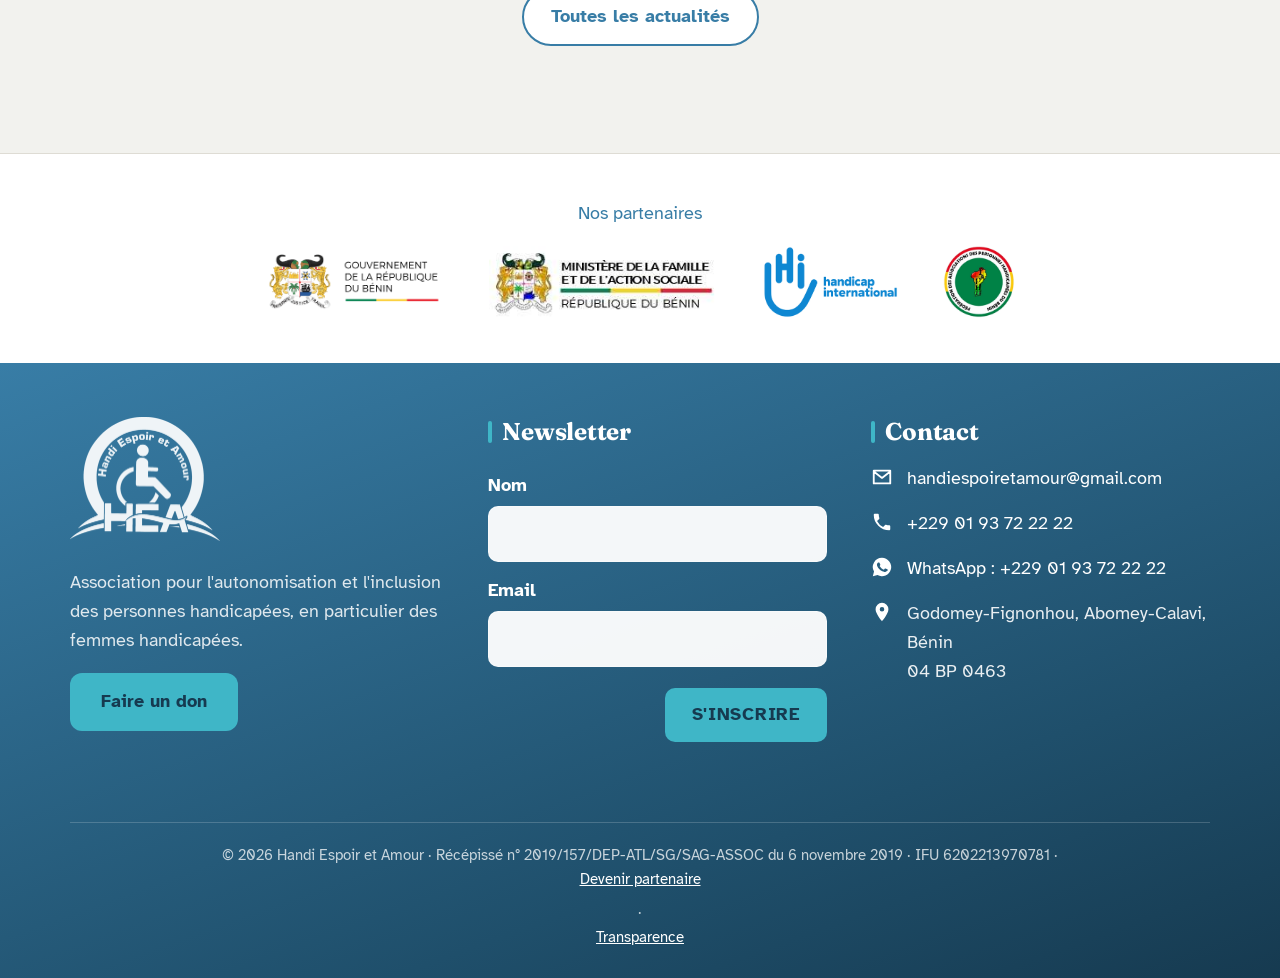
==== commit d60c6c06: "Bouton WhatsApp flottant sur toutes les pages Co-Authored-By: Claude Opus 5.5 <noreply@anthropic.com" ====
--- a/index.html
+++ b/index.html
@@ -19,7 +19,7 @@
 <link rel="preconnect" href="https://fonts.googleapis.com">
 <link rel="preconnect" href="https://fonts.gstatic.com" crossorigin>
 <link href="https://fonts.googleapis.com/css2?family=Atkinson+Hyperlegible:ital,wght@0,400;0,700;1,400&family=Fraunces:ital,opsz,wght@0,9..144,500;0,9..144,700;1,9..144,500&display=swap" rel="stylesheet">
-<link rel="stylesheet" href="hea.css?v=58">
+<link rel="stylesheet" href="hea.css?v=59">
 </head>
 <body class="page-accueil">
 <a class="sauter" href="#contenu">Aller au contenu</a>
@@ -324,6 +324,10 @@
 </footer>
 
 <div class="toast" role="status" aria-live="polite"></div>
+<a class="whatsapp-flottant" href="https://wa.me/2290193722222?text=Bonjour%20HEA%2C%20" target="_blank" rel="noopener" aria-label="Nous écrire sur WhatsApp au +229 01 93 72 22 22">
+  <svg viewBox="0 0 24 24" aria-hidden="true"><path d="M12 2a10 10 0 0 0-8.7 15l-1.3 5 5.1-1.3A10 10 0 1 0 12 2zm5.4 14.1c-.2.6-1.3 1.2-1.8 1.3-.5 0-1 .2-3.3-.7-2.8-1.1-4.6-4-4.7-4.2-.1-.2-1.1-1.5-1.1-2.9s.7-2 1-2.3c.2-.3.5-.3.7-.3h.5c.2 0 .4 0 .6.5l.8 1.9c.1.2.1.4 0 .5l-.4.6c-.2.2-.3.4-.1.7.2.3.8 1.3 1.7 2.1 1.2 1 2.1 1.3 2.4 1.5.3.1.5.1.6-.1l.9-1c.2-.3.4-.2.7-.1l1.8.9c.3.1.5.2.5.3.1.2.1.7-.1 1.3z" fill="currentColor"/></svg>
+  <span>Écrivez-nous</span>
+</a>
 <script src="hea.js?v=19"></script>
 </body>
 </html>
--- a/hea.css
+++ b/hea.css
@@ -1007,3 +1007,10 @@
 .album img { width: 100%; height: auto; border-radius: 16px; cursor: zoom-in; transition: transform .3s ease; }
 .album img:hover { transform: scale(1.02); }
 .album figcaption { margin-top: .5rem; font-size: .92rem; color: var(--bleu-fonce, #1f4f6b); }
+
+/* Bouton WhatsApp flottant, sur toutes les pages */
+.whatsapp-flottant { position: fixed; right: 18px; bottom: 18px; z-index: 400; display: inline-flex; align-items: center; gap: .5em; padding: .75em 1.15em .75em .9em; border-radius: 999px; background: #25d366; color: #fff; font-weight: 700; text-decoration: none; box-shadow: 0 10px 26px rgba(0, 0, 0, .22); transition: transform .2s, box-shadow .2s; }
+.whatsapp-flottant svg { width: 28px; height: 28px; flex: none; }
+.whatsapp-flottant:hover, .whatsapp-flottant:focus-visible { color: #fff; transform: translateY(-2px); box-shadow: 0 14px 30px rgba(0, 0, 0, .28); }
+@media (max-width: 560px) { .whatsapp-flottant { padding: .8em; } .whatsapp-flottant span { display: none; } }
+@media print { .whatsapp-flottant { display: none; } }
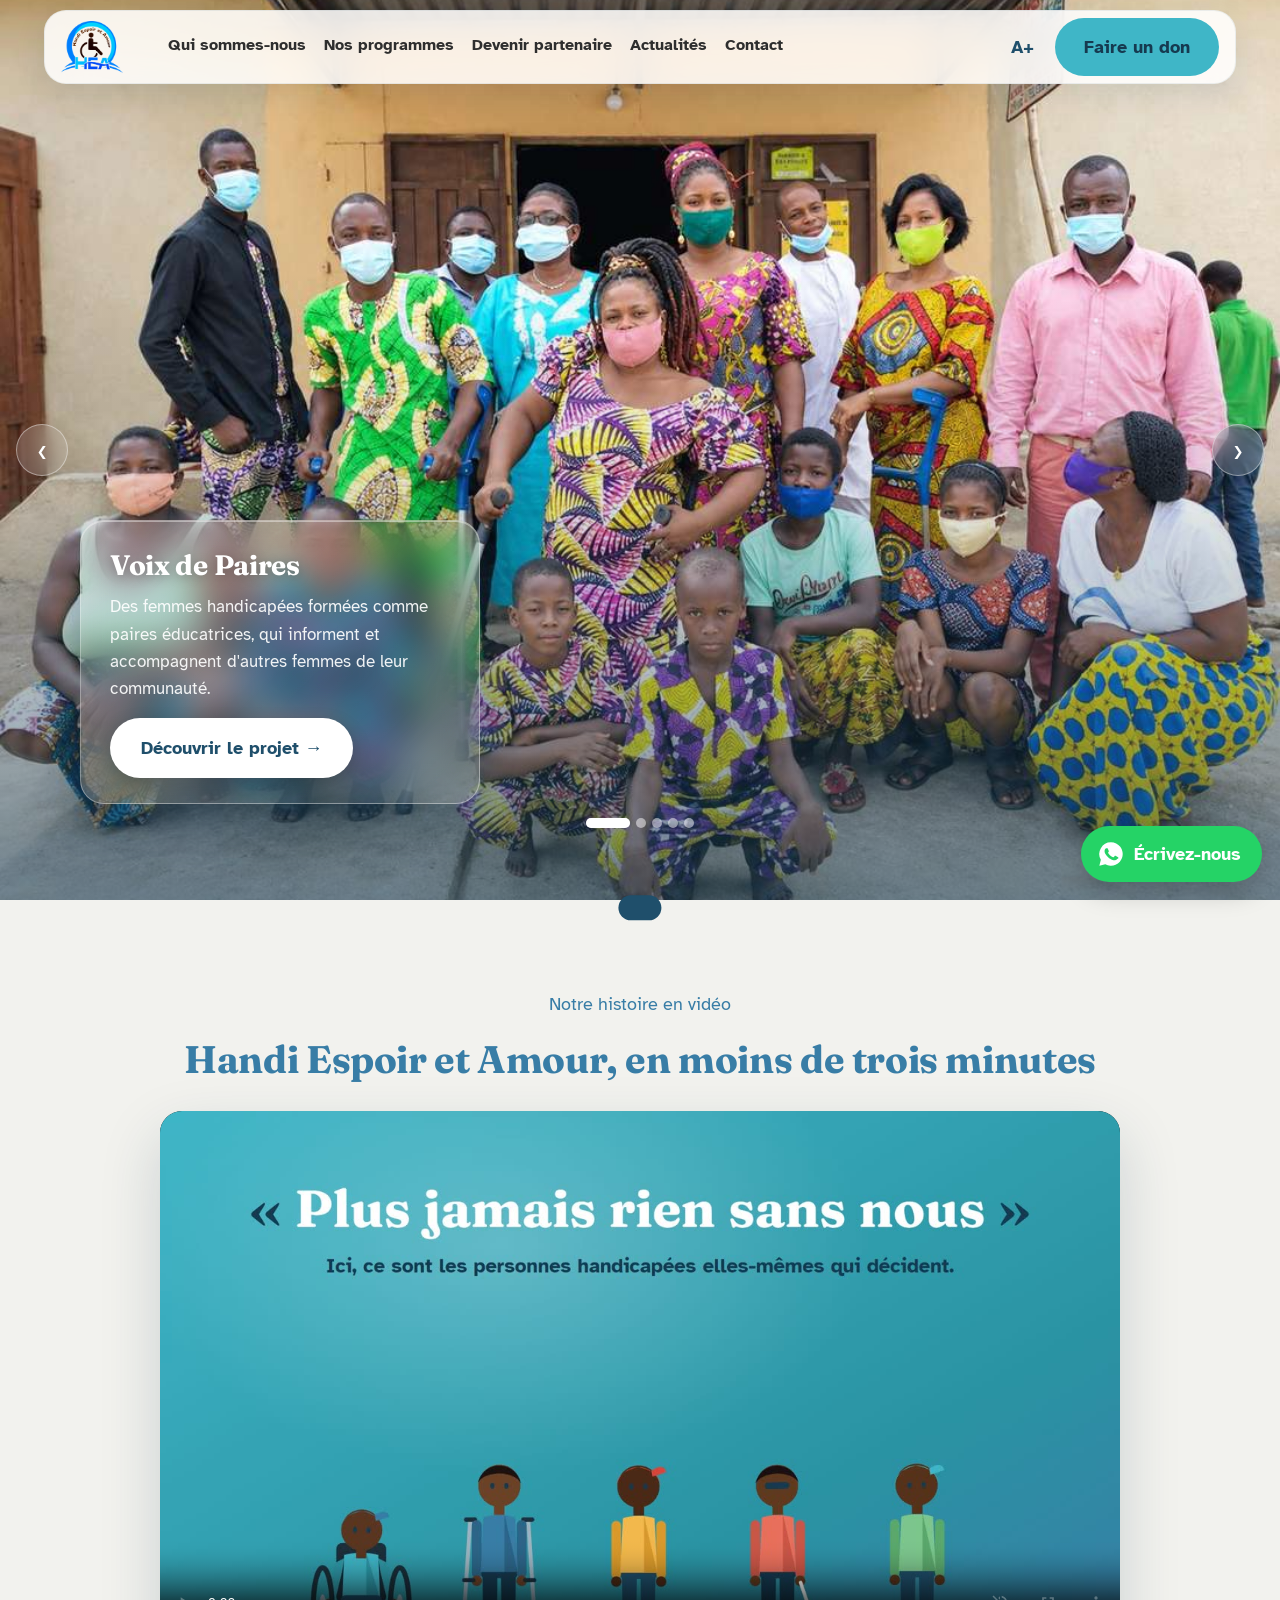
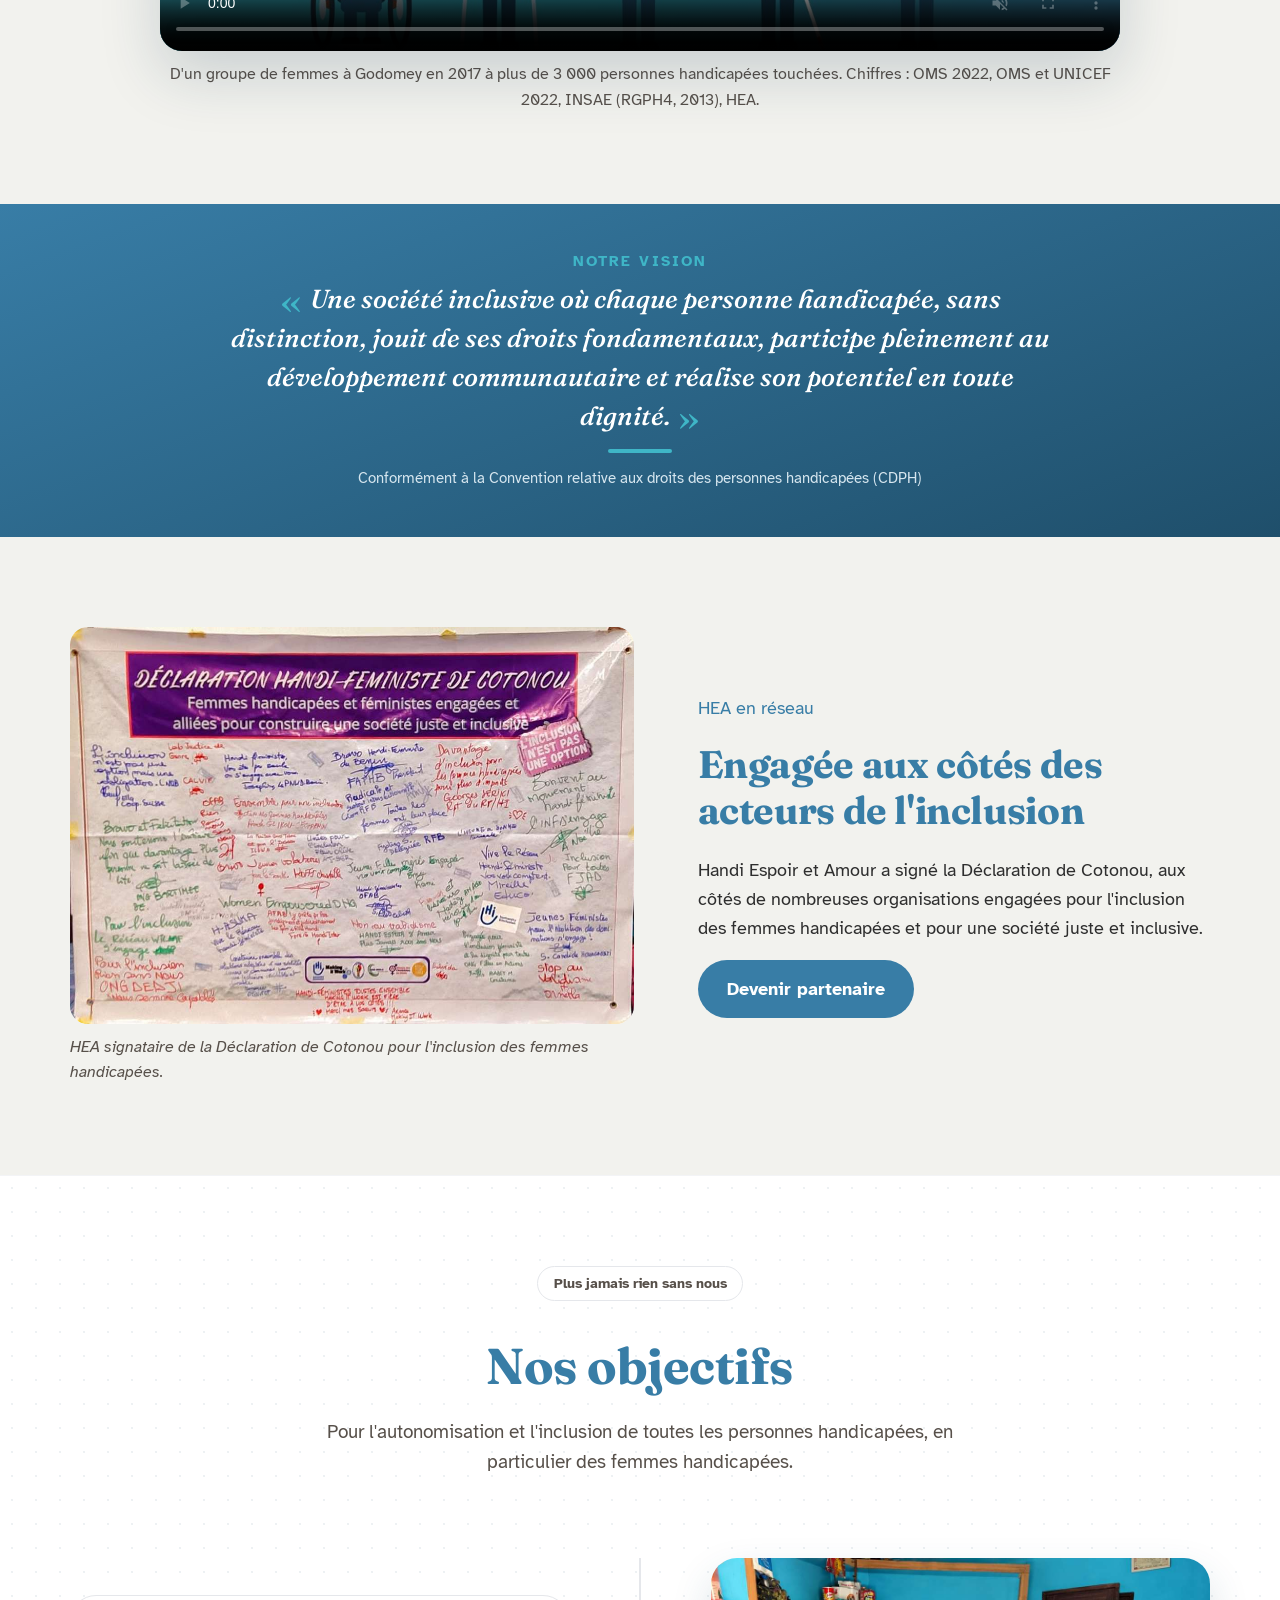
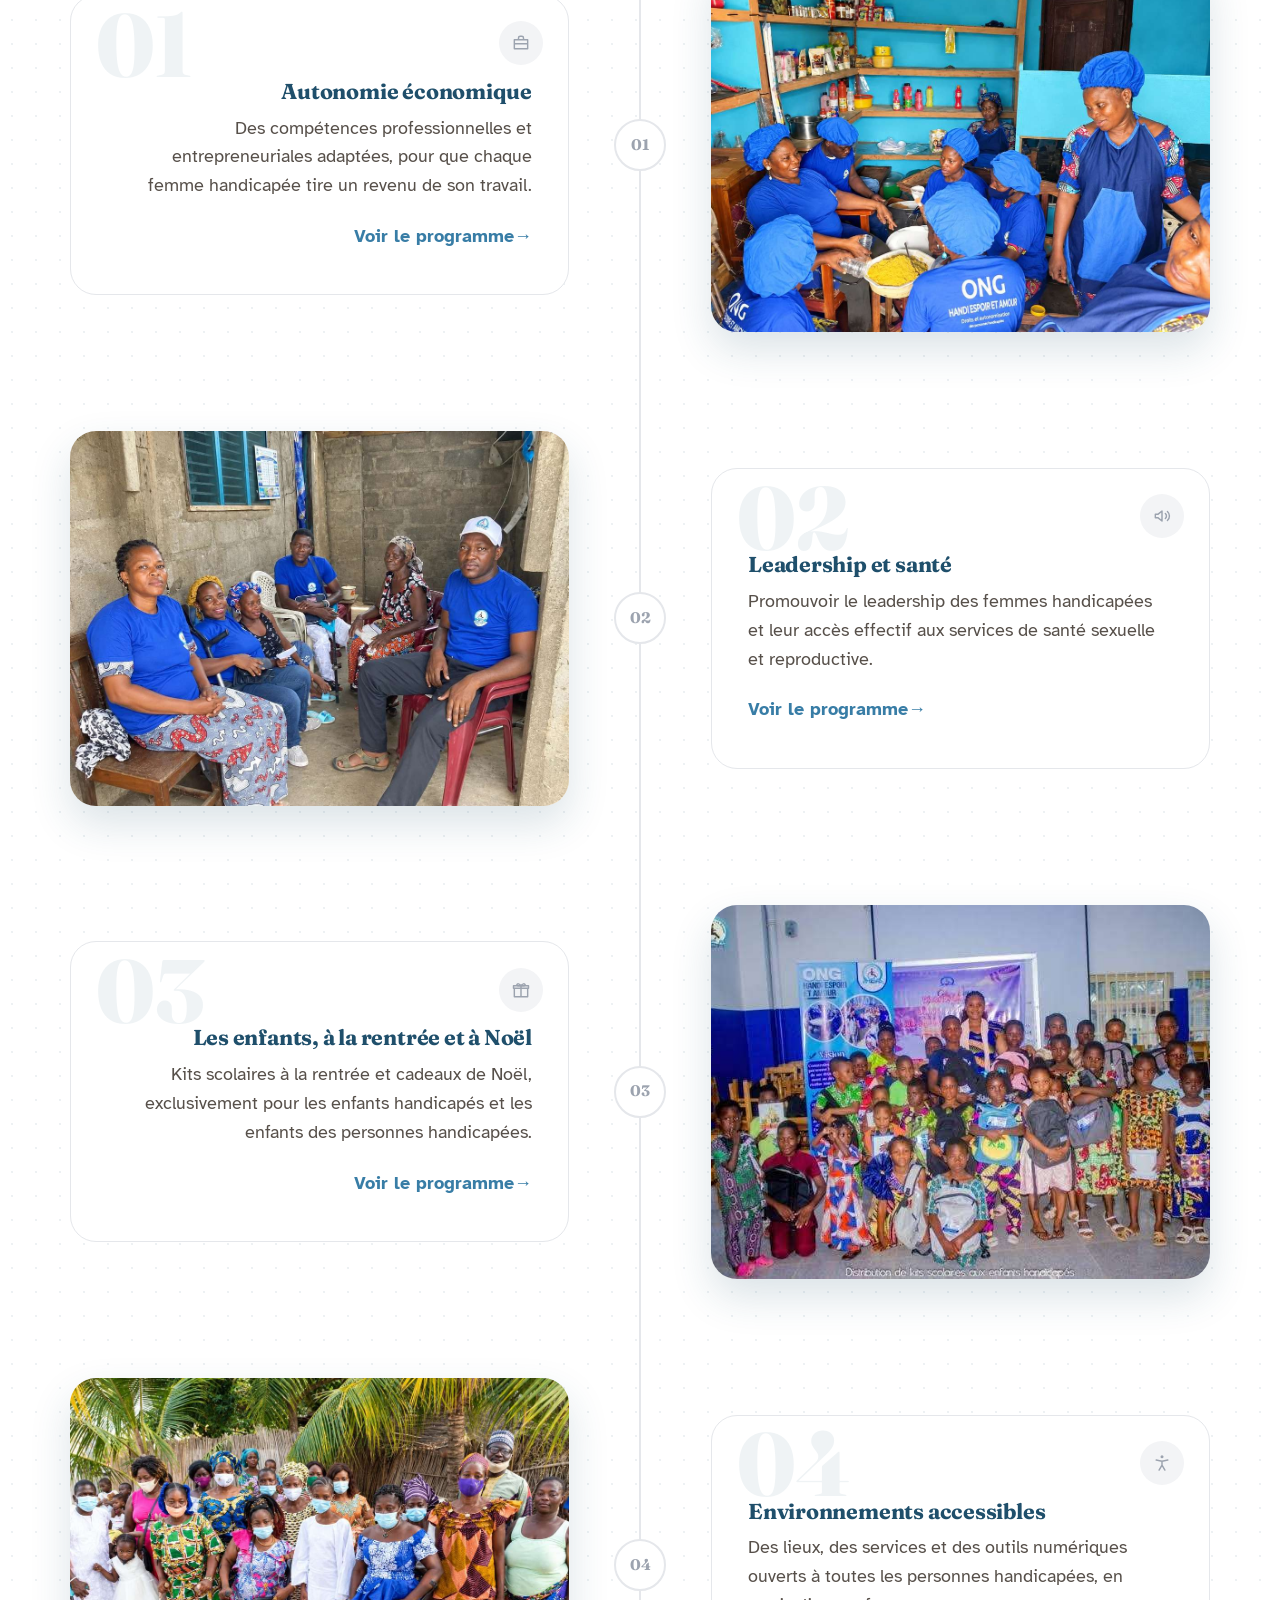
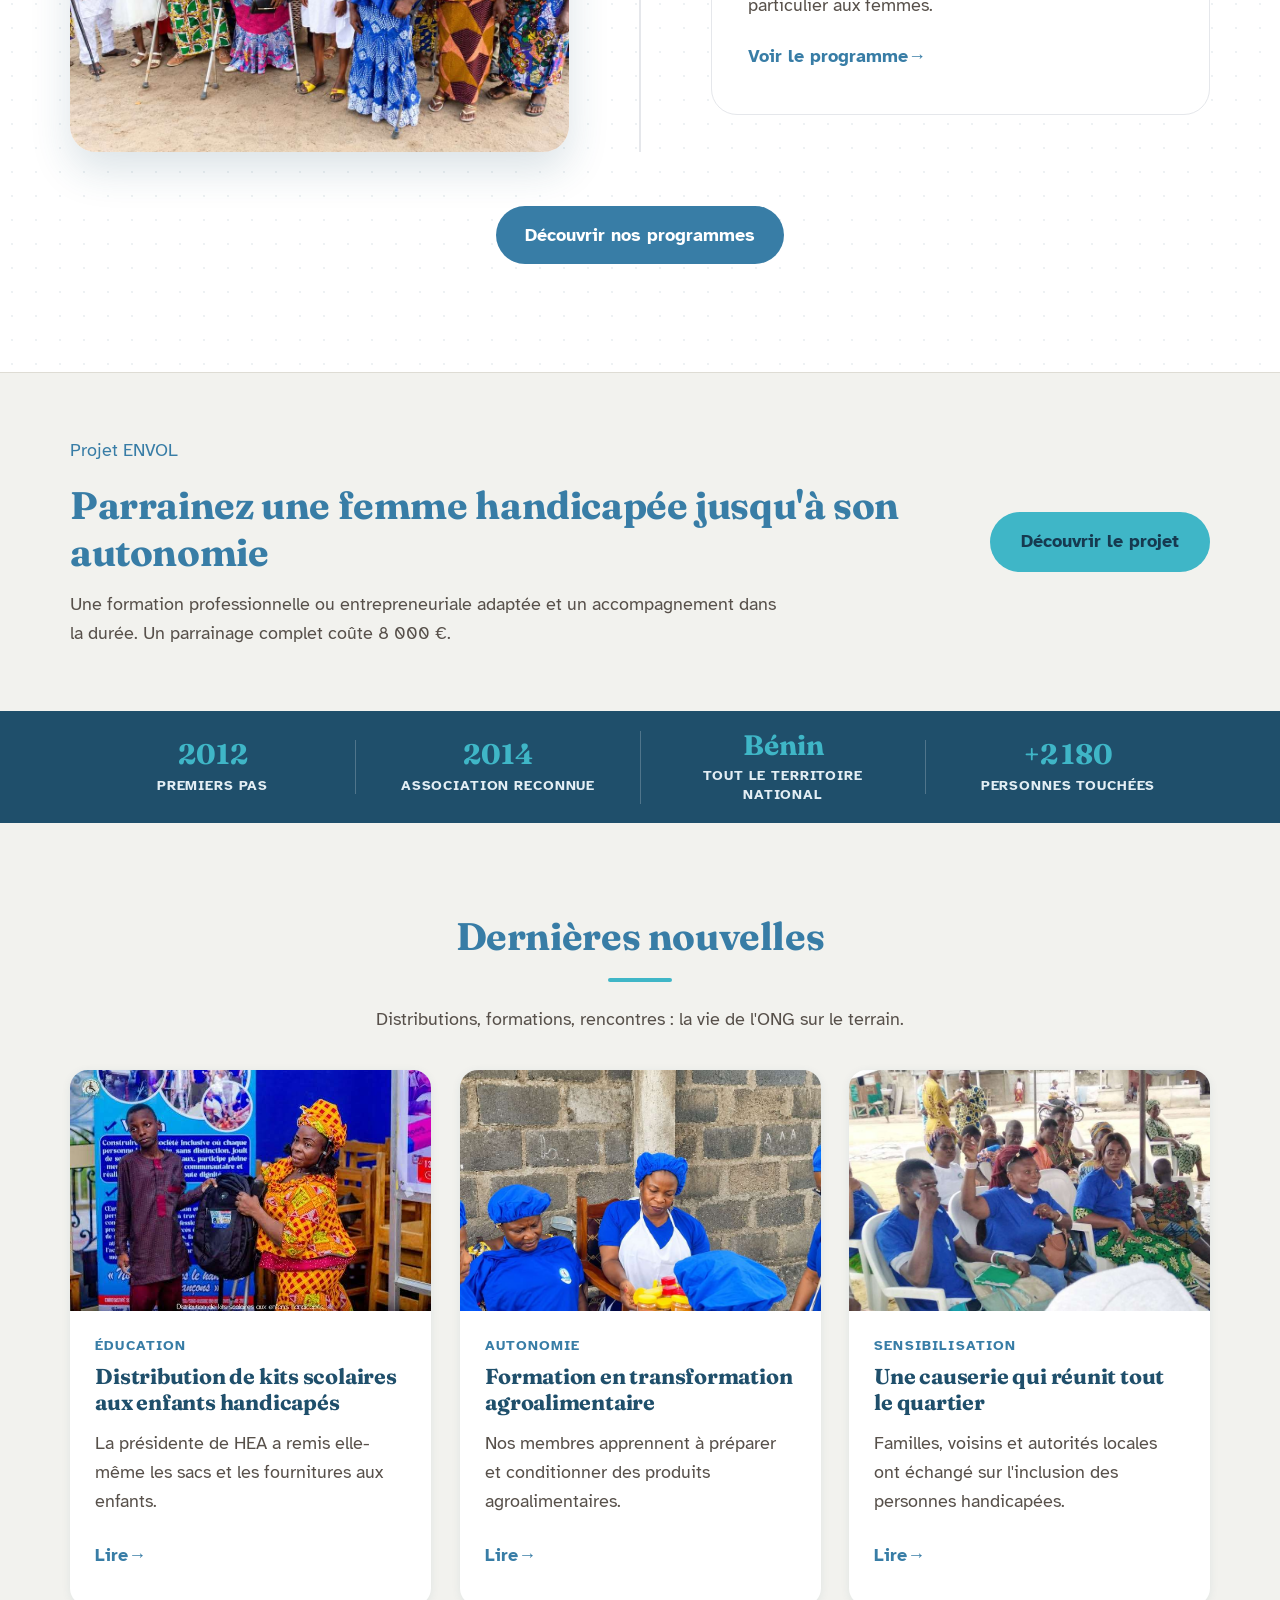
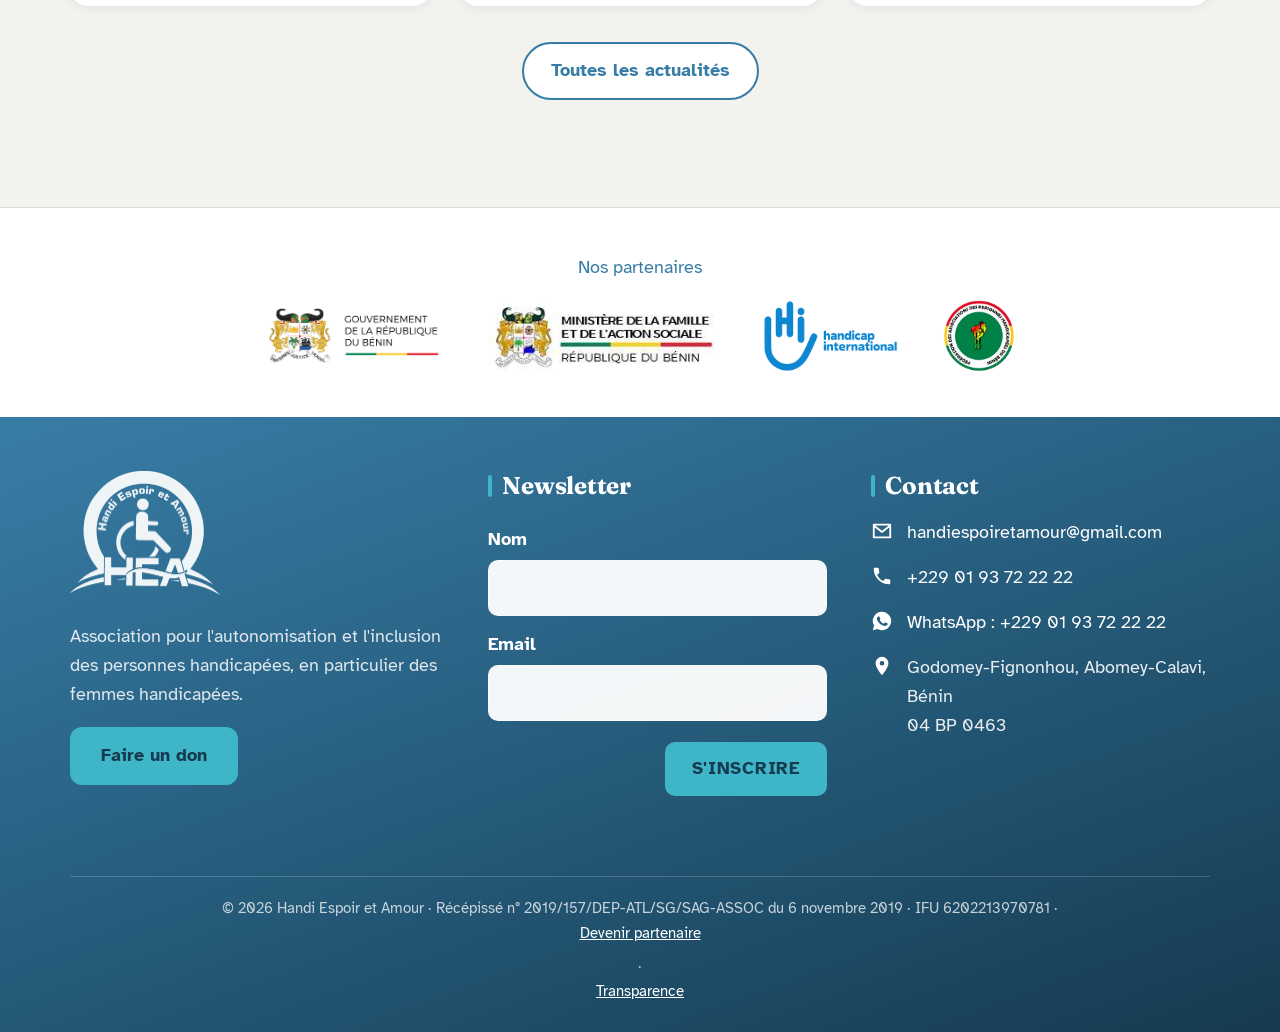
==== commit ce975e3e: "Barre de chiffres : colonnes égales, centrées, sans débordement Co-Authored-By: Claude Opus 5.5 <nor" ====
--- a/index.html
+++ b/index.html
@@ -19,7 +19,7 @@
 <link rel="preconnect" href="https://fonts.googleapis.com">
 <link rel="preconnect" href="https://fonts.gstatic.com" crossorigin>
 <link href="https://fonts.googleapis.com/css2?family=Atkinson+Hyperlegible:ital,wght@0,400;0,700;1,400&family=Fraunces:ital,opsz,wght@0,9..144,500;0,9..144,700;1,9..144,500&display=swap" rel="stylesheet">
-<link rel="stylesheet" href="hea.css?v=59">
+<link rel="stylesheet" href="hea.css?v=60">
 </head>
 <body class="page-accueil">
 <a class="sauter" href="#contenu">Aller au contenu</a>
--- a/hea.css
+++ b/hea.css
@@ -1014,3 +1014,12 @@
 .whatsapp-flottant:hover, .whatsapp-flottant:focus-visible { color: #fff; transform: translateY(-2px); box-shadow: 0 14px 30px rgba(0, 0, 0, .28); }
 @media (max-width: 560px) { .whatsapp-flottant { padding: .8em; } .whatsapp-flottant span { display: none; } }
 @media print { .whatsapp-flottant { display: none; } }
+
+/* Barre de chiffres : quatre colonnes égales, chiffre au-dessus du libellé, tout centré, rien ne déborde */
+.barre-chiffres__ligne { display: grid; grid-template-columns: repeat(4, minmax(0, 1fr)); gap: 0; padding-block: 1.1rem; }
+.bc { flex-direction: column; align-items: center; justify-content: center; text-align: center; gap: .4rem; padding-inline: .8rem; min-width: 0; }
+.bc > span { white-space: normal; line-height: 1.3; font-size: .8rem; max-width: 22ch; }
+@media (max-width: 820px) {
+  .barre-chiffres__ligne { grid-template-columns: repeat(2, minmax(0, 1fr)); row-gap: 1rem; }
+  .bc:nth-child(3) { border-left: 0; }
+}
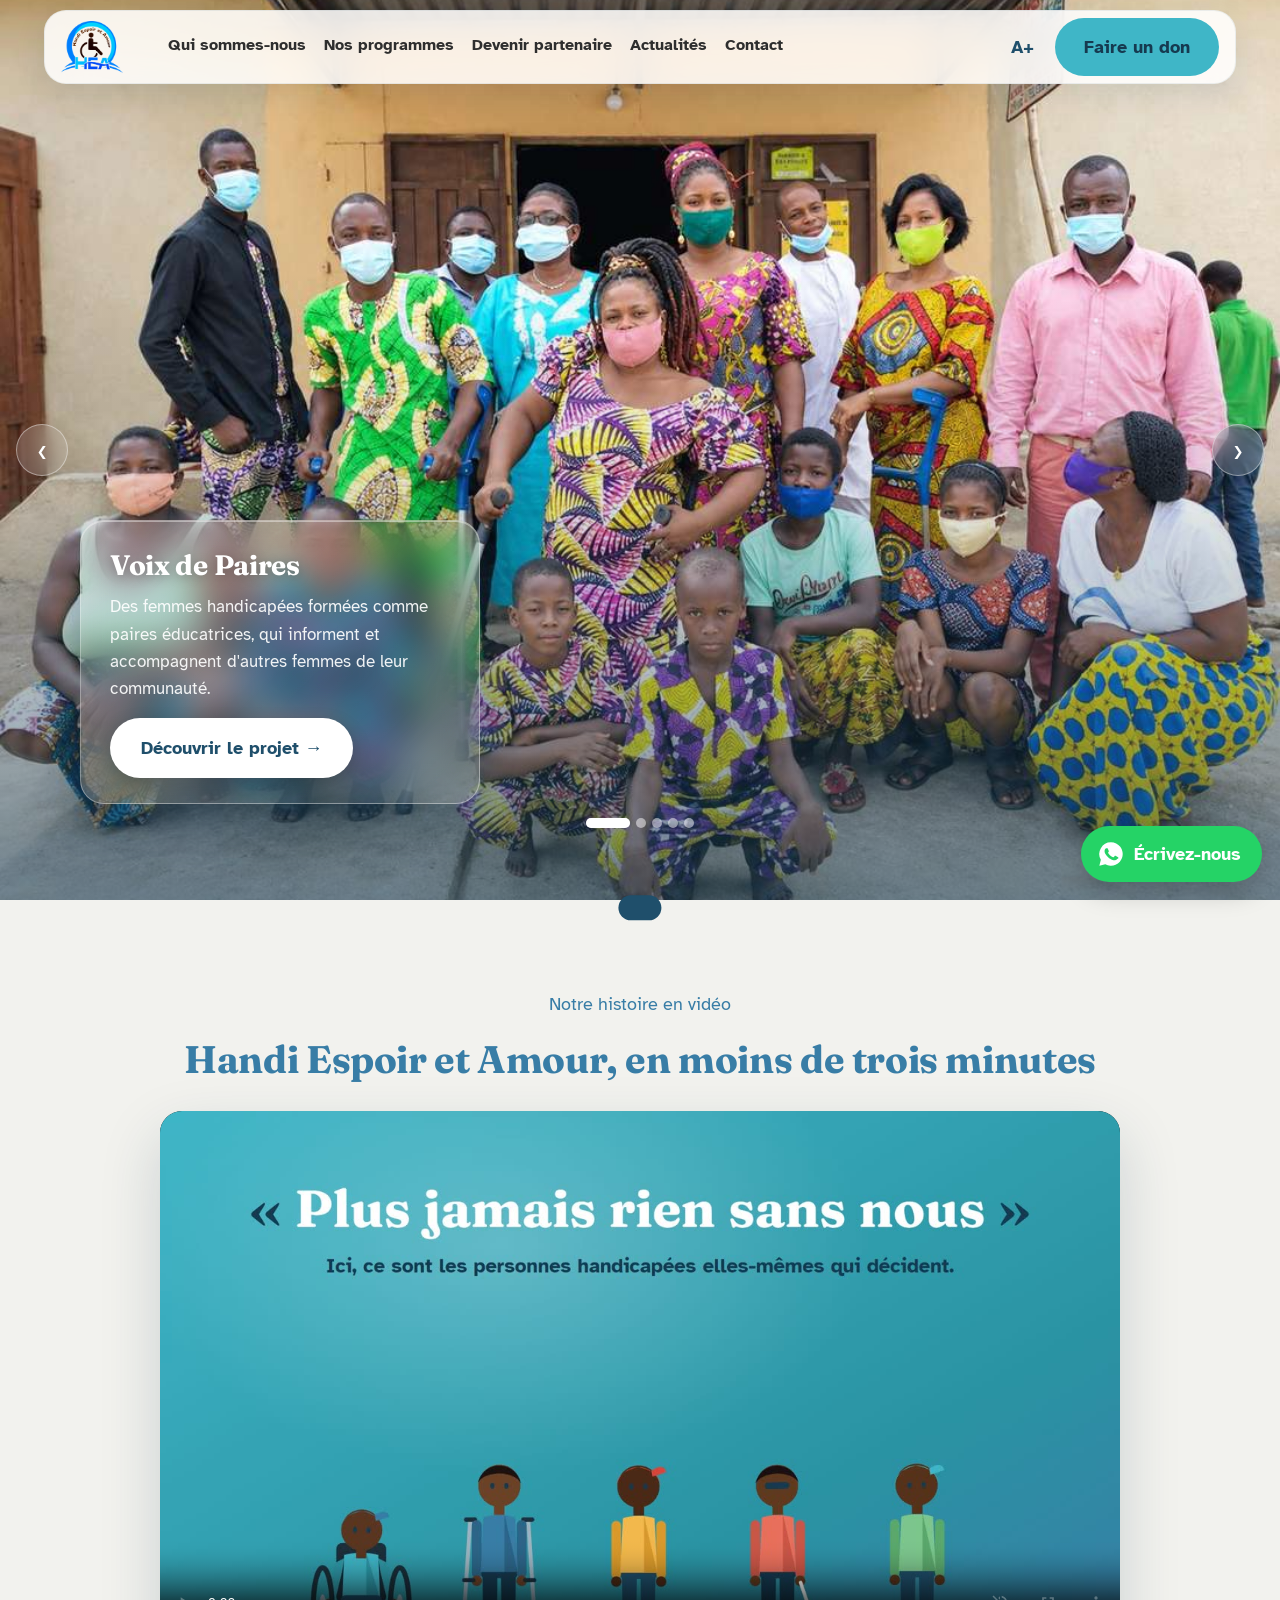
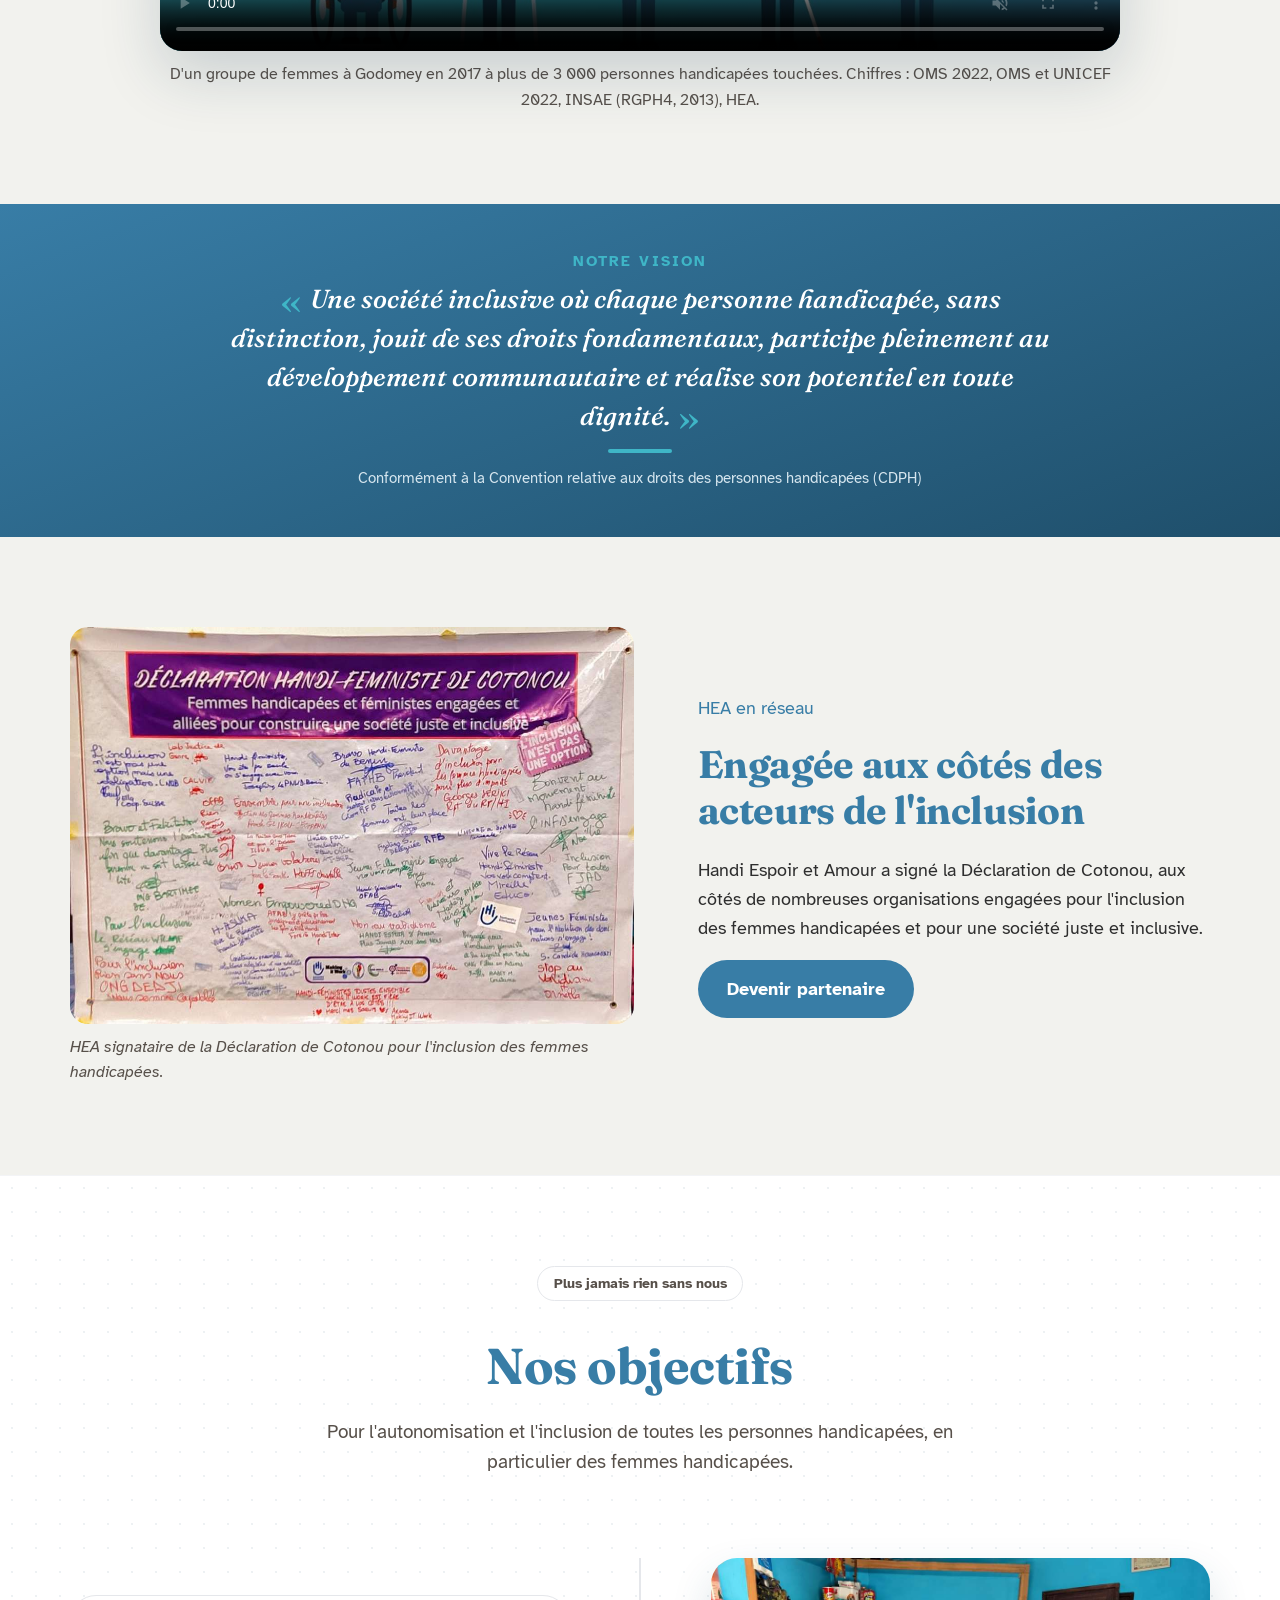
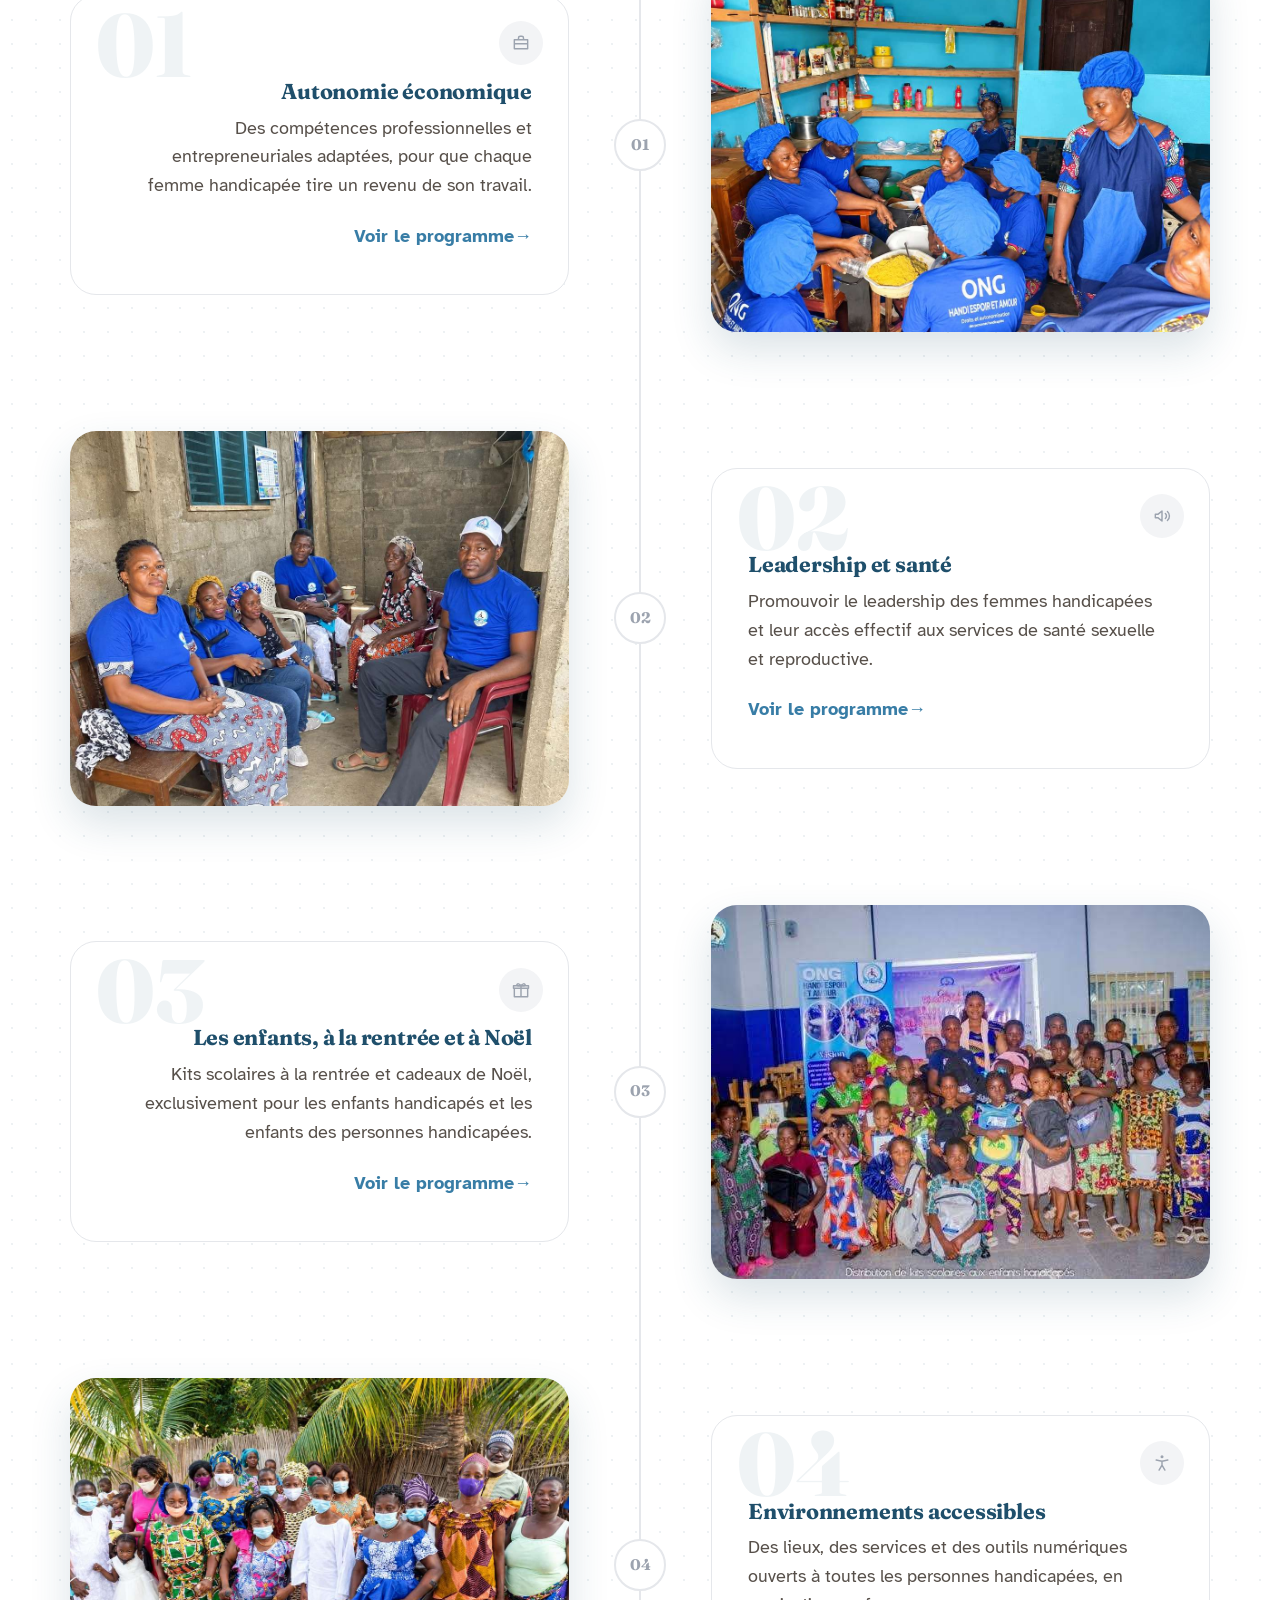
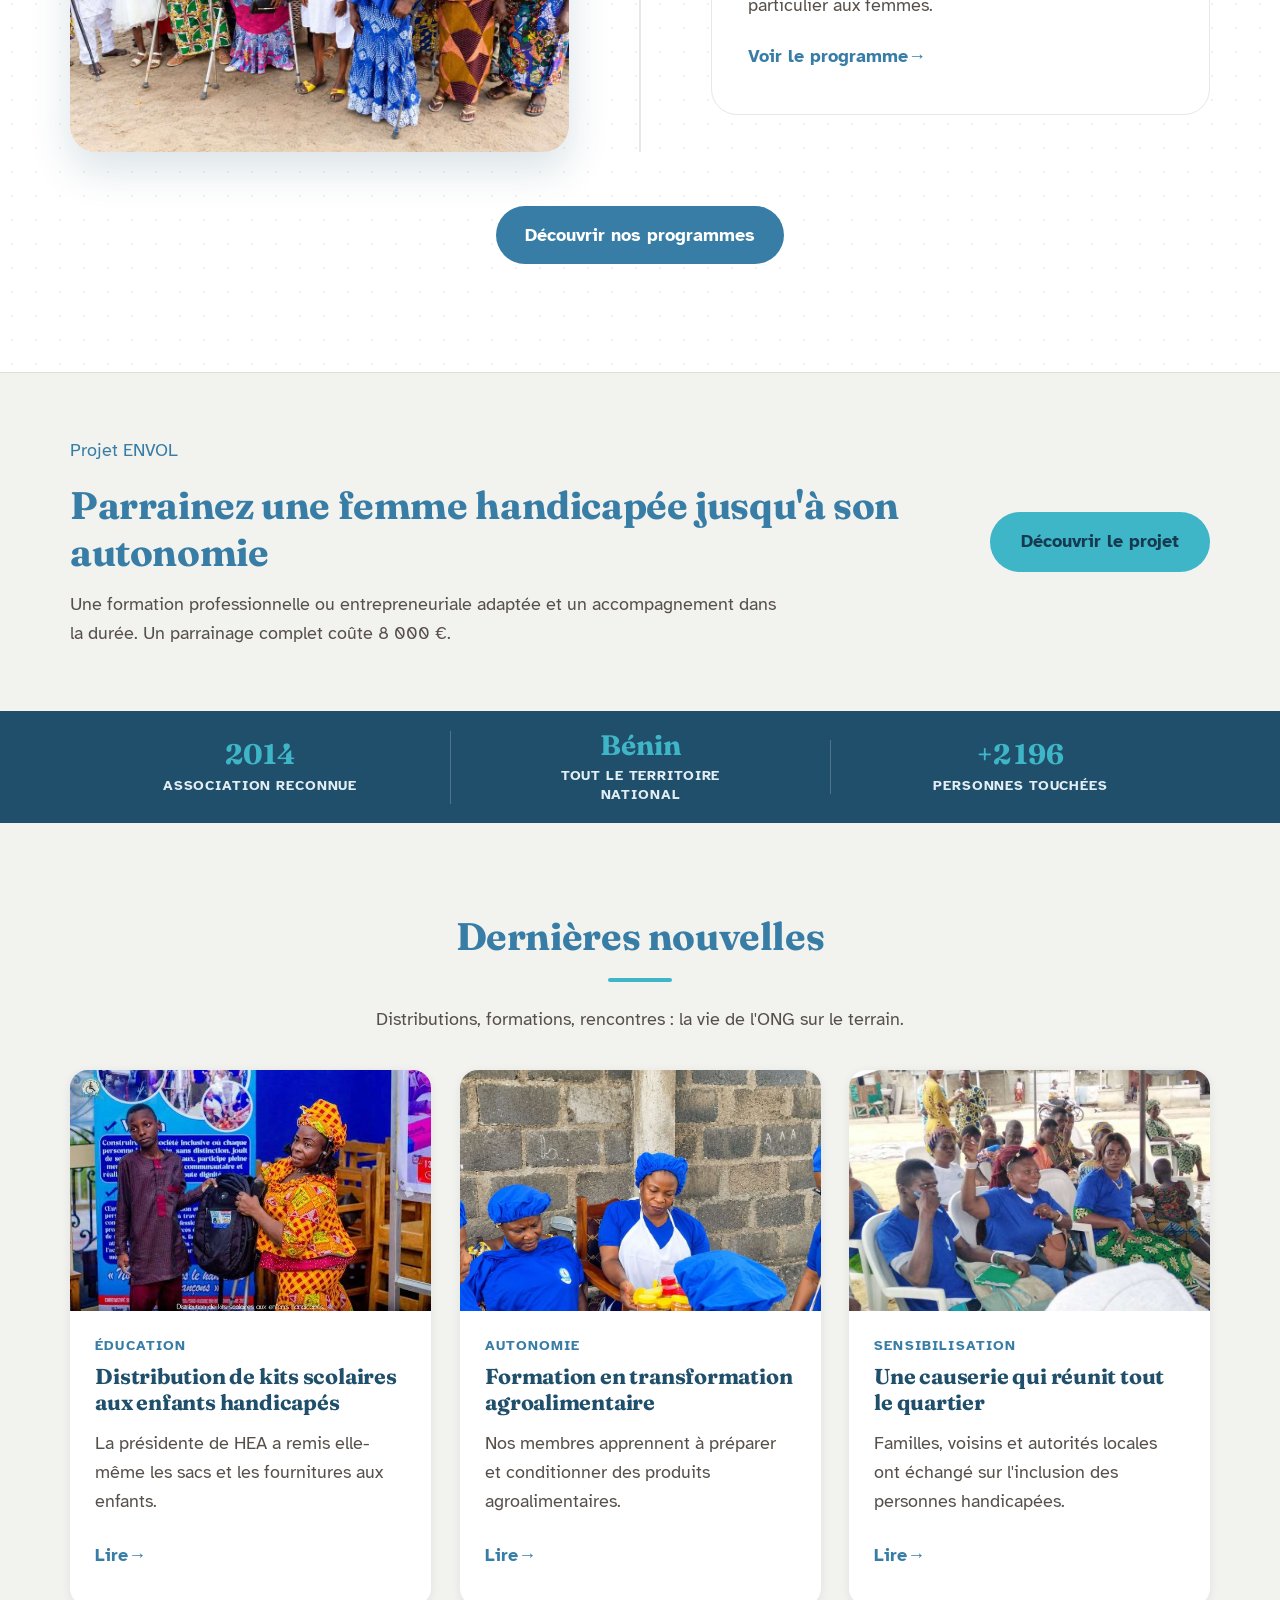
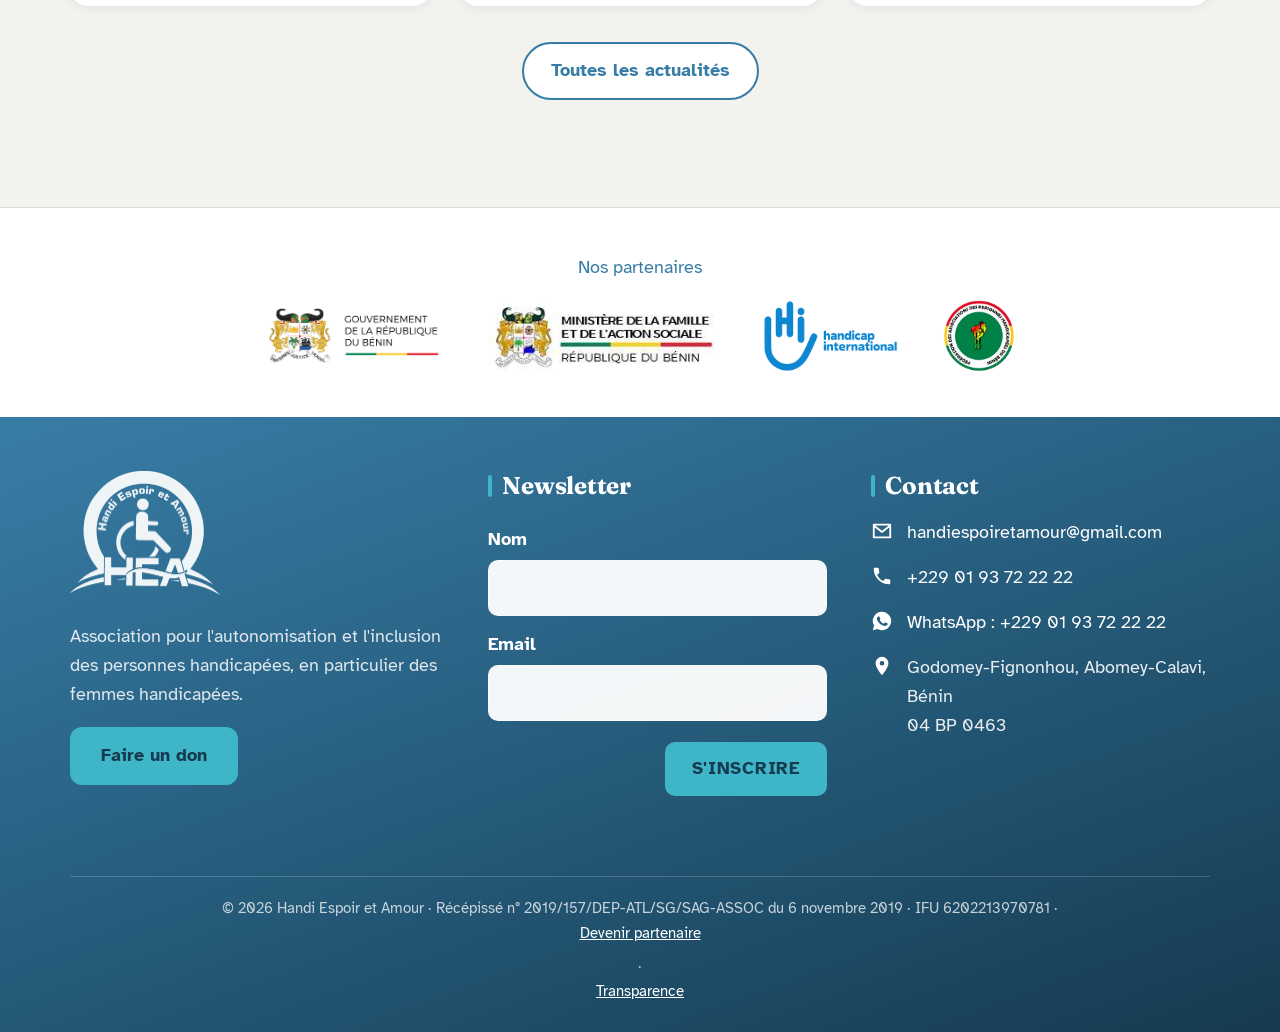
==== commit e4ff87f7: "Barre de chiffres : trois chiffres, sans « premiers pas » Co-Authored-By: Claude Opus 5.5 <noreply@a" ====
--- a/index.html
+++ b/index.html
@@ -19,7 +19,7 @@
 <link rel="preconnect" href="https://fonts.googleapis.com">
 <link rel="preconnect" href="https://fonts.gstatic.com" crossorigin>
 <link href="https://fonts.googleapis.com/css2?family=Atkinson+Hyperlegible:ital,wght@0,400;0,700;1,400&family=Fraunces:ital,opsz,wght@0,9..144,500;0,9..144,700;1,9..144,500&display=swap" rel="stylesheet">
-<link rel="stylesheet" href="hea.css?v=60">
+<link rel="stylesheet" href="hea.css?v=61">
 </head>
 <body class="page-accueil">
 <a class="sauter" href="#contenu">Aller au contenu</a>
@@ -223,7 +223,6 @@
 
 <section class="barre-chiffres revele" aria-label="HEA en chiffres">
   <div class="conteneur barre-chiffres__ligne">
-    <div class="bc"><strong><span data-compteur="2017" data-depart="2000">2017</span></strong><span>premiers pas</span></div>
     <div class="bc"><strong><span data-compteur="2019" data-depart="2000">2019</span></strong><span>association reconnue</span></div>
     <div class="bc"><strong>Bénin</strong><span>tout le territoire national</span></div>
     <div class="bc"><strong>+<span data-compteur="3000" data-milliers>3 000</span></strong><span>personnes touchées</span></div>
--- a/hea.css
+++ b/hea.css
@@ -1015,11 +1015,13 @@
 @media (max-width: 560px) { .whatsapp-flottant { padding: .8em; } .whatsapp-flottant span { display: none; } }
 @media print { .whatsapp-flottant { display: none; } }
 
-/* Barre de chiffres : quatre colonnes égales, chiffre au-dessus du libellé, tout centré, rien ne déborde */
-.barre-chiffres__ligne { display: grid; grid-template-columns: repeat(4, minmax(0, 1fr)); gap: 0; padding-block: 1.1rem; }
+/* Barre de chiffres : trois colonnes égales, chiffre au-dessus du libellé, tout centré, rien ne déborde */
+.barre-chiffres__ligne { display: grid; grid-template-columns: repeat(3, minmax(0, 1fr)); gap: 0; padding-block: 1.1rem; }
 .bc { flex-direction: column; align-items: center; justify-content: center; text-align: center; gap: .4rem; padding-inline: .8rem; min-width: 0; }
 .bc > span { white-space: normal; line-height: 1.3; font-size: .8rem; max-width: 22ch; }
 @media (max-width: 820px) {
-  .barre-chiffres__ligne { grid-template-columns: repeat(2, minmax(0, 1fr)); row-gap: 1rem; }
-  .bc:nth-child(3) { border-left: 0; }
-}
+  .barre-chiffres__ligne { grid-template-columns: repeat(3, minmax(0, 1fr)); row-gap: 1rem; }
+  .bc { padding-inline: .4rem; }
+  .bc:nth-child(3) { border-left: 1px solid rgba(255,255,255,.22); }
+  .bc > span { font-size: .7rem; }
+}
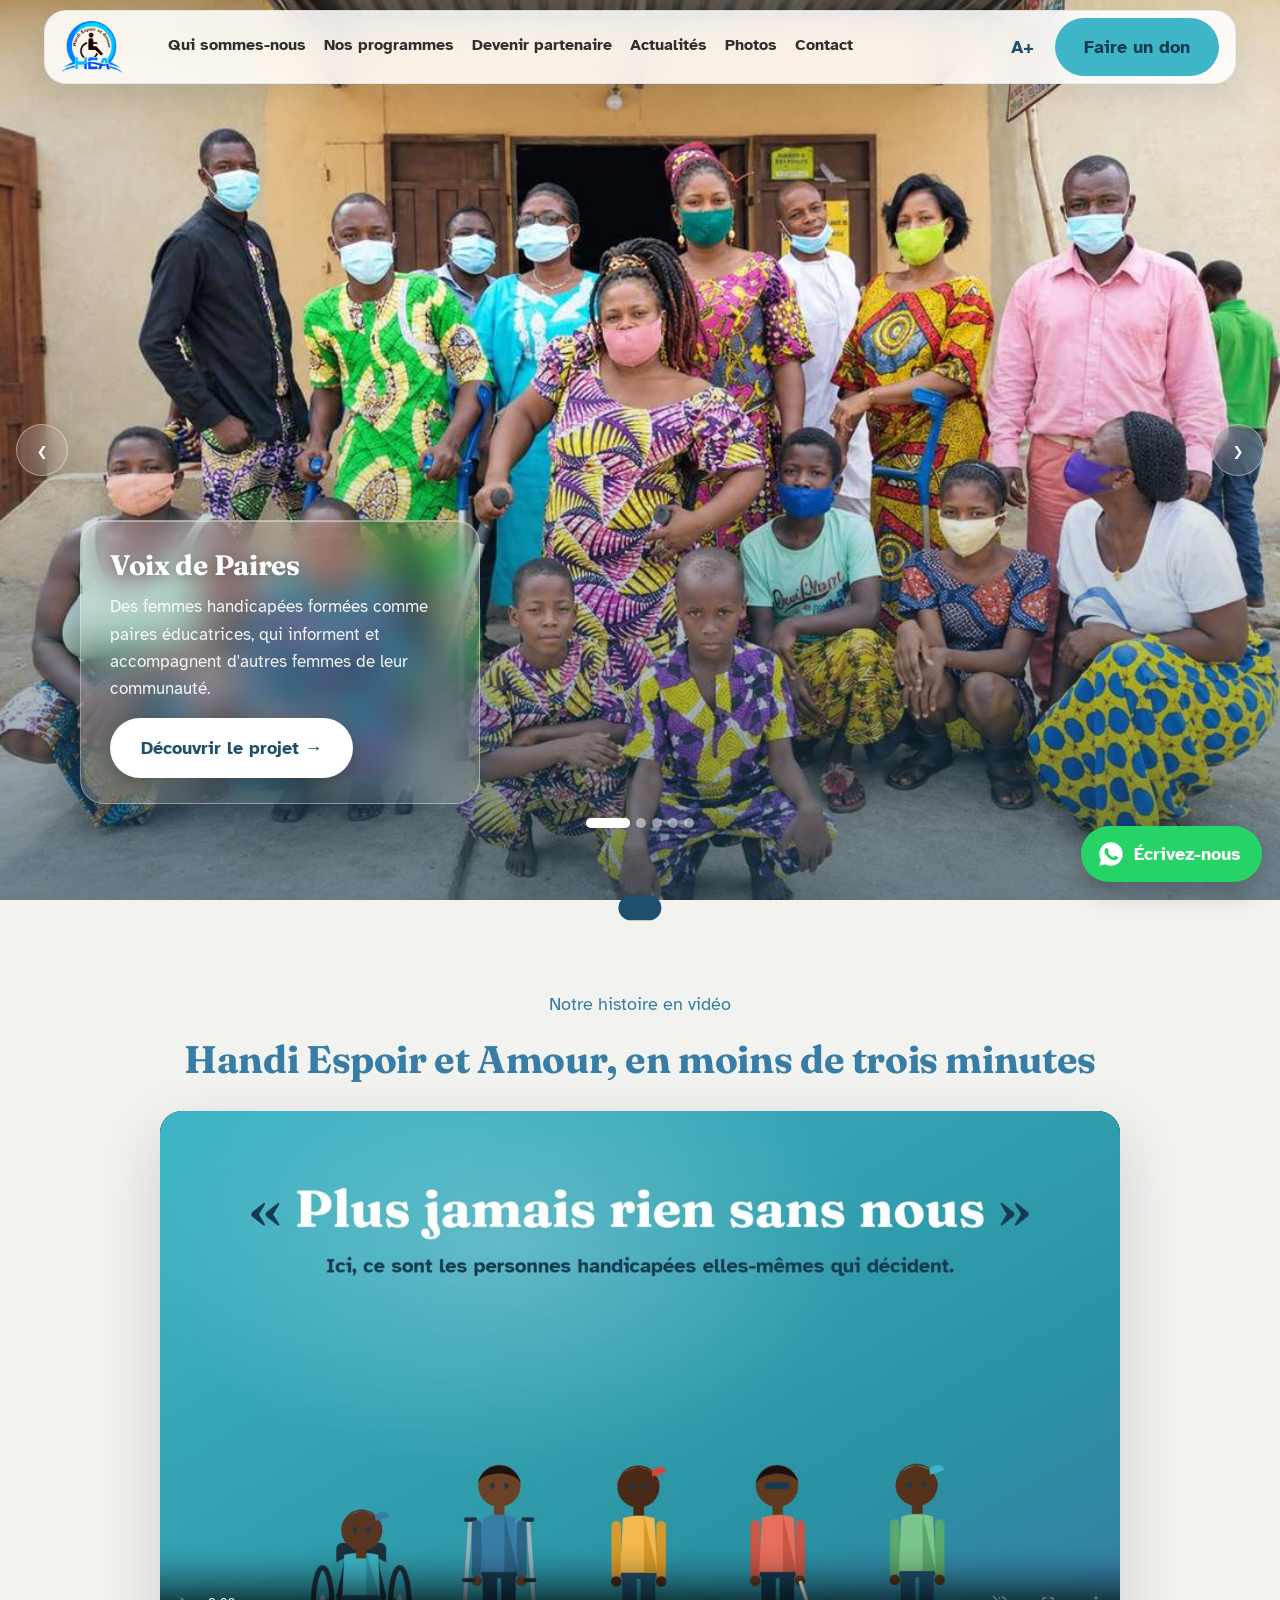
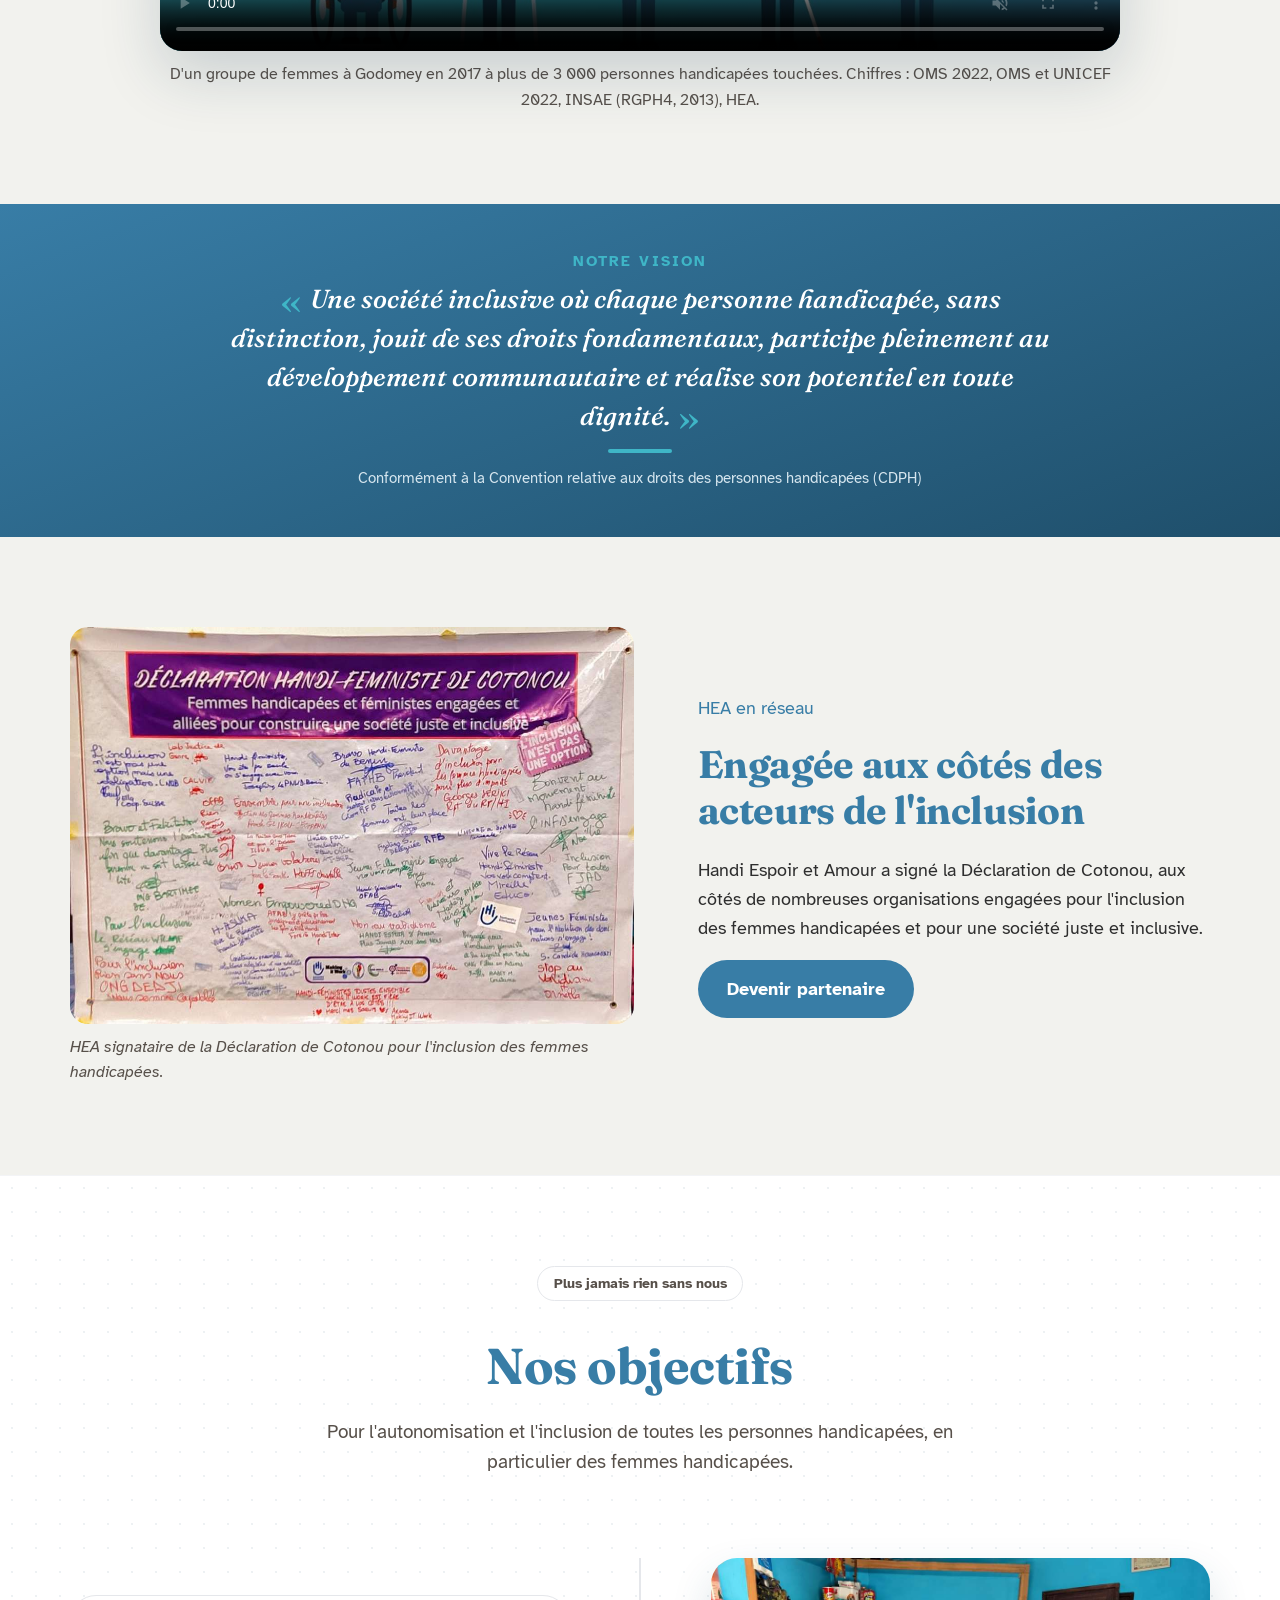
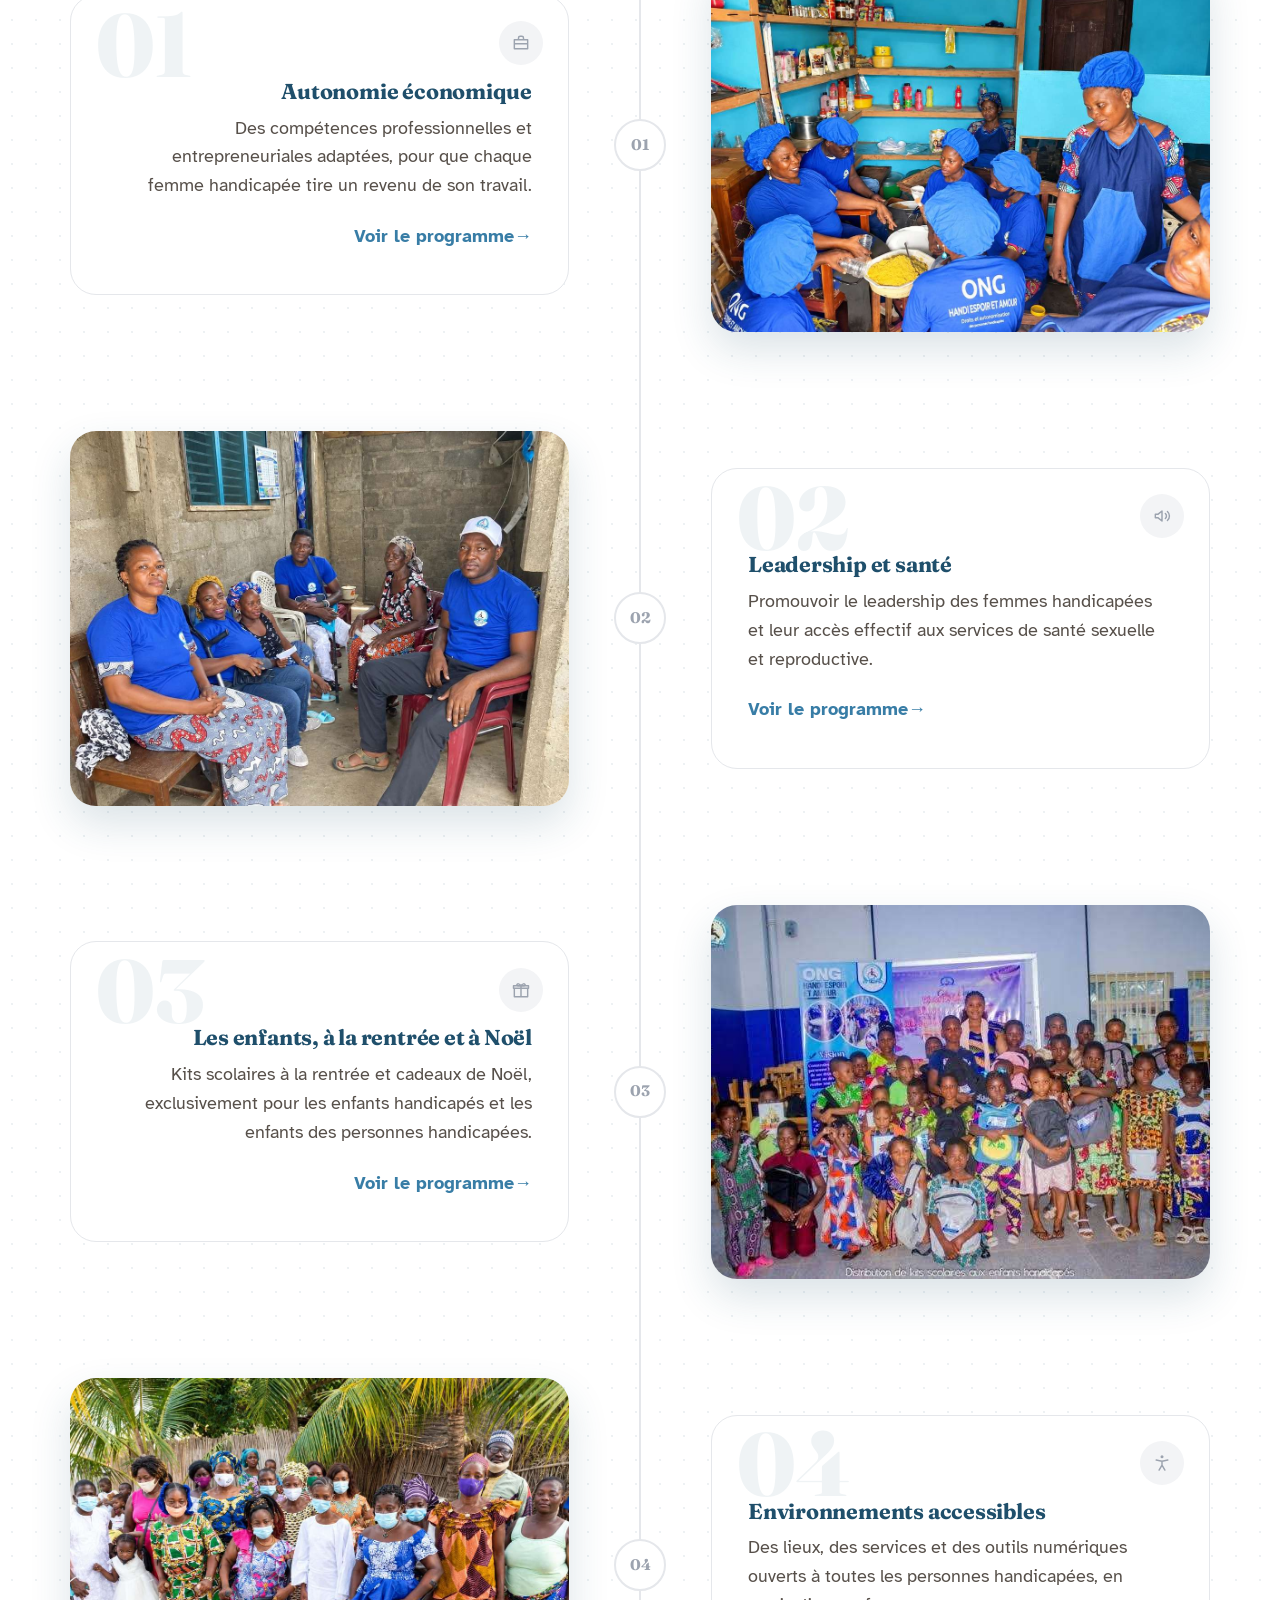
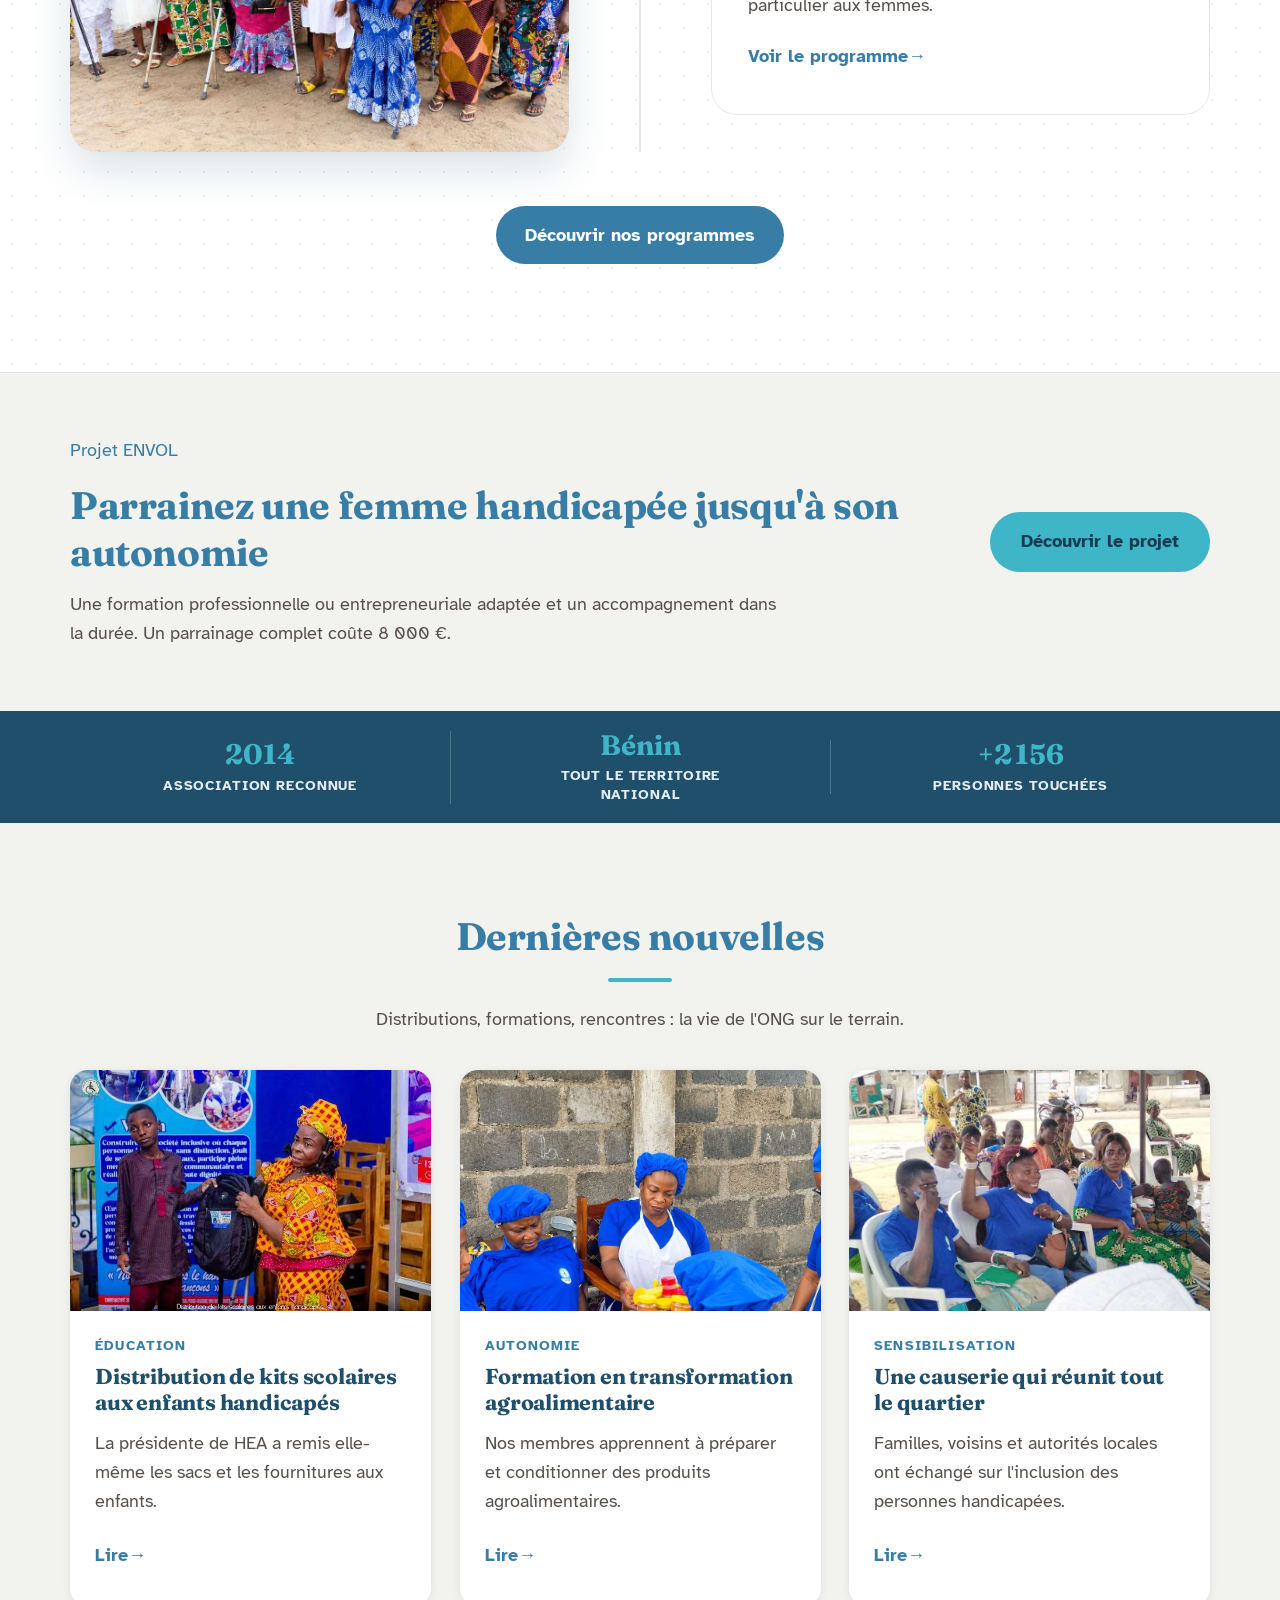
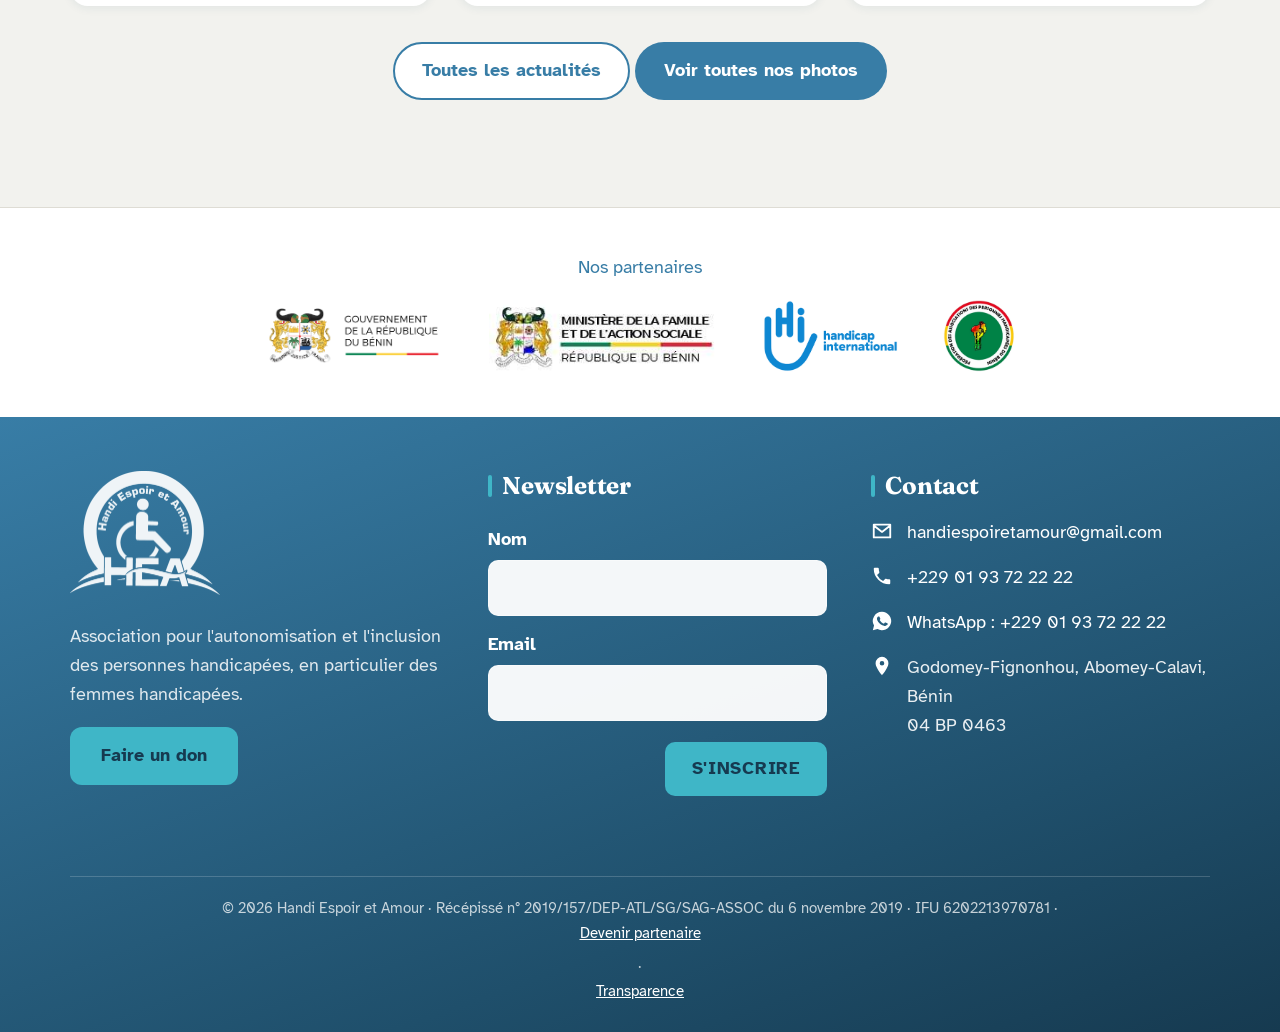
==== commit 9c6a53be: "Galerie photos dans le menu principal et sur l'accueil Co-Authored-By: Claude Opus 5.5 <noreply@anth" ====
--- a/index.html
+++ b/index.html
@@ -34,6 +34,7 @@
       <a href="programmes.html" data-page="programmes">Nos programmes</a>
       <a href="partenaires.html" data-page="partenaires">Devenir partenaire</a>
       <a href="actualites.html" data-page="actualites">Actualités</a>
+      <a href="galerie.html" data-page="galerie">Photos</a>
       <a href="contact.html" data-page="contact">Contact</a>
     </nav>
     <div class="entete__outils">
@@ -249,7 +250,7 @@
         <div class="carte__corps"><span class="carte__etiquette">Sensibilisation</span><h3>Une causerie qui réunit tout le quartier</h3><p>Familles, voisins et autorités locales ont échangé sur l'inclusion des personnes handicapées.</p><span class="lien-fleche">Lire</span></div>
       </a>
     </div>
-    <p class="centre" style="margin-top:2rem"><a class="bouton bouton--contour" href="actualites.html">Toutes les actualités</a></p>
+    <p class="centre" style="margin-top:2rem"><a class="bouton bouton--contour" href="actualites.html">Toutes les actualités</a> <a class="bouton bouton--bleu" href="galerie.html">Voir toutes nos photos</a></p>
   </div>
 </section>
 
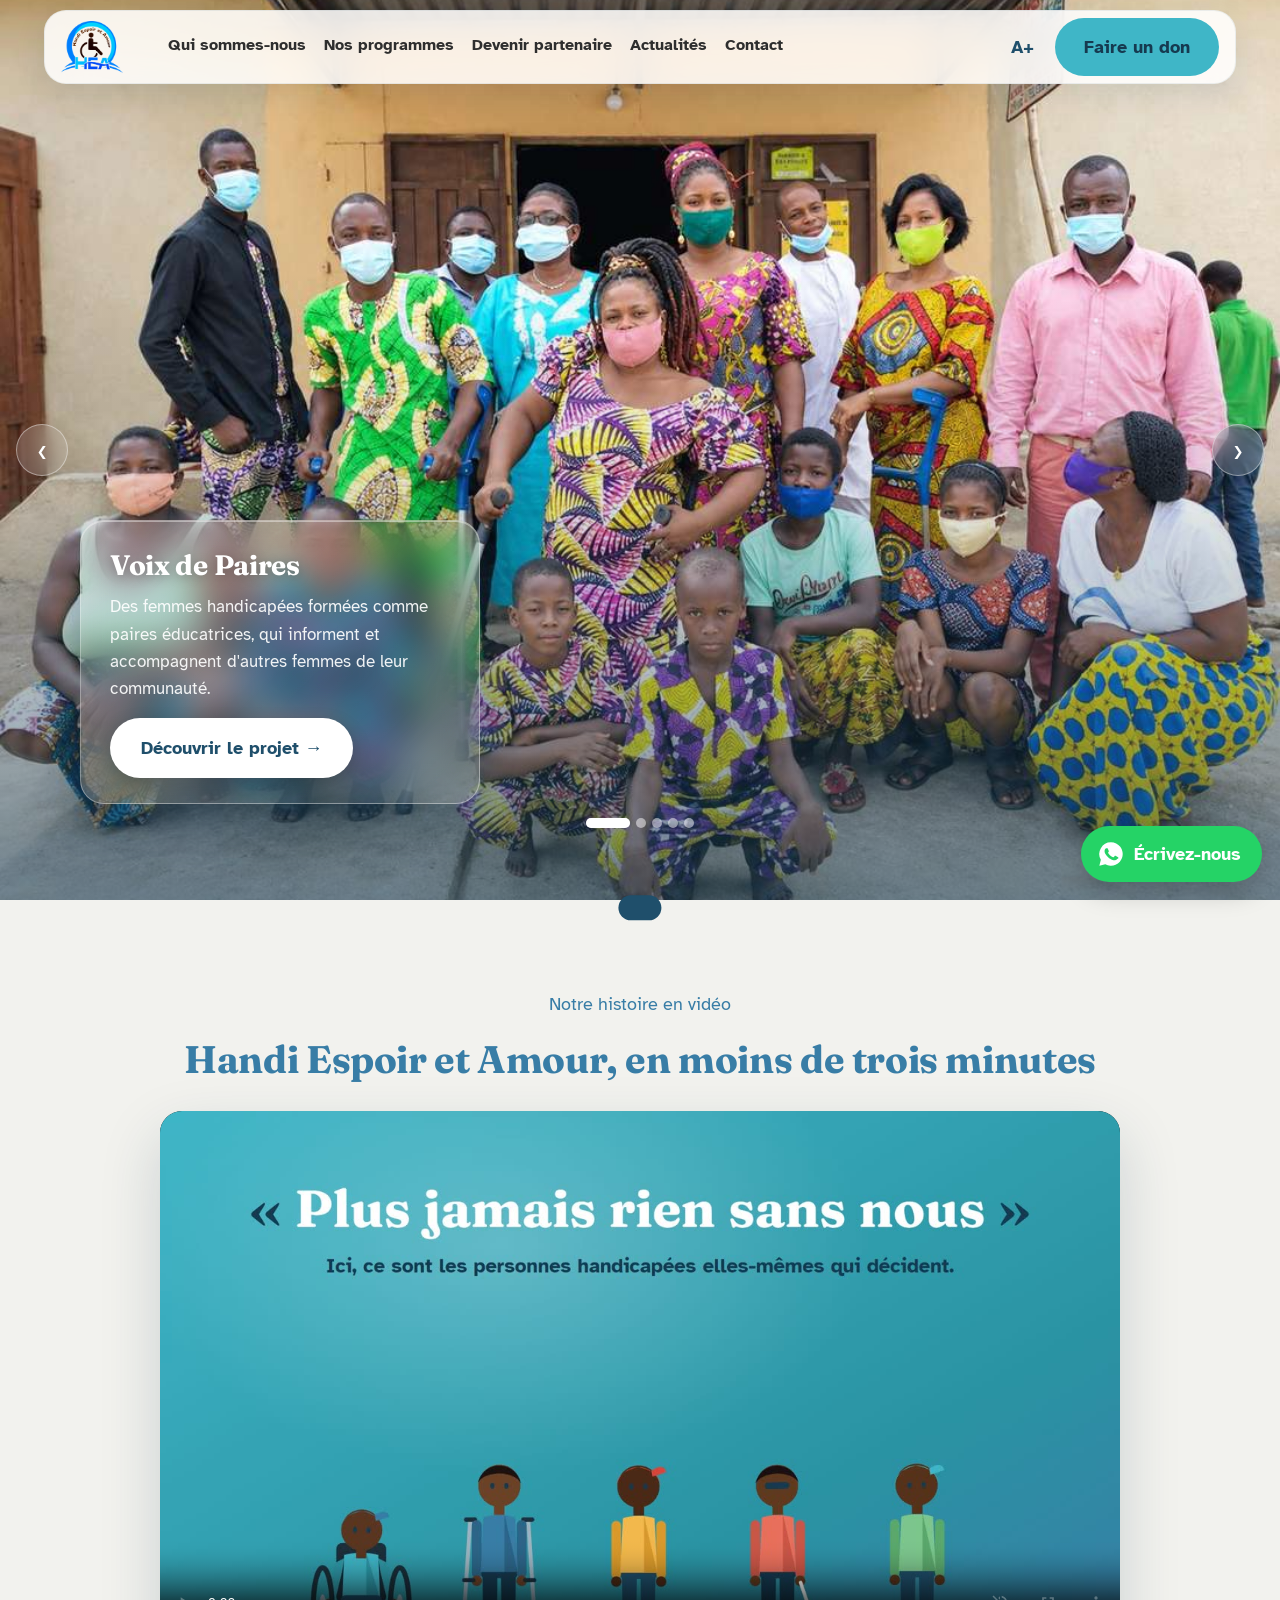
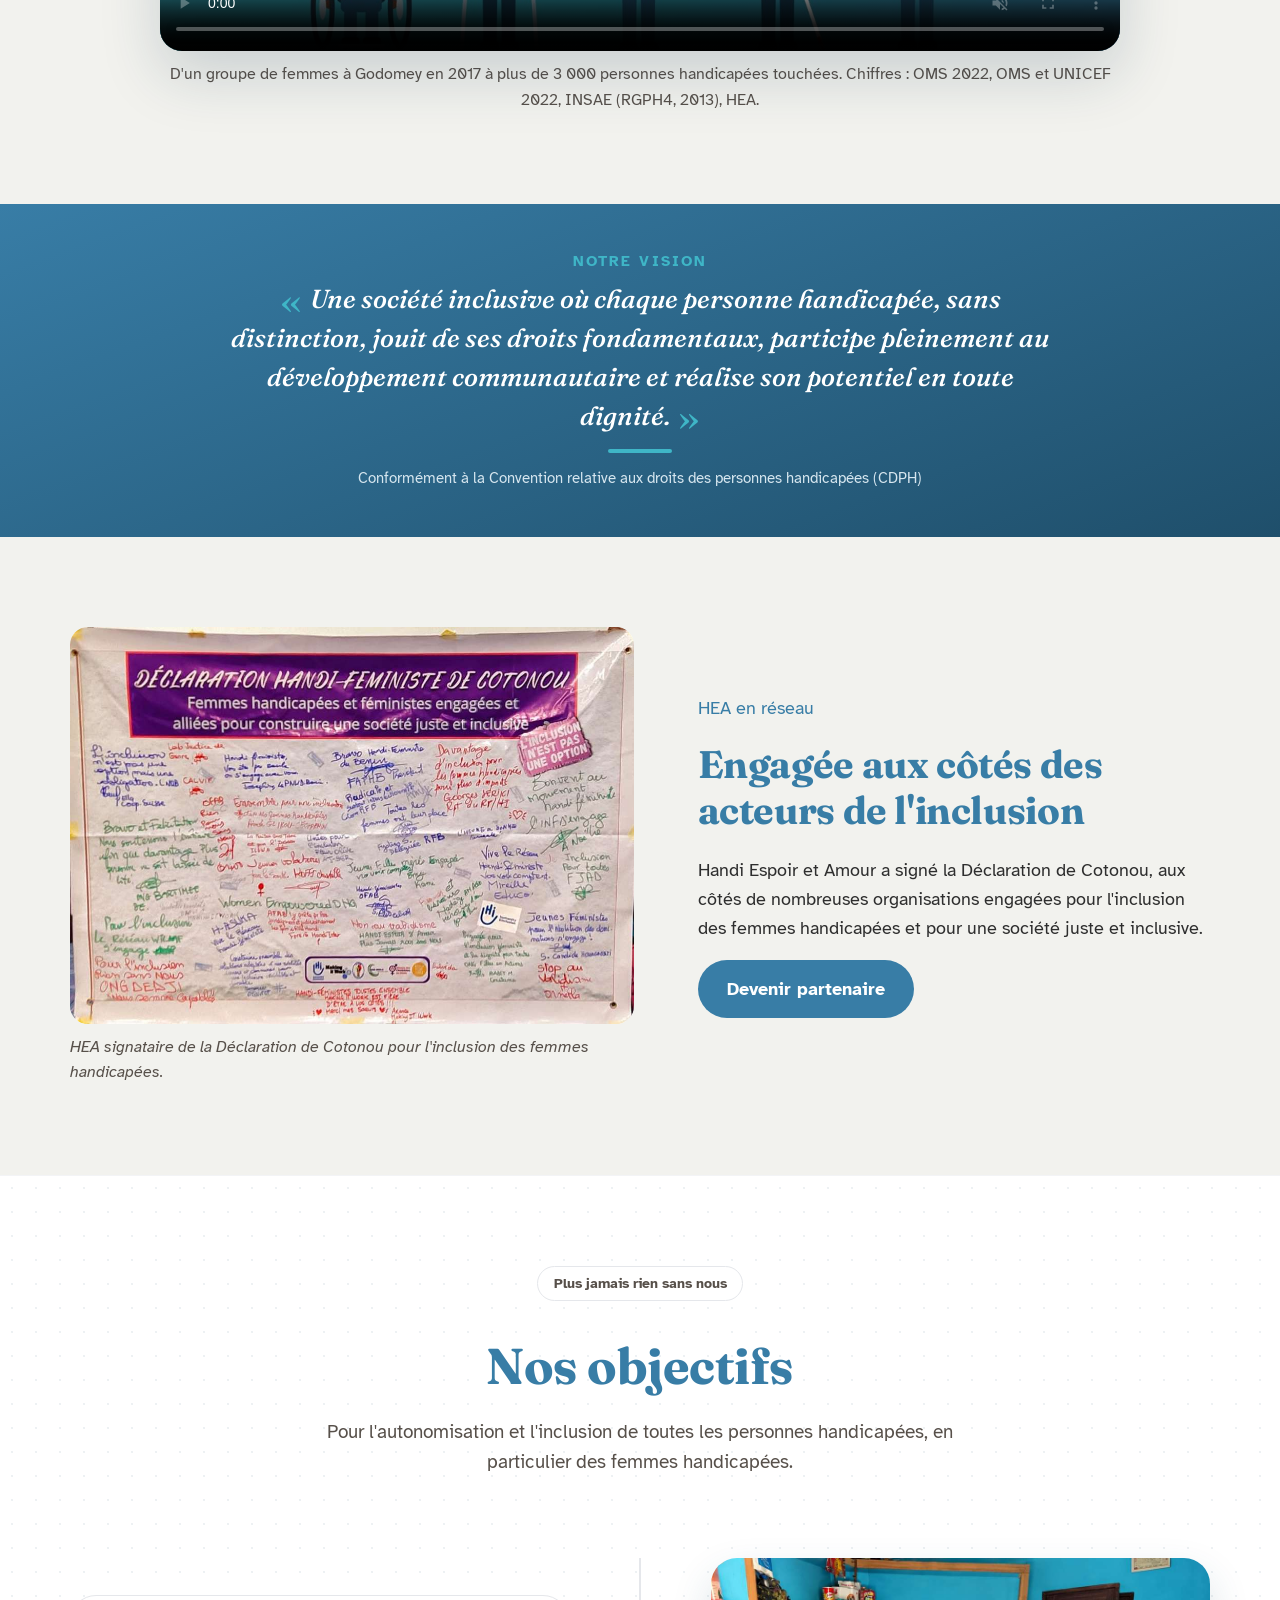
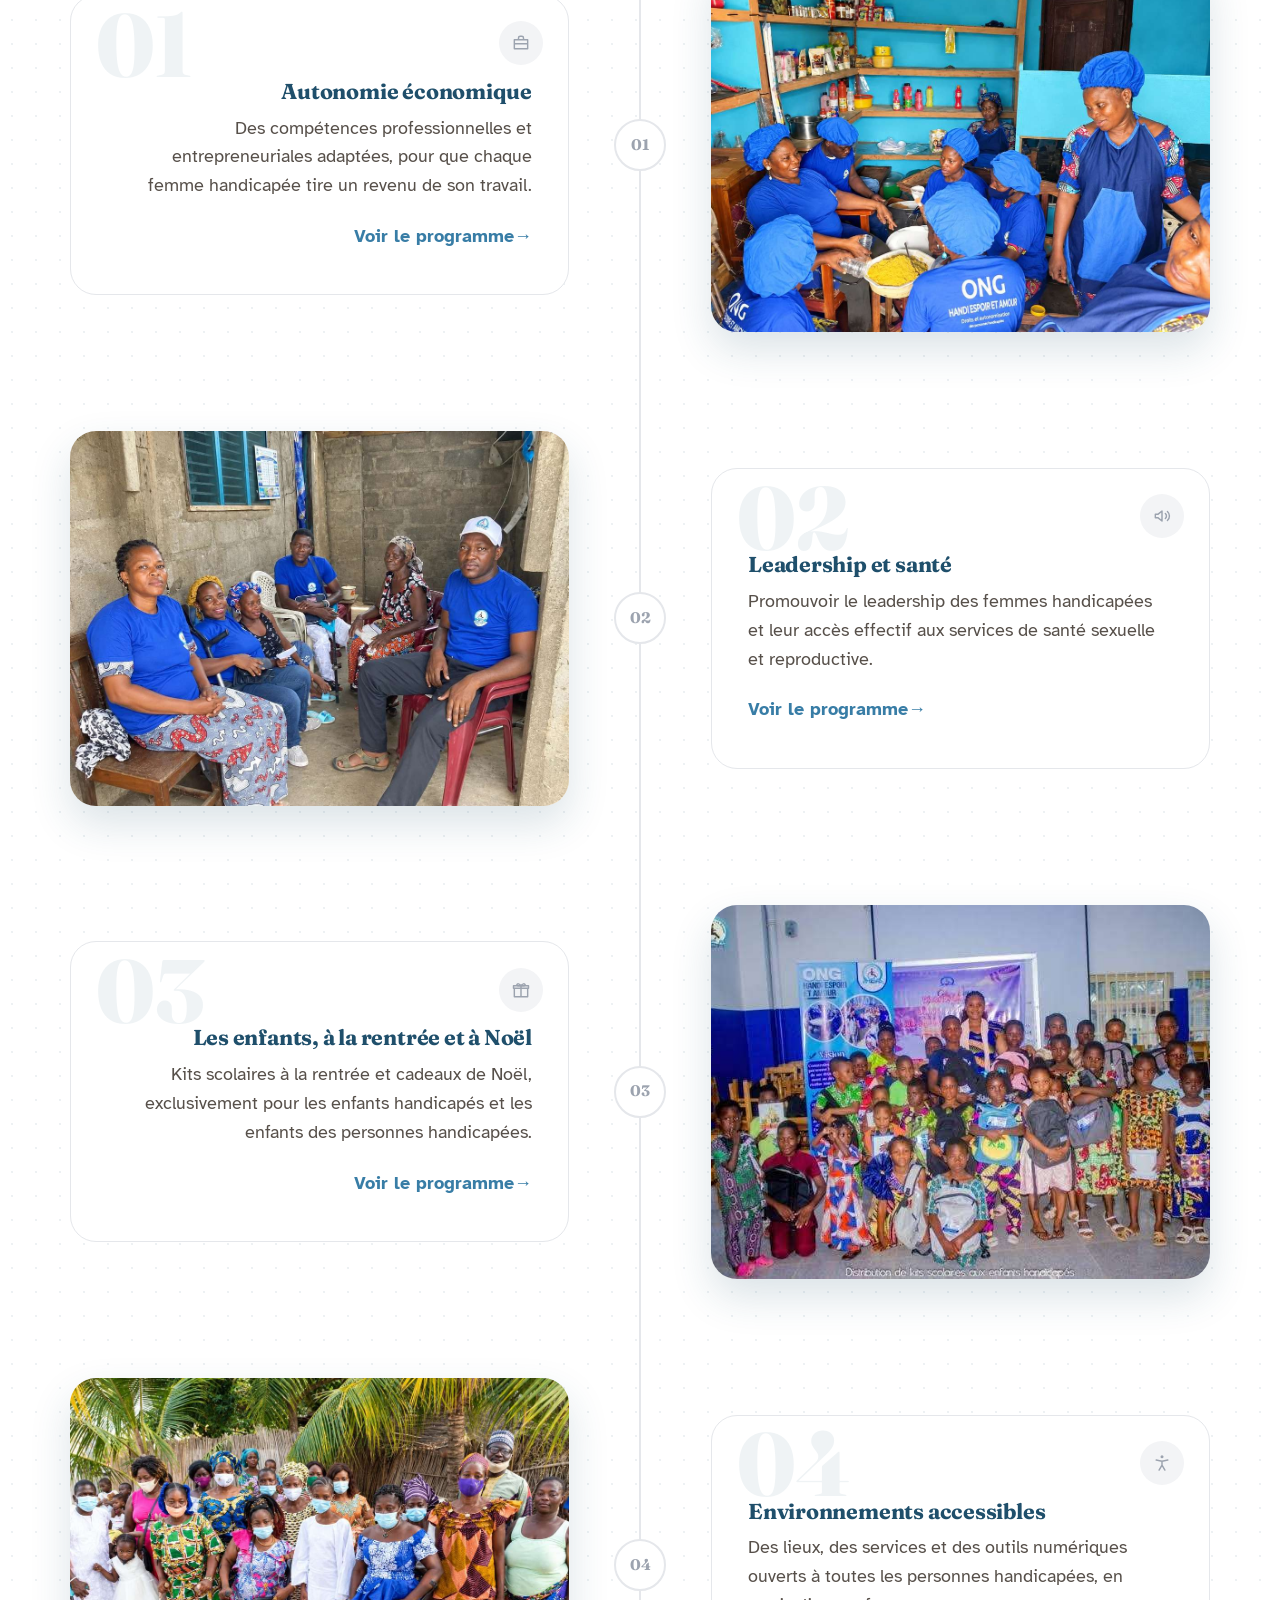
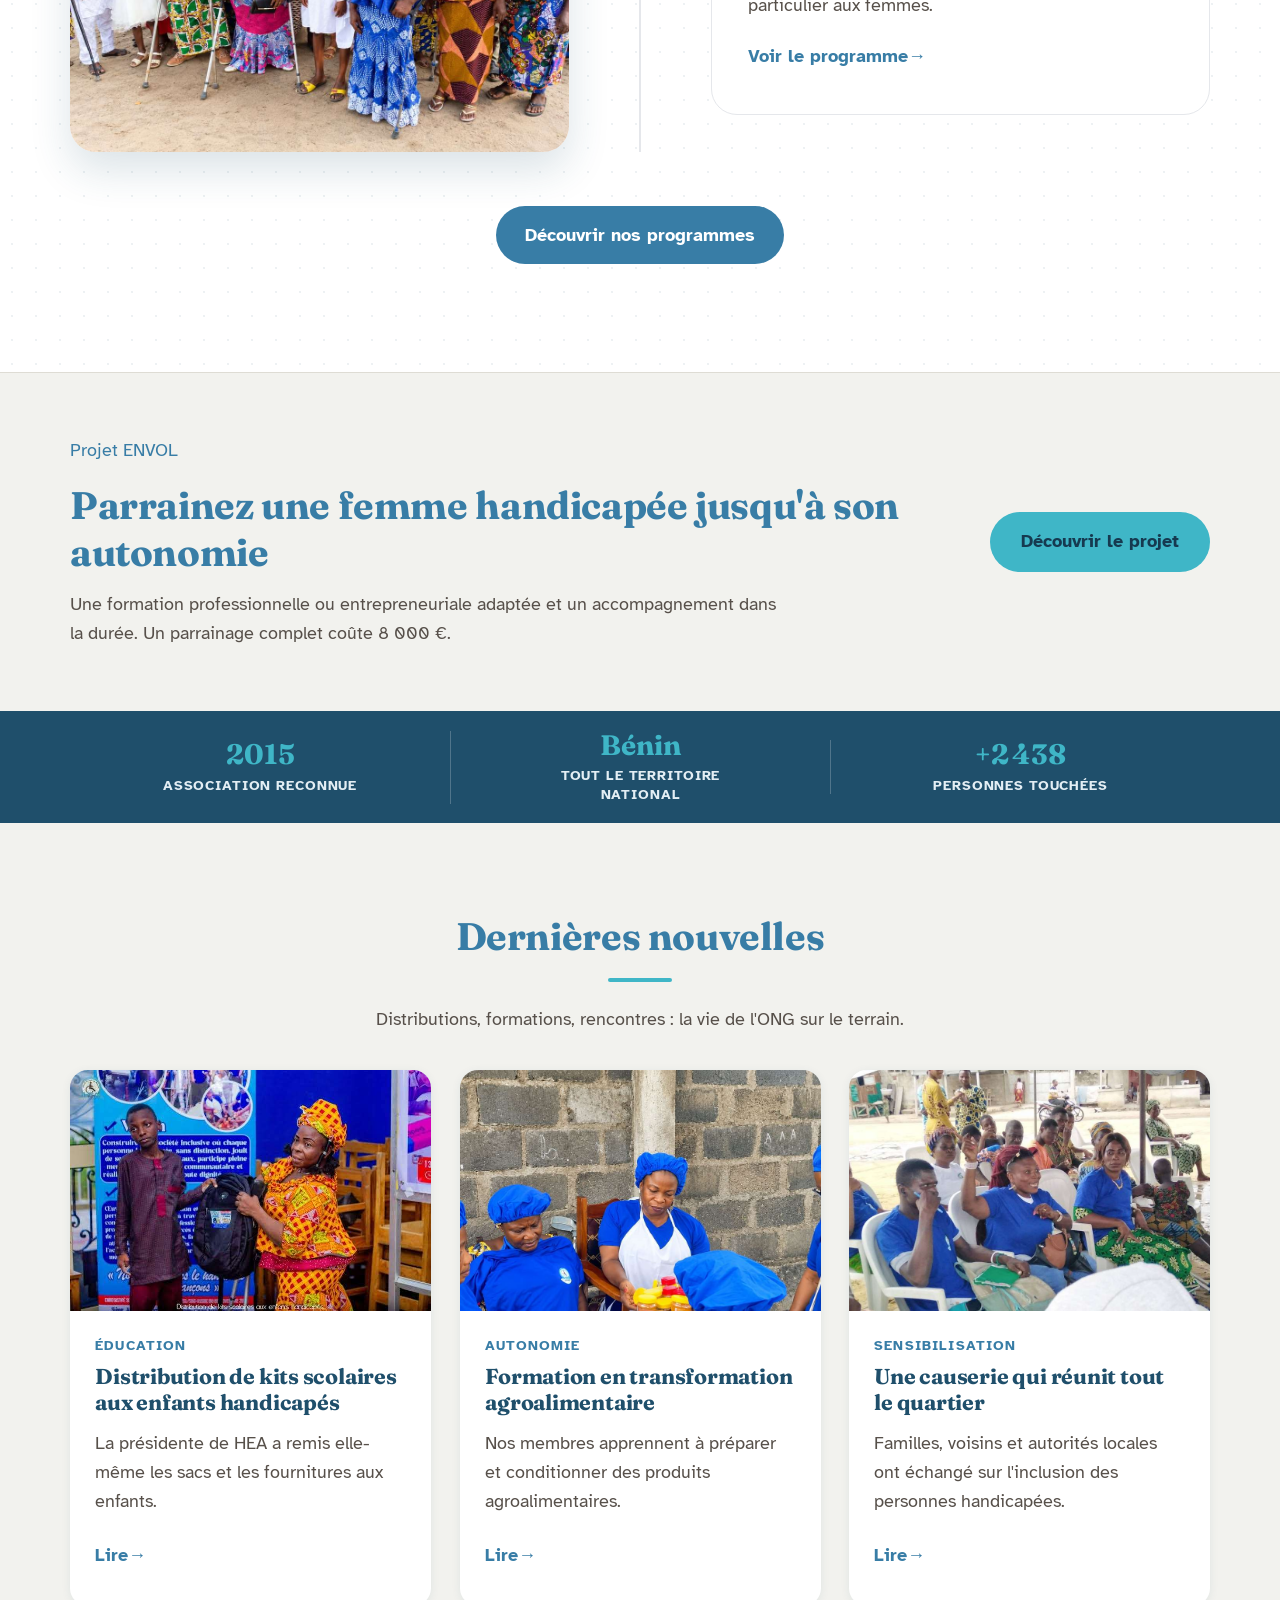
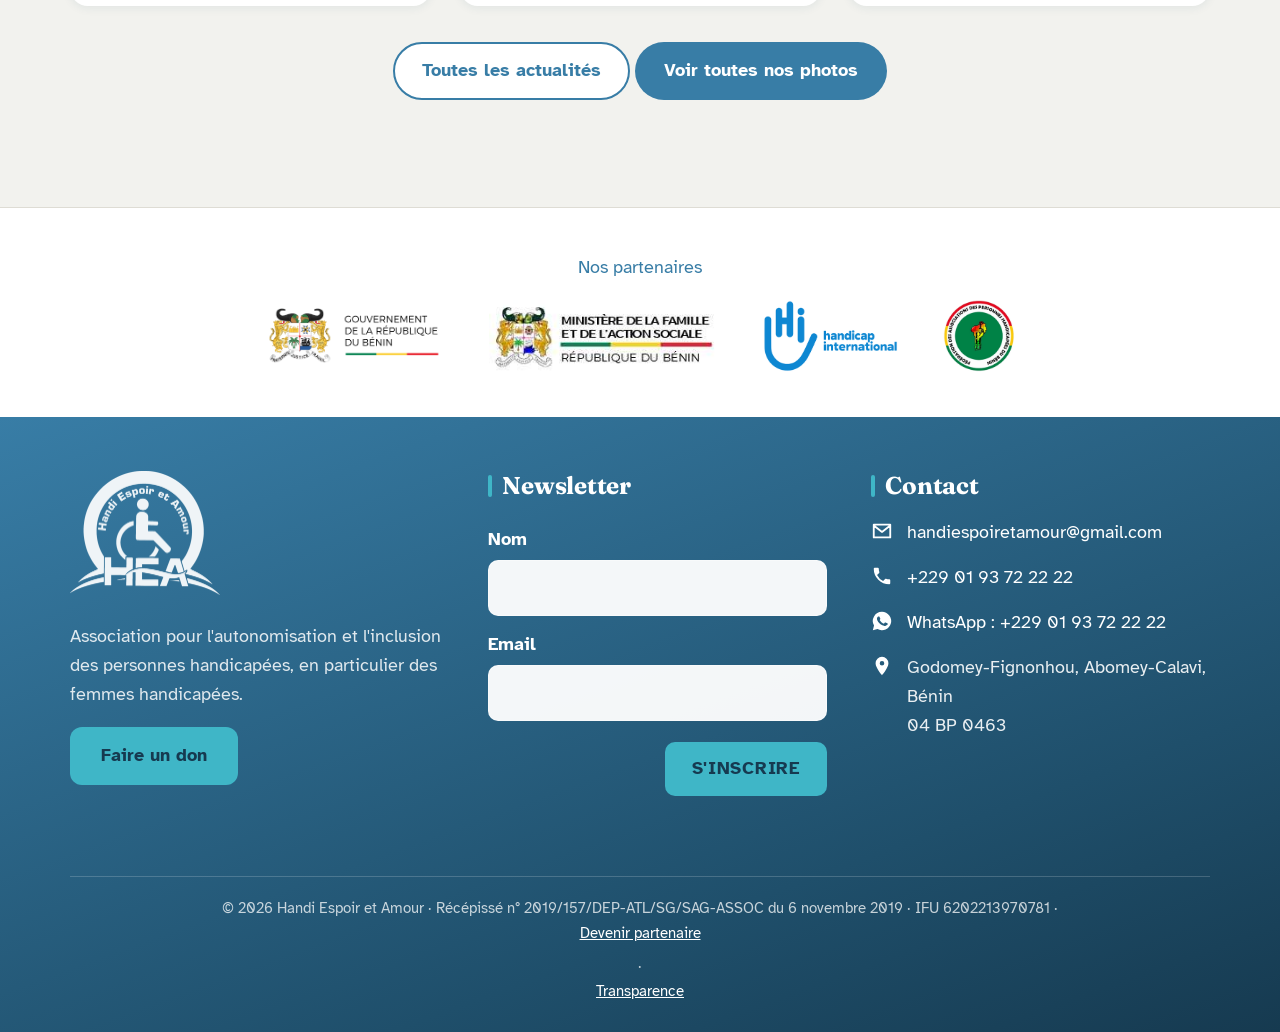
==== commit 15ee4952: "Galerie d'événements déplacée dans Actualités, menu raccourci Co-Authored-By: Claude Opus 5.5 <norep" ====
--- a/index.html
+++ b/index.html
@@ -34,7 +34,6 @@
       <a href="programmes.html" data-page="programmes">Nos programmes</a>
       <a href="partenaires.html" data-page="partenaires">Devenir partenaire</a>
       <a href="actualites.html" data-page="actualites">Actualités</a>
-      <a href="galerie.html" data-page="galerie">Photos</a>
       <a href="contact.html" data-page="contact">Contact</a>
     </nav>
     <div class="entete__outils">
@@ -52,7 +51,6 @@
       <a href="programmes.html">Nos programmes</a>
       <a href="partenaires.html">Devenir partenaire</a>
       <a href="actualites.html">Actualités</a>
-      <a href="galerie.html">Galerie photos</a>
       <a href="transparence.html">Transparence</a>
       <a href="donner.html">Faire un don</a>
       <a href="contact.html">Contact et bénévolat</a>
@@ -250,7 +248,7 @@
         <div class="carte__corps"><span class="carte__etiquette">Sensibilisation</span><h3>Une causerie qui réunit tout le quartier</h3><p>Familles, voisins et autorités locales ont échangé sur l'inclusion des personnes handicapées.</p><span class="lien-fleche">Lire</span></div>
       </a>
     </div>
-    <p class="centre" style="margin-top:2rem"><a class="bouton bouton--contour" href="actualites.html">Toutes les actualités</a> <a class="bouton bouton--bleu" href="galerie.html">Voir toutes nos photos</a></p>
+    <p class="centre" style="margin-top:2rem"><a class="bouton bouton--contour" href="actualites.html">Toutes les actualités</a> <a class="bouton bouton--bleu" href="actualites.html#galerie">Voir toutes nos photos</a></p>
   </div>
 </section>
 
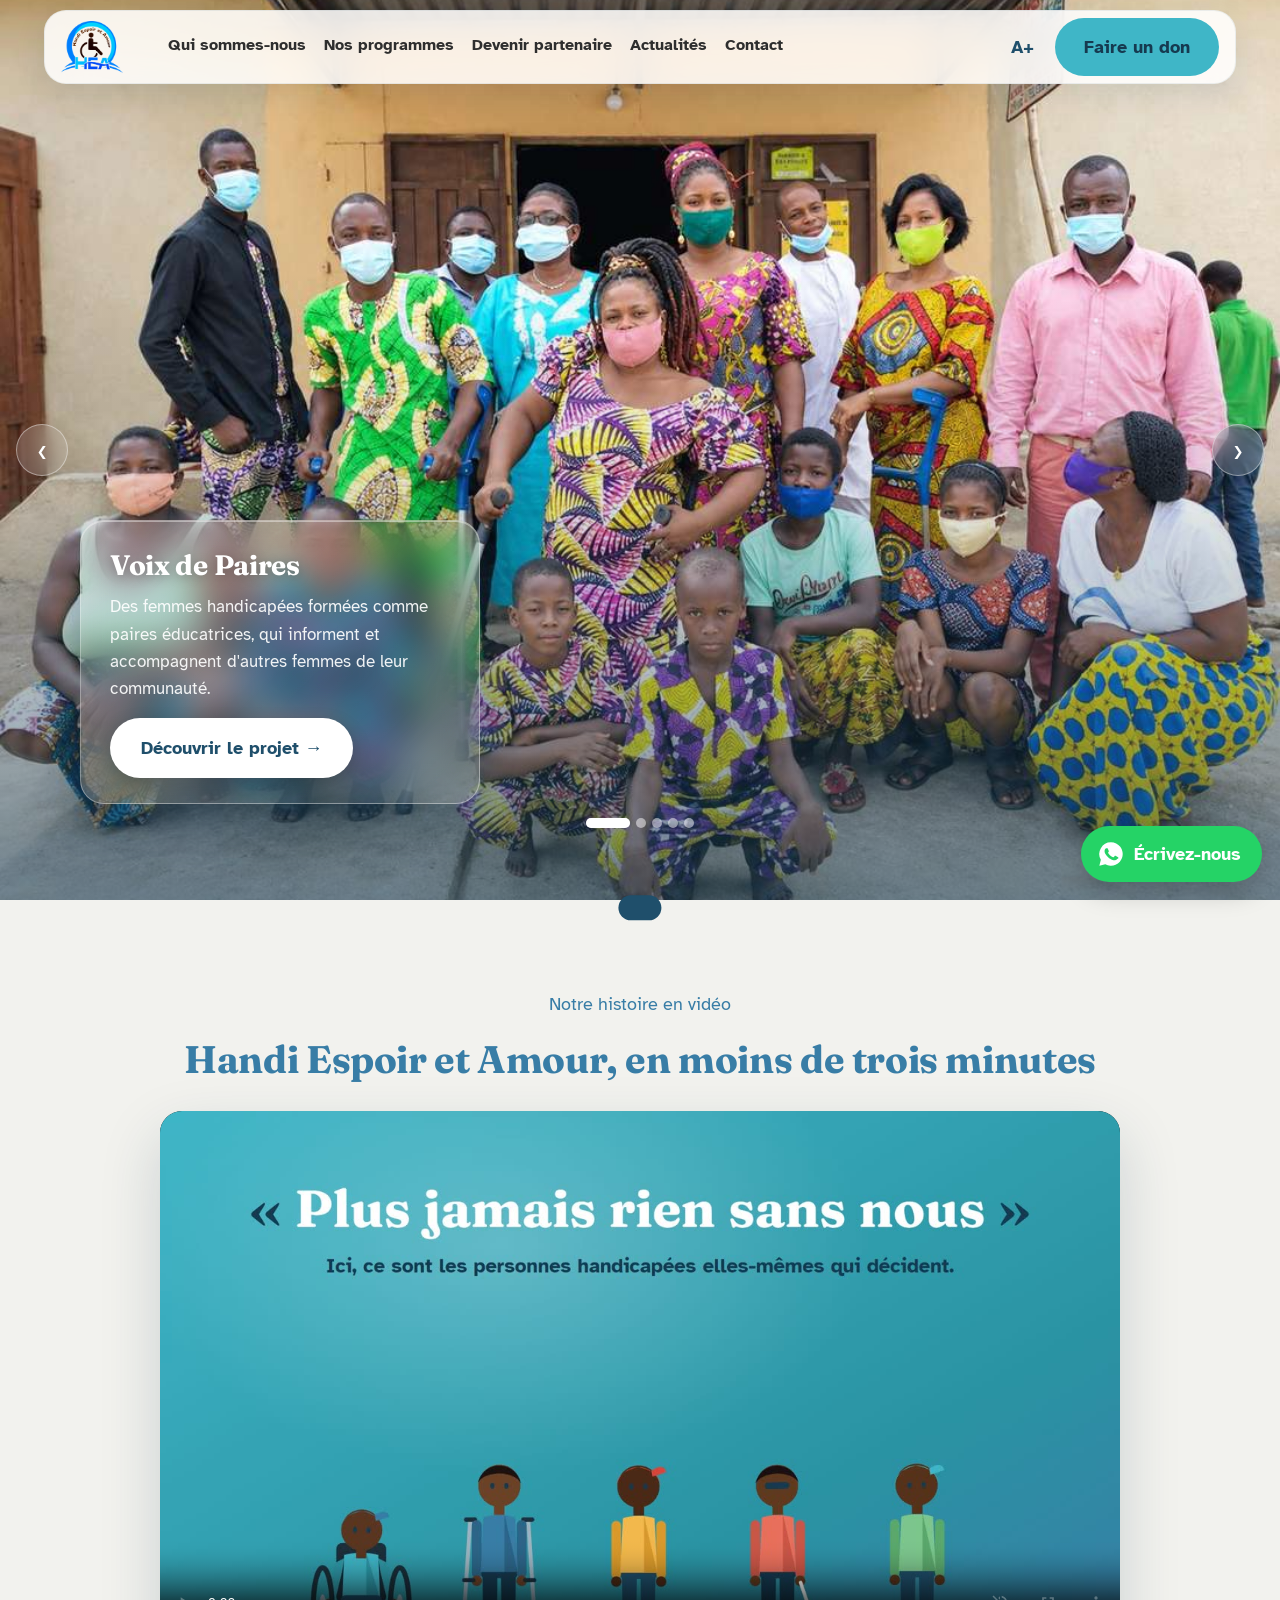
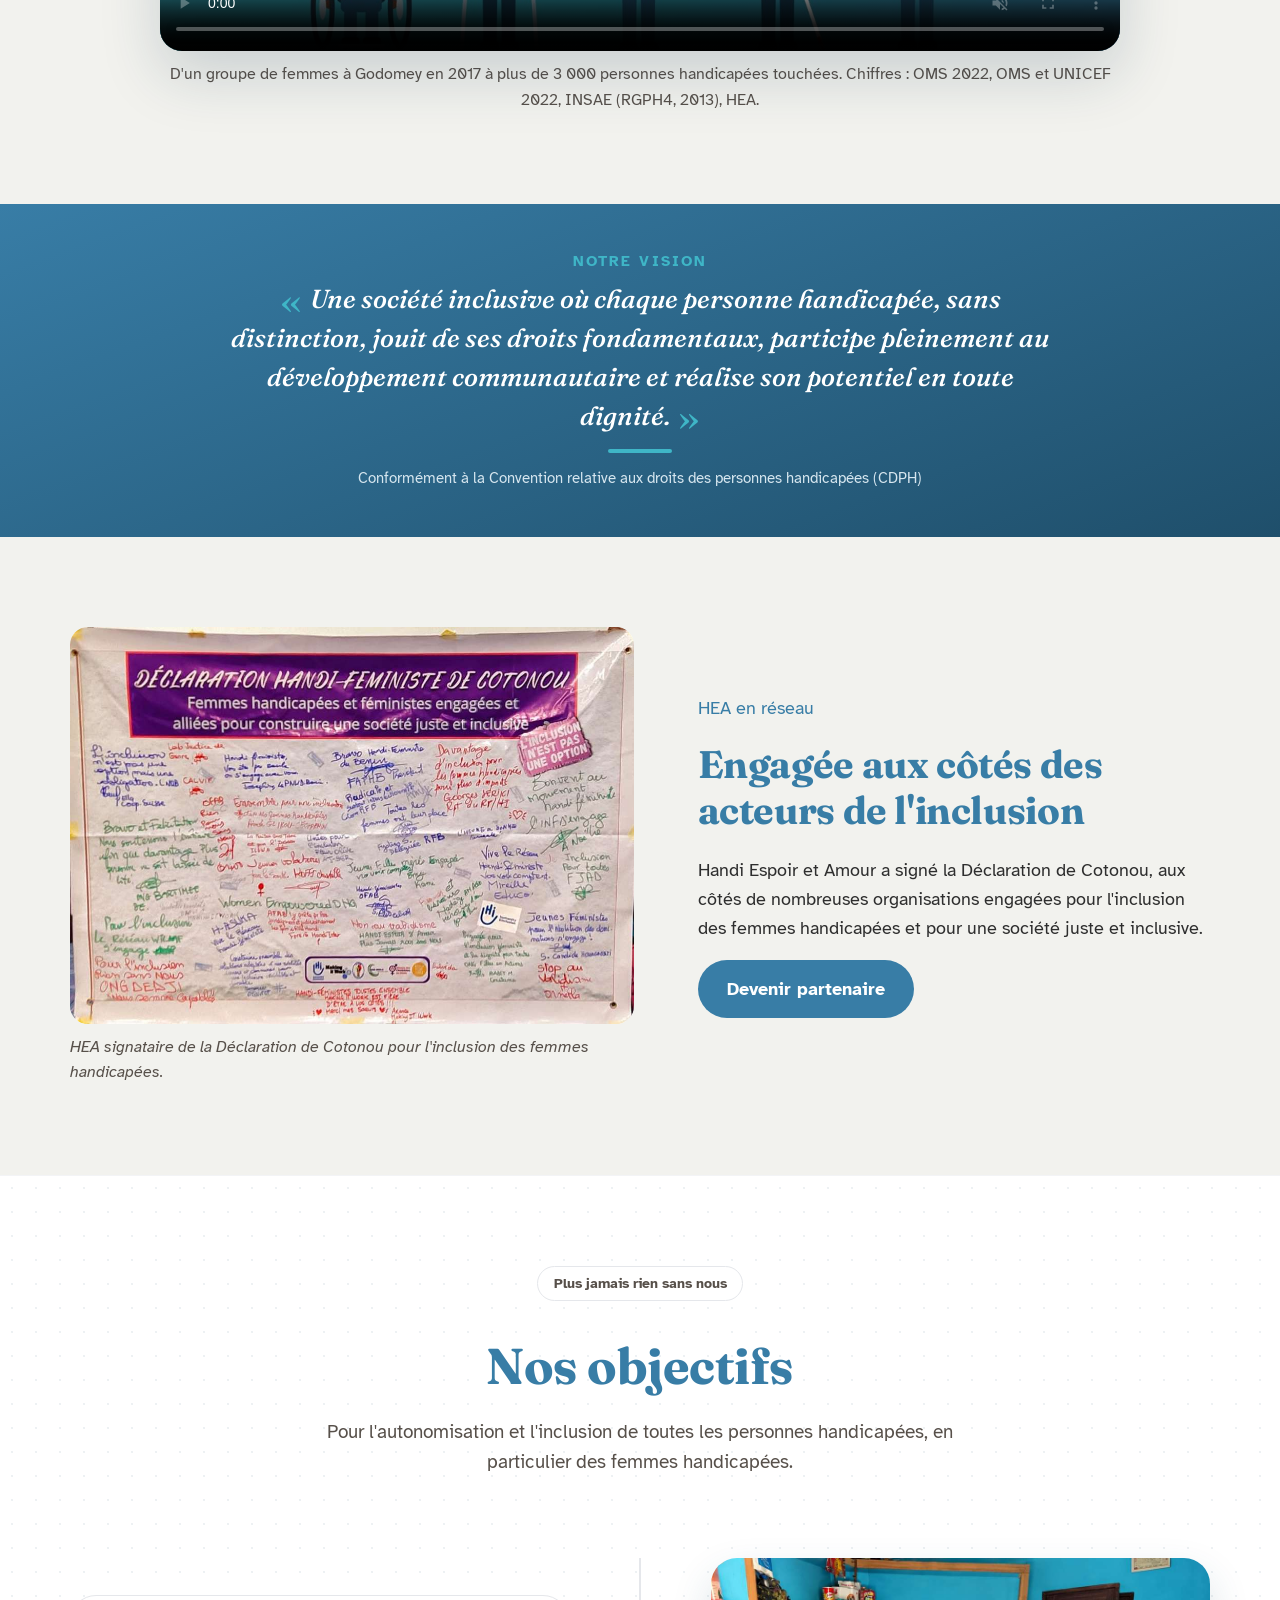
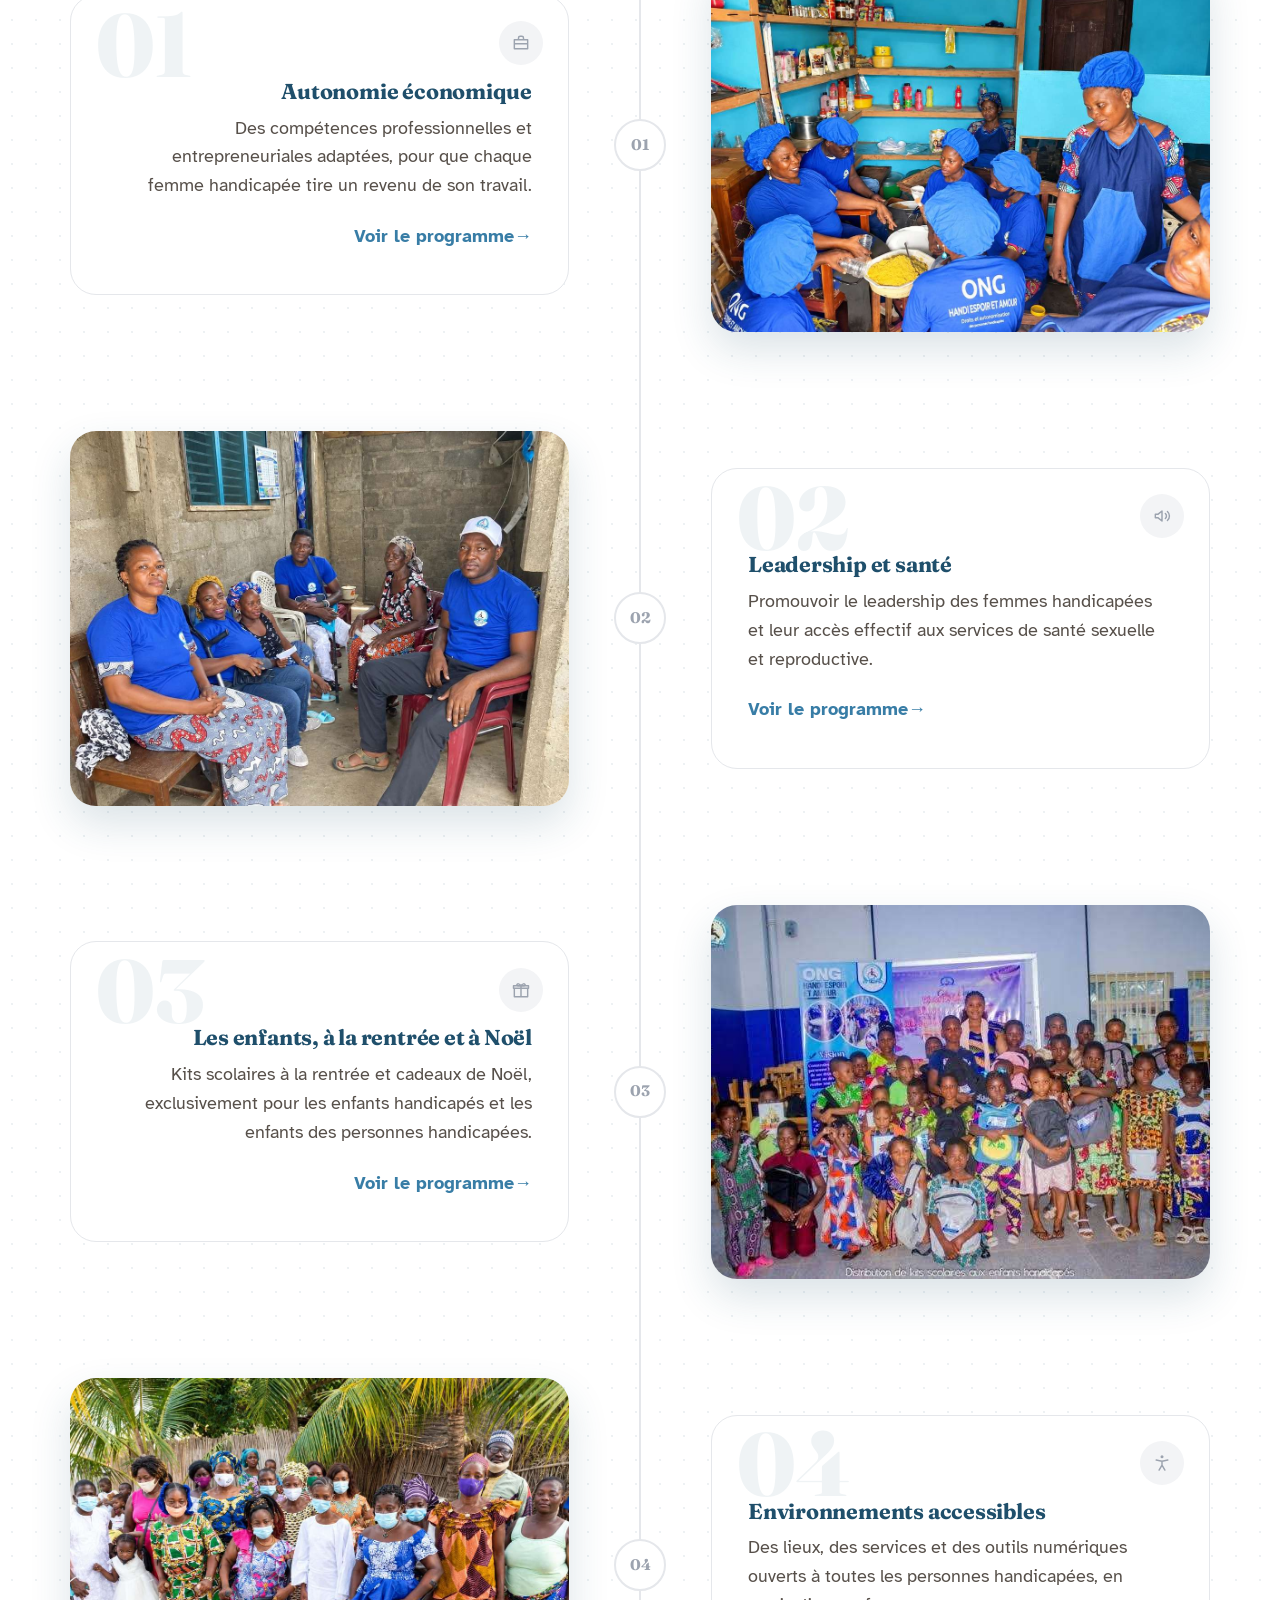
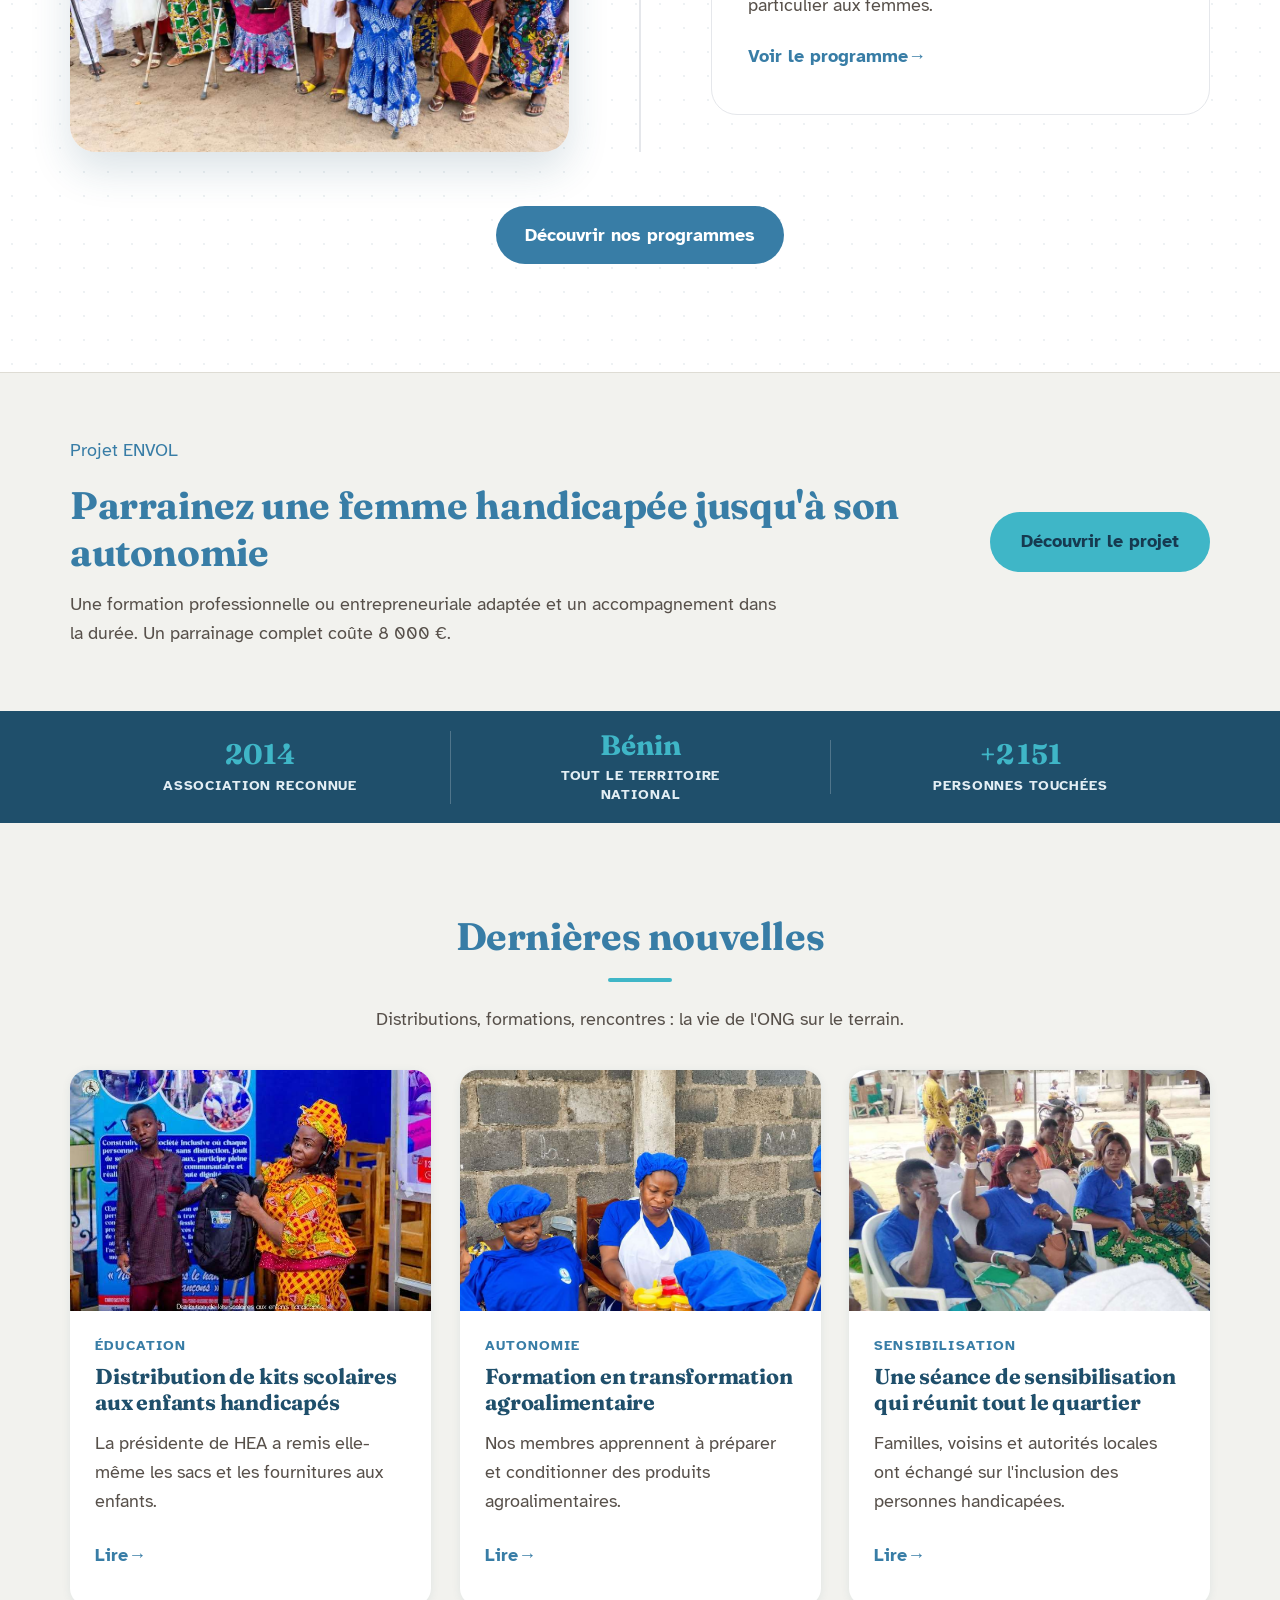
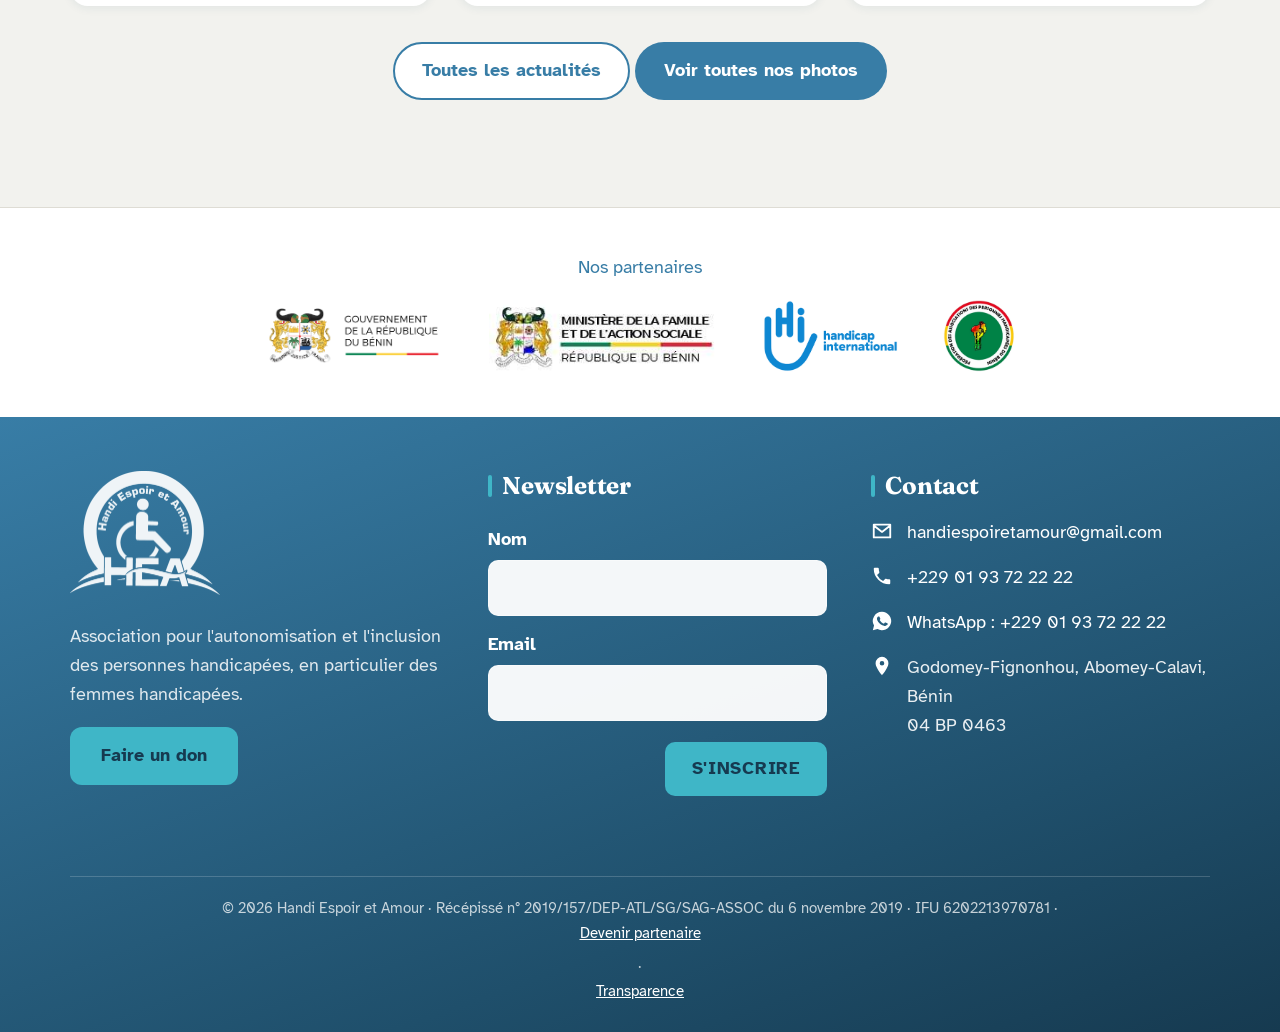
==== commit 05c45c49: "Le mot « causerie » est remplacé par « sensibilisation » Co-Authored-By: Claude Opus 5.5 <noreply@an" ====
--- a/index.html
+++ b/index.html
@@ -243,9 +243,9 @@
         <img src="images/atelier-equipe.jpg" alt="Les membres de l'atelier préparent des produits" loading="lazy">
         <div class="carte__corps"><span class="carte__etiquette">Autonomie</span><h3>Formation en transformation agroalimentaire</h3><p>Nos membres apprennent à préparer et conditionner des produits agroalimentaires.</p><span class="lien-fleche">Lire</span></div>
       </a>
-      <a class="carte" href="actualites.html#causerie">
-        <img src="images/causerie-public.jpg" alt="Le public assis écoute pendant une causerie" loading="lazy">
-        <div class="carte__corps"><span class="carte__etiquette">Sensibilisation</span><h3>Une causerie qui réunit tout le quartier</h3><p>Familles, voisins et autorités locales ont échangé sur l'inclusion des personnes handicapées.</p><span class="lien-fleche">Lire</span></div>
+      <a class="carte" href="actualites.html#sensibilisation">
+        <img src="images/causerie-public.jpg" alt="Le public assis écoute pendant une séance de sensibilisation" loading="lazy">
+        <div class="carte__corps"><span class="carte__etiquette">Sensibilisation</span><h3>Une séance de sensibilisation qui réunit tout le quartier</h3><p>Familles, voisins et autorités locales ont échangé sur l'inclusion des personnes handicapées.</p><span class="lien-fleche">Lire</span></div>
       </a>
     </div>
     <p class="centre" style="margin-top:2rem"><a class="bouton bouton--contour" href="actualites.html">Toutes les actualités</a> <a class="bouton bouton--bleu" href="actualites.html#galerie">Voir toutes nos photos</a></p>
